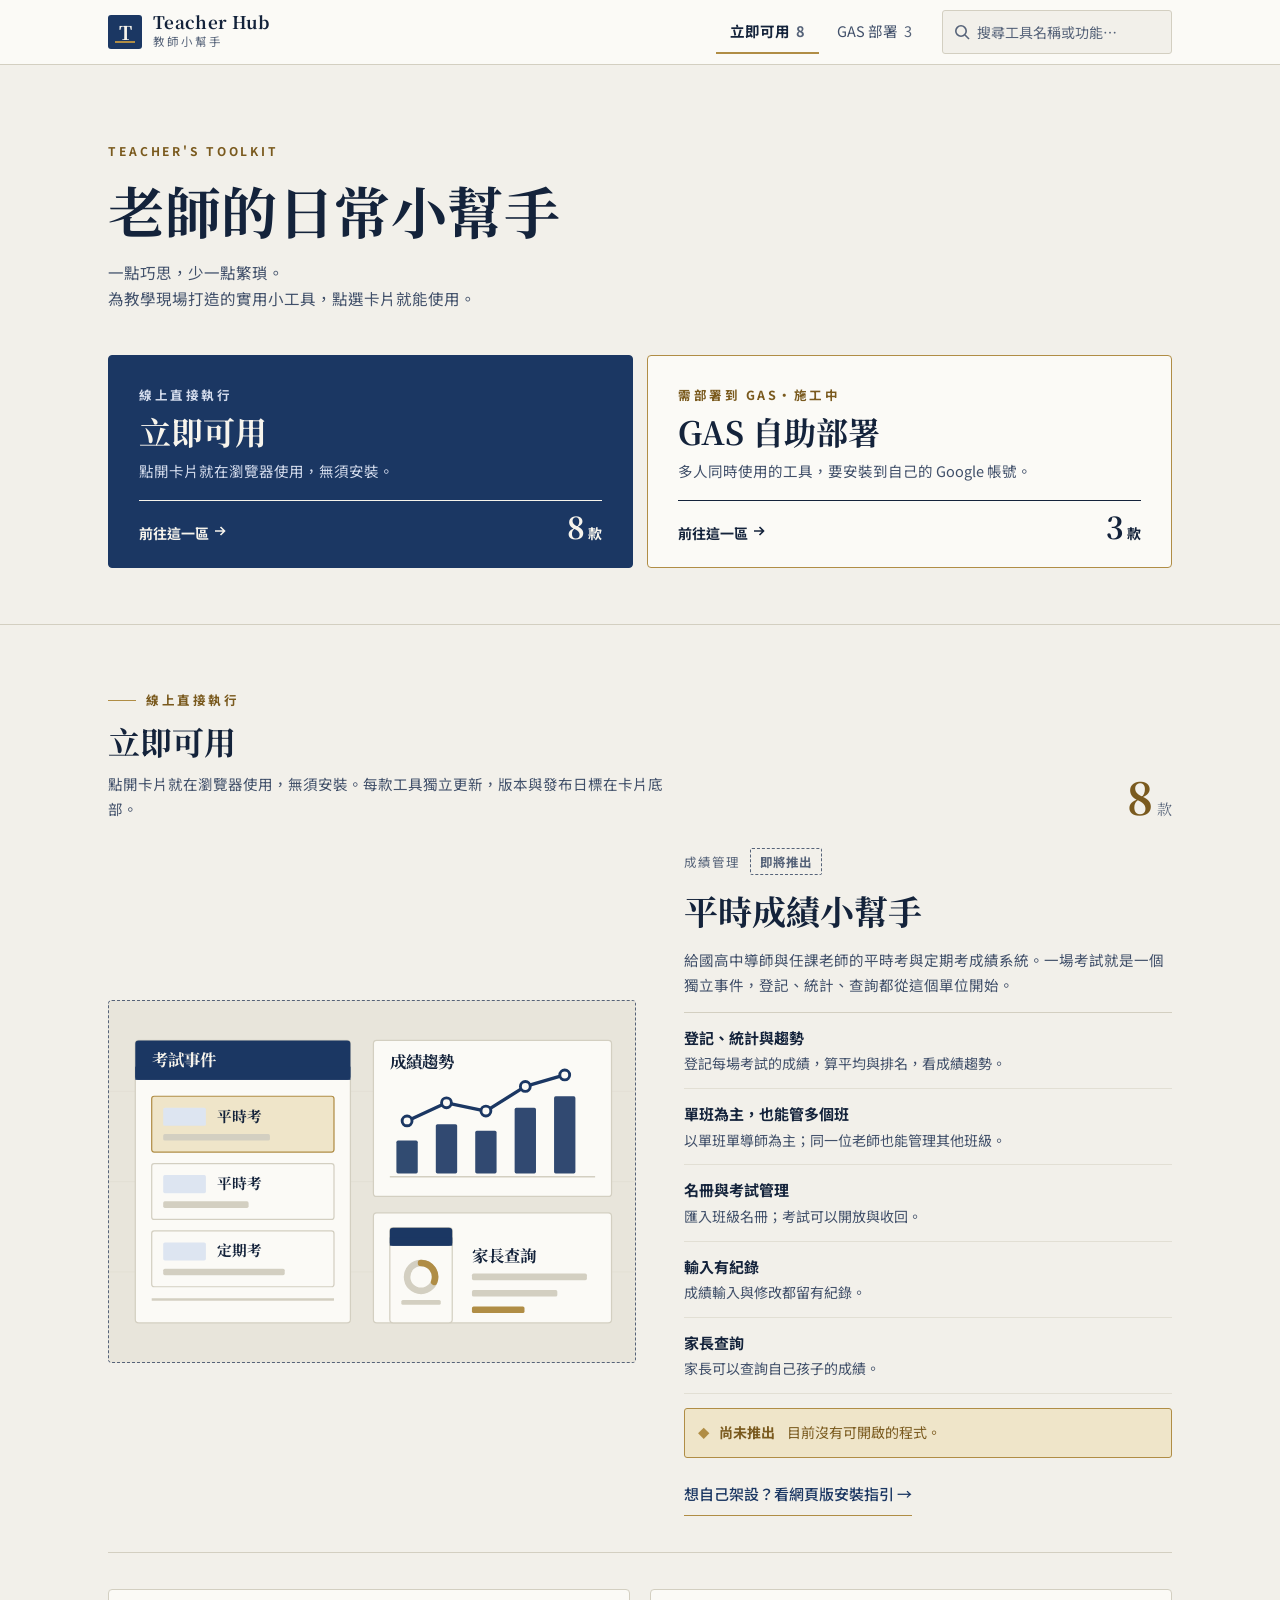
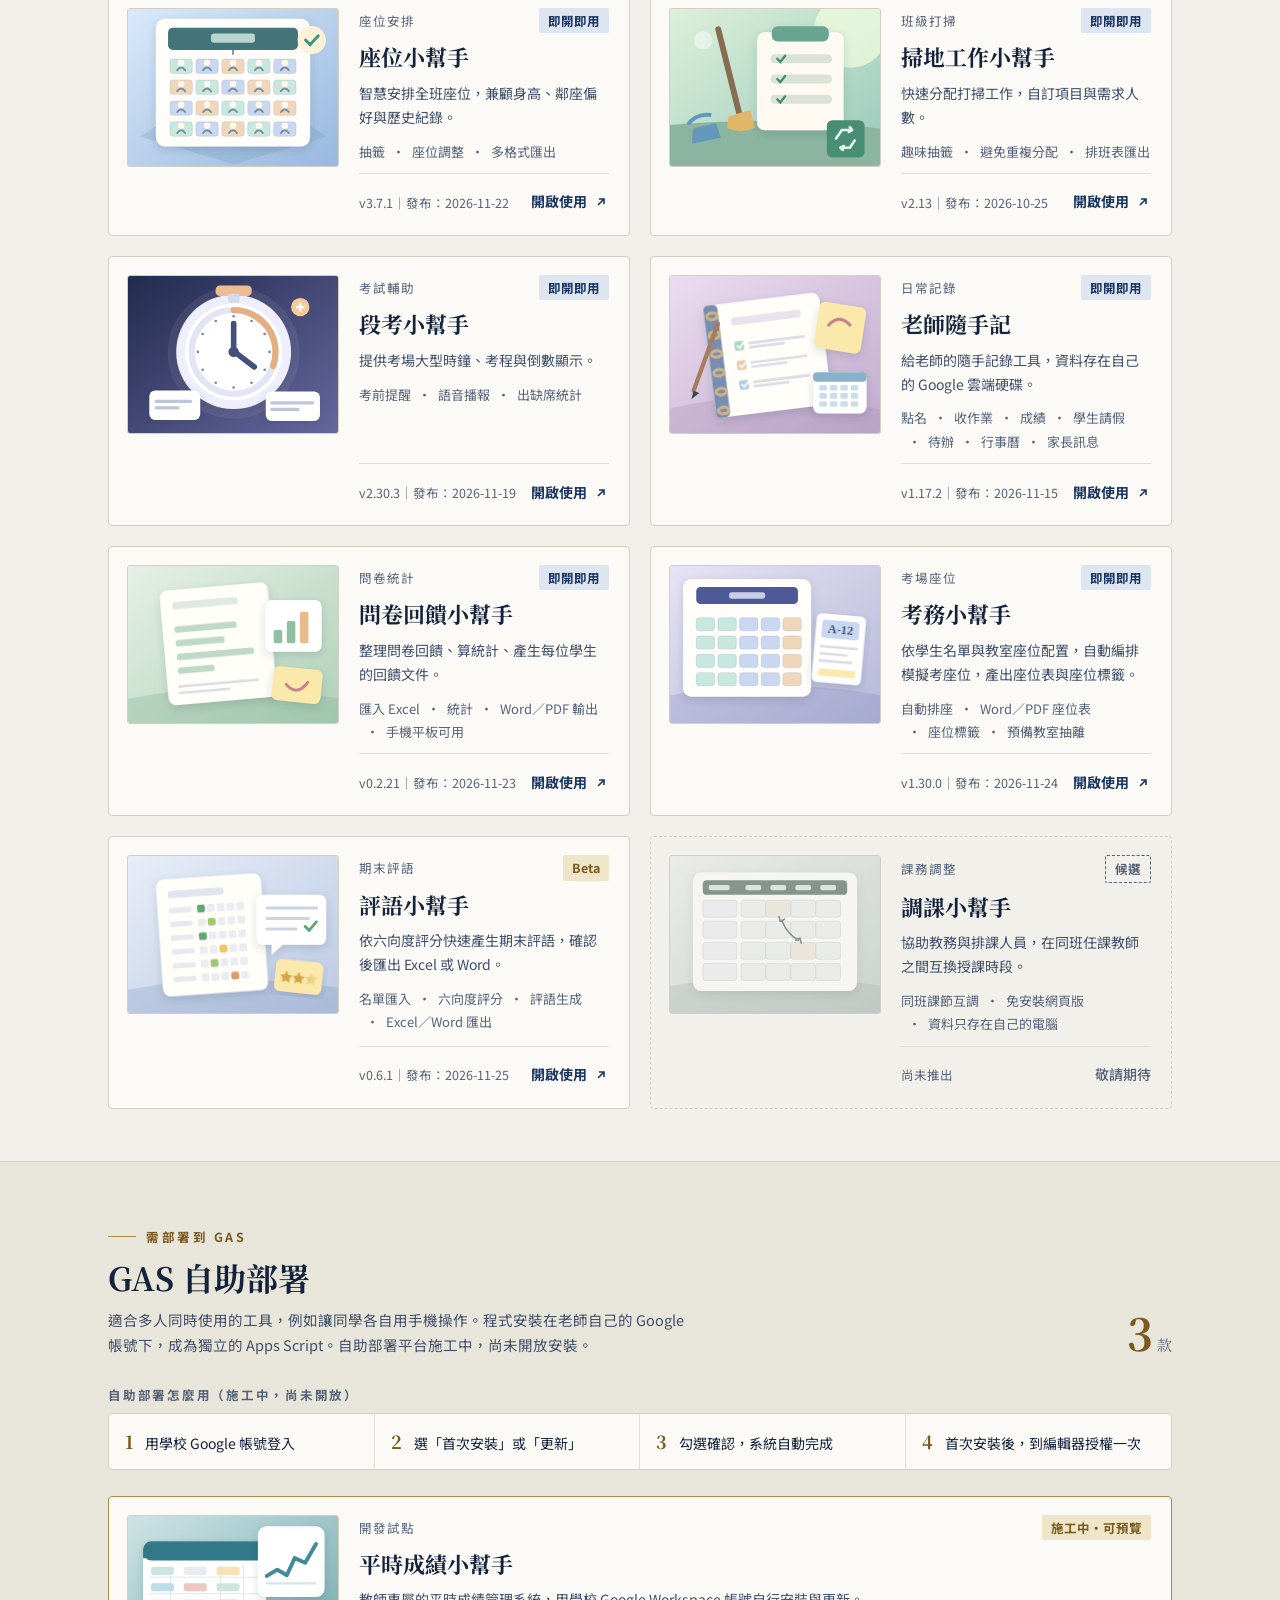
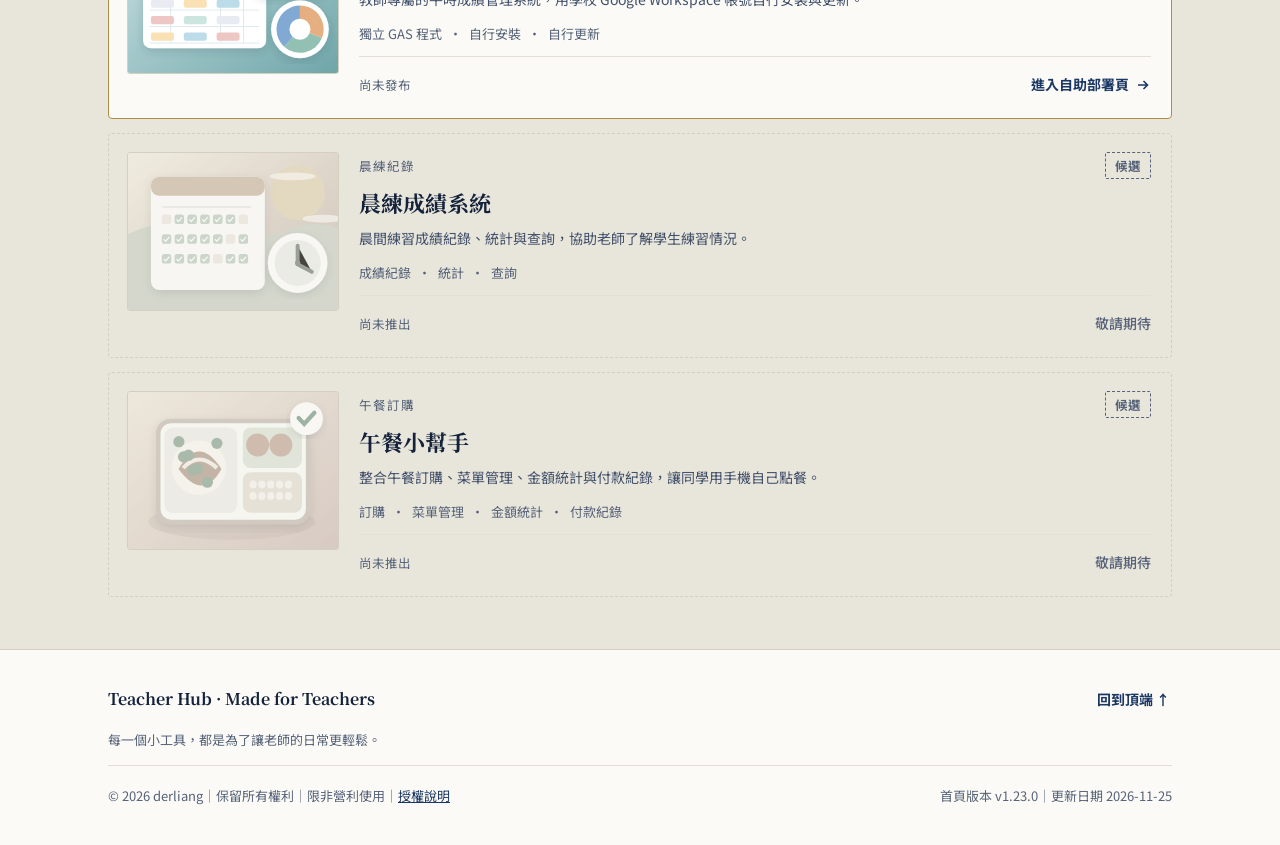
==== index.html @ be0536a7 "feat: 上架評語小幫手 Beta 卡並修正掃地小幫手版本同步（v1.23.0） - 立即可用區新增評語小幫手（Beta），連到 derliang.github.io/comment-helper/" ====
<!doctype html>
<html lang="zh-Hant">
<!--
Copyright (c) 2026 derliang. All rights reserved.
Non-commercial use only. See LICENSE.md.
Authorization inquiries: derliang@gmail.com
-->
<head>
<meta charset="utf-8">
<meta name="viewport" content="width=device-width, initial-scale=1">
<meta name="theme-color" content="#f2f0ea" media="(prefers-color-scheme: light)">
<meta name="theme-color" content="#0c1524" media="(prefers-color-scheme: dark)">
<meta name="description" content="Teacher Hub 教師小幫手：座位安排、掃地工作分配、段考時鐘、老師隨手記，點選卡片即可使用。">
<title>Teacher Hub｜教師小幫手</title>
<link rel="preconnect" href="https://fonts.googleapis.com">
<link rel="preconnect" href="https://fonts.gstatic.com" crossorigin>
<link rel="stylesheet" href="https://fonts.googleapis.com/css2?family=Noto+Sans+TC:wght@400;500;700&family=Noto+Serif+TC:wght@600;700&display=swap">
<style>
/* 視覺與版面以 docs/design/DESIGN.md、docs/design/mockups/首頁.html 為準（方案 1B：兩扇門＋橫列工具卡）。 */
:root{
  --bg:#f2f0ea; --surface:#fbfaf6; --sunk:#e8e5db;
  --ink:#14233b; --ink2:#41506a; --ink3:#566379;
  --line:#d3cfc1; --line-soft:#e2dfd4;
  --primary:#1b3763; --on-primary:#f7f4ec; --on-primary-2:#d3dbec;
  --brass:#7a5a1e; --brass-line:#b08d45; --brass-soft:#efe5c9;
  --chip-live-bg:#dde5f1; --chip-live-fg:#1b3763;
  --shadow:rgba(20,35,59,.28);
  --serif:"Noto Serif TC","Songti TC","PMingLiU",serif;
  --sans:"Noto Sans TC","PingFang TC","Microsoft JhengHei",system-ui,sans-serif;
}
@media (prefers-color-scheme: dark){:root:not([data-theme="light"]){
  --bg:#0c1524; --surface:#13203a; --sunk:#09101c;
  --ink:#f0ebdf; --ink2:#c2c9d6; --ink3:#9ba7bb;
  --line:#2b3a58; --line-soft:#1f2c47;
  --primary:#e3c47f; --on-primary:#10192b; --on-primary-2:#2b3550;
  --brass:#e3c47f; --brass-line:#b08d45; --brass-soft:#2b2819;
  --chip-live-bg:#1c2e50; --chip-live-fg:#c9d8f2;
  --shadow:rgba(0,0,0,.6); color-scheme:dark}}
:root[data-theme="dark"]{
  --bg:#0c1524; --surface:#13203a; --sunk:#09101c;
  --ink:#f0ebdf; --ink2:#c2c9d6; --ink3:#9ba7bb;
  --line:#2b3a58; --line-soft:#1f2c47;
  --primary:#e3c47f; --on-primary:#10192b; --on-primary-2:#2b3550;
  --brass:#e3c47f; --brass-line:#b08d45; --brass-soft:#2b2819;
  --chip-live-bg:#1c2e50; --chip-live-fg:#c9d8f2;
  --shadow:rgba(0,0,0,.6); color-scheme:dark}

*{box-sizing:border-box}
[hidden]{display:none!important}
html{scroll-behavior:smooth}
body{margin:0;background:var(--bg);color:var(--ink);font-family:var(--sans);font-size:15px;line-height:1.7}
a{color:var(--primary)}
a:focus-visible,button:focus-visible,input:focus-visible{outline:2px solid var(--brass-line);outline-offset:2px}

.wrap{width:100%;max-width:1160px;margin-inline:auto;padding-inline:20px}

/* 頂端固定導覽 */
.nav{position:sticky;top:0;z-index:20;background:var(--surface);border-bottom:1px solid var(--line)}
.nav .wrap{display:flex;align-items:center;gap:8px 16px;flex-wrap:wrap;min-height:64px;padding-block:10px}
.brand{order:1;display:flex;align-items:center;gap:11px;text-decoration:none;color:var(--ink);min-height:44px}
.mark{position:relative;width:34px;height:34px;border-radius:3px;background:var(--primary);color:var(--on-primary);display:grid;place-items:center;font-family:var(--serif);font-weight:700;font-size:19px}
.mark::after{content:"";position:absolute;left:7px;right:7px;bottom:6px;height:2px;background:var(--brass-line)}
.brand b{display:block;font-family:var(--serif);font-size:17px;line-height:1.15;letter-spacing:.02em}
.brand small{display:block;font-size:11.5px;color:var(--ink3);letter-spacing:.18em}
.links{order:2;display:none;margin-left:auto;gap:4px}
.links a{display:flex;align-items:center;min-height:44px;padding:0 14px;font-size:14.5px;color:var(--ink2);text-decoration:none;border-bottom:2px solid transparent}
.links a:hover{color:var(--ink)}
.links a[aria-current]{color:var(--ink);font-weight:700;border-bottom-color:var(--brass-line)}
.links em,.tabs em{font-style:normal;margin-left:6px;color:var(--ink3);font-variant-numeric:tabular-nums}
.search{order:3;display:none;position:relative;width:100%}
.nav.open .search{display:block}
.search svg{position:absolute;left:11px;top:50%;translate:0 -50%;color:var(--ink3);pointer-events:none}
.search input{width:100%;height:44px;padding:0 12px 0 34px;border:1px solid var(--line);border-radius:3px;background:var(--bg);color:var(--ink);font:inherit;font-size:15px}
.search input::placeholder{color:var(--ink3);opacity:1}
.vh{position:absolute;width:1px;height:1px;overflow:hidden;clip:rect(0 0 0 0);white-space:nowrap}
.sbtn{order:2;margin-left:auto;width:44px;height:44px;display:grid;place-items:center;border:1px solid var(--line);border-radius:3px;background:transparent;color:var(--ink);cursor:pointer}
.nav.open .sbtn{background:var(--primary);border-color:var(--primary);color:var(--on-primary)}
.tabs{order:4;display:flex;width:100%}
.tabs a{flex:1;min-height:44px;display:flex;align-items:center;justify-content:center;gap:6px;border:1px solid var(--line);font-size:14.5px;text-decoration:none;color:var(--ink2)}
.tabs a+a{border-left:0}
.tabs a:first-child{border-radius:3px 0 0 3px}.tabs a:last-child{border-radius:0 3px 3px 0}
.tabs a[aria-current]{background:var(--primary);border-color:var(--primary);color:var(--on-primary);font-weight:700}
.tabs a[aria-current] em{color:inherit}
@media (min-width:600px){
  .wrap{padding-inline:36px}
  .links{display:flex}
  .search{display:block;width:auto}
  .search input{width:230px;font-size:14px}
  .sbtn,.tabs{display:none}
}
@media (min-width:1024px){.wrap{padding-inline:48px}}

/* 標題區與兩扇門 */
.hero{padding-block:40px 36px;border-bottom:1px solid var(--line)}
.eyebrow{font-size:12px;letter-spacing:.24em;font-weight:700;color:var(--brass)}
.hero h1{font-family:var(--serif);font-weight:700;font-size:34px;line-height:1.25;letter-spacing:.01em;margin:12px 0 14px;max-width:12em;text-wrap:balance}
.hero p{margin:0;color:var(--ink2);font-size:15.5px;max-width:30em}
.doors{display:grid;gap:14px;grid-template-columns:minmax(0,1fr);margin-top:28px}
.door{display:grid;gap:6px;padding:22px 22px 18px;border-radius:4px;text-decoration:none;min-width:0}
.door.a{background:var(--primary);color:var(--on-primary);border:1px solid var(--primary)}
.door.b{background:var(--surface);color:var(--ink);border:1px solid var(--brass-line)}
.door .k{font-size:12.5px;letter-spacing:.2em;font-weight:700}
.door.a .k{color:var(--on-primary-2)}.door.b .k{color:var(--brass)}
.door h2{font-family:var(--serif);font-size:26px;line-height:1.3;margin:0}
.door p{margin:0;font-size:14.5px}
.door.a p{color:var(--on-primary-2)}.door.b p{color:var(--ink2)}
.door .n{display:flex;align-items:baseline;justify-content:space-between;min-height:44px;margin-top:10px;padding-top:10px;border-top:1px solid currentColor;font-size:14px;font-weight:700}
.door .n b{font-family:var(--serif);font-size:30px;line-height:1;font-variant-numeric:tabular-nums}
a.door{transition:transform .2s,border-color .2s,box-shadow .2s}
a.door:hover,a.door:focus-visible{transform:translateY(-3px);box-shadow:0 16px 28px -20px var(--shadow)}
a.door.a:hover,a.door.a:focus-visible{border-color:var(--brass-line)}
a.door.b:hover,a.door.b:focus-visible{border-color:var(--brass)}
.door .n svg{transition:translate .2s}
a.door:hover .n svg,a.door:focus-visible .n svg{translate:3px 0}
@media (min-width:600px){.hero{padding-block:52px 44px}.hero h1{font-size:44px}.doors{grid-template-columns:repeat(2,minmax(0,1fr))}}
@media (min-width:1024px){.hero{padding-block:72px 56px}.hero h1{font-size:56px}.doors{margin-top:44px}.door{padding:28px 30px 22px}.door h2{font-size:32px}}

/* 區段 */
.zone{padding-block:44px 36px;scroll-margin-top:132px}
.zone.alt{background:var(--sunk);border-top:1px solid var(--line)}
.zhead{display:grid;gap:10px;margin-bottom:26px}
.kicker{display:flex;align-items:center;gap:10px;font-size:12.5px;letter-spacing:.2em;font-weight:700;color:var(--brass)}
.kicker::before{content:"";width:28px;height:1px;background:var(--brass-line)}
.zhead h2{font-family:var(--serif);font-size:26px;line-height:1.3;margin:0;text-wrap:balance}
.zhead p{margin:0;color:var(--ink2);max-width:40em;font-size:14.5px}
.count{display:none;font-family:var(--serif);color:var(--ink3);font-size:15px;white-space:nowrap}
.count b{font-size:44px;line-height:1;color:var(--brass);margin-right:4px;font-variant-numeric:tabular-nums}
@media (min-width:600px){.zone{scroll-margin-top:68px}}
@media (min-width:1024px){
  .zone{padding-block:64px 52px}
  .zhead{grid-template-columns:minmax(0,1fr) auto;align-items:end;gap:6px 40px}
  .zhead .txt{display:grid;gap:10px}
  .count{display:block}
  .zhead h2{font-size:32px}
}

/* 步驟條（GAS 區） */
.steps{display:grid;grid-template-columns:minmax(0,1fr);margin:0 0 26px;padding:0;list-style:none;counter-reset:s;background:var(--surface);border:1px solid var(--line);border-radius:4px}
.steps li{counter-increment:s;display:flex;gap:12px;align-items:baseline;padding:12px 16px;font-size:14px;border-bottom:1px solid var(--line-soft);min-width:0}
.steps li:last-child{border-bottom:0}
.steps li::before{content:counter(s);font-family:var(--serif);font-weight:700;font-size:18px;color:var(--brass)}
.steps-h{margin:0 0 8px;font-size:12.5px;letter-spacing:.14em;color:var(--ink3);font-weight:700}
@media (min-width:600px){
  .steps{grid-template-columns:repeat(4,minmax(0,1fr))}
  .steps li{border-bottom:0;border-right:1px solid var(--line-soft)}.steps li:last-child{border-right:0}
}

/* 工具卡（橫列） */
.rows{display:grid;gap:14px;grid-template-columns:minmax(0,1fr)}
@media (min-width:1024px){.rows.two{grid-template-columns:repeat(2,minmax(0,1fr));gap:20px}.rows.two>:last-child:nth-child(odd){grid-column:1/-1}}
.card{display:flex;flex-direction:column;background:var(--surface);border:1px solid var(--line);border-radius:4px;color:inherit;text-decoration:none;overflow:hidden;min-width:0;transition:transform .2s,border-color .2s,box-shadow .2s}
a.card:hover,a.card:focus-visible{transform:translateY(-3px);border-color:var(--brass-line);box-shadow:0 16px 28px -20px var(--shadow)}
.thumb{aspect-ratio:16/10;background:var(--sunk);border-bottom:1px solid var(--line);overflow:hidden}
.thumb img{display:block;width:100%;height:100%;object-fit:cover;filter:saturate(.8)}
.cb{display:flex;flex-direction:column;gap:10px;padding:18px 18px 14px;flex:1;min-width:0}
.meta{display:flex;justify-content:space-between;align-items:center;gap:6px 10px;flex-wrap:wrap}
.tag{font-size:12.5px;letter-spacing:.08em;color:var(--ink3)}
.st{font-size:12.5px;font-weight:700;padding:2px 9px;border-radius:2px;white-space:nowrap}
.st-live{background:var(--chip-live-bg);color:var(--chip-live-fg)}
.st-beta,.st-wip{background:var(--brass-soft);color:var(--brass)}
.st-cand,.st-soon{border:1px dashed var(--ink3);color:var(--ink3)}
.card h3{font-family:var(--serif);font-size:21px;line-height:1.3;margin:0}
.lead{margin:0;color:var(--ink2);font-size:14.5px;line-height:1.75}
.feat{display:flex;flex-wrap:wrap;margin:0;padding:0;list-style:none;font-size:13px;color:var(--ink3);line-height:1.8}
.feat li+li::before{content:"·";margin:0 7px}
.foot{margin-top:auto;padding-top:10px;border-top:1px solid var(--line-soft);min-height:48px;display:flex;justify-content:space-between;align-items:center;gap:6px 12px;flex-wrap:wrap}
.ver,.app-meta{font-size:12.5px;color:var(--ink3);font-variant-numeric:tabular-nums}
.app-meta strong{font-weight:400}
.app-meta .date::before{content:"｜"}
.go{display:inline-flex;align-items:center;gap:6px;font-weight:700;font-size:14px;color:var(--primary);margin-left:auto}
.go svg{transition:translate .2s}
a.card:hover .go svg{translate:3px 0}
.card.wip{border-color:var(--brass-line)}
.card.cand{border-style:dashed;background:transparent}
.card.cand .thumb img{filter:grayscale(.7);opacity:.7}
.card.cand .go{color:var(--ink3);font-weight:500}
.row{display:grid;grid-template-columns:104px minmax(0,1fr);align-items:start}
.row .thumb{aspect-ratio:1;margin:14px 0 0 14px;border:1px solid var(--line);border-radius:3px}
.row .cb{padding:14px 16px 12px}
.row h3{font-size:19px}
.row .lead{font-size:14px;line-height:1.7}
.row .feat{display:none}
@media (min-width:600px){
  .row{grid-template-columns:230px minmax(0,1fr)}
  .row .thumb{aspect-ratio:4/3;margin:18px 0 18px 18px}
  .row .cb{padding:18px 20px 14px;height:100%}
  .row .feat{display:flex}
  .row h3{font-size:22px}
}

.empty{margin:0;padding:48px 0;color:var(--ink2)}

/* 即將推出（預告區塊）：不可點、沒有連結；插畫全用 token，深淺色自動切換。 */
.soon{margin-bottom:26px;padding-bottom:26px;border-bottom:1px solid var(--line);scroll-margin-top:132px}
.soon-grid{display:grid;gap:24px;grid-template-columns:minmax(0,1fr)}
.soon-art{margin:0;border:1px dashed var(--ink3);border-radius:4px;background:var(--sunk);overflow:hidden}
.soon-art svg{display:block;width:100%;height:auto}
.soon-body{display:grid;gap:14px;align-content:start;min-width:0}
.soon-body .meta{justify-content:flex-start;gap:10px}
.soon-body h2{font-family:var(--serif);font-size:30px;line-height:1.3;margin:0;text-wrap:balance}
.soon-body .lead{max-width:34em}
.soon-list{display:grid;gap:0;margin:0;padding:0;list-style:none;border-top:1px solid var(--line)}
.soon-list li{display:grid;gap:2px;padding:12px 0;border-bottom:1px solid var(--line-soft);min-width:0}
.soon-list b{font-size:15px;color:var(--ink)}
.soon-list span{font-size:14px;color:var(--ink2);line-height:1.7}
.soon-note{display:flex;gap:12px;align-items:baseline;margin:0;padding:12px 14px;background:var(--brass-soft);border:1px solid var(--brass-line);border-radius:3px;color:var(--brass);font-size:14px;line-height:1.7}
.soon-note::before{content:"";flex:none;width:8px;height:8px;background:var(--brass-line);transform:rotate(45deg) translateY(-1px)}
.soon-note b{font-weight:700}
.soon-guide{margin:0}
.soon-guide a{display:inline-flex;align-items:center;min-height:44px;color:var(--primary);font-weight:500;text-decoration:none;border-bottom:1px solid var(--brass-line)}
.soon-guide a:hover{border-bottom-color:var(--primary)}
.a-bg{fill:var(--sunk)}.a-grid{stroke:var(--line-soft);stroke-width:1}
.a-card{fill:var(--surface);stroke:var(--line);stroke-width:1.5}
.a-head{fill:var(--primary)}.a-on{fill:var(--on-primary);font-family:var(--serif);font-weight:700}
.a-ink{fill:var(--ink);font-family:var(--serif);font-weight:700}.a-ink3{fill:var(--ink3);font-family:var(--sans)}
.a-bar{fill:var(--line)}.a-chip{fill:var(--chip-live-bg)}.a-soft{fill:var(--brass-soft);stroke:var(--brass-line);stroke-width:1.5}
.a-line{fill:none;stroke:var(--primary);stroke-width:4;stroke-linecap:round;stroke-linejoin:round}
.a-dot{fill:var(--surface);stroke:var(--primary);stroke-width:3.5}
.a-brass{fill:none;stroke:var(--brass-line);stroke-width:8;stroke-linecap:round}
.a-ring{fill:none;stroke:var(--line);stroke-width:8}
.a-col{fill:var(--chip-live-fg);opacity:.9}.a-col2{fill:var(--brass-line)}
@media (min-width:900px){
  .soon{margin-bottom:36px;padding-bottom:36px}
  .soon-grid{grid-template-columns:minmax(0,1.08fr) minmax(0,1fr);gap:48px;align-items:center}
  .soon-body h2{font-size:34px}
}

/* 頁尾（只有一個） */
.foot-site{border-top:1px solid var(--line);background:var(--surface);padding-block:28px 26px;font-size:13px;color:var(--ink3);line-height:1.8}
.foot-site .wrap{display:grid;gap:6px}
.foot-site .fhead{display:flex;align-items:center;justify-content:space-between;gap:8px 16px}
.foot-site strong{font-family:var(--serif);font-size:16px;line-height:1.3;color:var(--ink)}
.foot-site .top-link{display:inline-flex;align-items:center;min-height:44px;padding-inline:2px;color:var(--primary);font-weight:700;text-decoration:none;font-size:14px;white-space:nowrap}
.foot-site .top-link:hover{text-decoration:underline}
.foot-site .fnote{margin:0}
.foot-site .flegal{display:flex;flex-wrap:wrap;align-items:center;justify-content:space-between;gap:0 16px;margin-top:8px;padding-top:6px;border-top:1px solid var(--line-soft)}
.foot-site .cr a{display:inline-block;padding:12px 0}
.foot-site .version-meta{font-variant-numeric:tabular-nums}

@media(prefers-reduced-motion:reduce){html{scroll-behavior:auto}.card,.go svg{transition:none}a.card:hover,a.card:focus-visible{transform:none}.go svg{translate:none!important}}
@media(prefers-reduced-motion:reduce){a.door,.door .n svg{transition:none}a.door:hover,a.door:focus-visible{transform:none}a.door:hover .n svg,a.door:focus-visible .n svg{translate:none}}
</style>
</head>
<body id="top">
<nav class="nav" id="nav" aria-label="主要導覽"><div class="wrap">
<a class="brand" href="#top"><span class="mark" aria-hidden="true">T</span><span><b>Teacher Hub</b><small>教師小幫手</small></span></a>
<div class="links"><a href="#usable" aria-current="true">立即可用<em>8</em></a><a href="#gas">GAS 部署<em>3</em></a></div>
<label class="search"><span class="vh">搜尋小工具</span><svg width="18" height="18" viewBox="0 0 18 18" aria-hidden="true"><circle cx="8" cy="8" r="5.2" fill="none" stroke="currentColor" stroke-width="1.6"/><path d="M12 12l4 4" stroke="currentColor" stroke-width="1.6"/></svg><input id="search" type="search" placeholder="搜尋工具名稱或功能…" autocomplete="off"></label>
<button class="sbtn" id="sbtn" type="button" aria-label="搜尋小工具" aria-expanded="false" aria-controls="search"><svg width="18" height="18" viewBox="0 0 18 18" aria-hidden="true"><circle cx="8" cy="8" r="5.2" fill="none" stroke="currentColor" stroke-width="1.6"/><path d="M12 12l4 4" stroke="currentColor" stroke-width="1.6"/></svg></button>
<div class="tabs"><a href="#usable" aria-current="true">立即可用 <em>8</em></a><a href="#gas">GAS 部署 <em>3</em></a></div>
</div></nav>

<header class="hero"><div class="wrap">
<span class="eyebrow">TEACHER'S TOOLKIT</span>
<h1>老師的日常小幫手</h1>
<p>一點巧思，少一點繁瑣。<br>為教學現場打造的實用小工具，點選卡片就能使用。</p>
<div class="doors">
<a class="door a" href="#usable"><span class="k">線上直接執行</span><h2>立即可用</h2><p>點開卡片就在瀏覽器使用，無須安裝。</p><span class="n"><span>前往這一區 <svg width="16" height="16" viewBox="0 0 16 16" aria-hidden="true"><path d="M3 8h9M8.5 4l4 4-4 4" fill="none" stroke="currentColor" stroke-width="1.6"/></svg></span><span><b>8</b> 款</span></span></a>
<a class="door b" href="#gas"><span class="k">需部署到 GAS・施工中</span><h2>GAS 自助部署</h2><p>多人同時使用的工具，要安裝到自己的 Google 帳號。</p><span class="n"><span>前往這一區 <svg width="16" height="16" viewBox="0 0 16 16" aria-hidden="true"><path d="M3 8h9M8.5 4l4 4-4 4" fill="none" stroke="currentColor" stroke-width="1.6"/></svg></span><span><b>3</b> 款</span></span></a>
</div>
</div></header>

<main>
<section class="zone" id="usable" aria-labelledby="usable-h"><div class="wrap">
<div class="zhead"><div class="txt"><span class="kicker">線上直接執行</span><h2 id="usable-h">立即可用</h2><p>點開卡片就在瀏覽器使用，無須安裝。每款工具獨立更新，版本與發布日標在卡片底部。</p></div><span class="count"><b>8</b>款</span></div>
<div class="soon" id="soon" role="group" aria-labelledby="soon-h"><div class="soon-grid">
<figure class="soon-art"><svg viewBox="0 0 640 440" role="img" aria-label="平時成績小幫手示意圖：左邊是一場場獨立的考試，右上是成績趨勢，右下是家長用手機查詢">
<rect class="a-bg" width="640" height="440"/>
<g class="a-grid"><path d="M0 110H640M0 220H640M0 330H640"/></g>
<g>
<rect class="a-card" x="32" y="48" width="262" height="344" rx="4"/>
<rect class="a-head" x="32" y="48" width="262" height="48" rx="4"/><rect class="a-head" x="32" y="80" width="262" height="16"/>
<text class="a-on" x="52" y="79" font-size="20">考試事件</text>
<rect class="a-soft" x="52" y="116" width="222" height="68" rx="3"/><rect class="a-chip" x="66" y="130" width="52" height="22" rx="2"/><rect class="a-bar" x="66" y="162" width="130" height="8" rx="2"/><text class="a-ink" x="132" y="147" font-size="18">平時考</text>
<rect class="a-card" x="52" y="198" width="222" height="68" rx="3"/><rect class="a-chip" x="66" y="212" width="52" height="22" rx="2"/><rect class="a-bar" x="66" y="244" width="104" height="8" rx="2"/><text class="a-ink" x="132" y="229" font-size="18">平時考</text>
<rect class="a-card" x="52" y="280" width="222" height="68" rx="3"/><rect class="a-chip" x="66" y="294" width="52" height="22" rx="2"/><rect class="a-bar" x="66" y="326" width="148" height="8" rx="2"/><text class="a-ink" x="132" y="311" font-size="18">定期考</text>
<rect class="a-bar" x="52" y="362" width="222" height="3"/>
</g>
<g>
<rect class="a-card" x="322" y="48" width="290" height="190" rx="4"/>
<text class="a-ink" x="342" y="82" font-size="20">成績趨勢</text>
<rect class="a-col" x="350" y="170" width="26" height="40" rx="2"/><rect class="a-col" x="398" y="150" width="26" height="60" rx="2"/><rect class="a-col" x="446" y="158" width="26" height="52" rx="2"/><rect class="a-col" x="494" y="130" width="26" height="80" rx="2"/><rect class="a-col" x="542" y="116" width="26" height="94" rx="2"/>
<path class="a-bar" d="M342 214H592" stroke="var(--line)" stroke-width="2"/>
<polyline class="a-line" points="363,146 411,124 459,134 507,104 555,90"/>
<circle class="a-dot" cx="363" cy="146" r="6"/><circle class="a-dot" cx="411" cy="124" r="6"/><circle class="a-dot" cx="459" cy="134" r="6"/><circle class="a-dot" cx="507" cy="104" r="6"/><circle class="a-dot" cx="555" cy="90" r="6"/>
</g>
<g>
<rect class="a-card" x="322" y="258" width="290" height="134" rx="4"/>
<rect class="a-card" x="342" y="276" width="76" height="116" rx="4"/><rect class="a-head" x="342" y="276" width="76" height="22" rx="4"/><rect class="a-head" x="342" y="288" width="76" height="10"/>
<circle class="a-ring" cx="380" cy="336" r="17"/><path class="a-brass" d="M380 319A17 17 0 0 1 396 342"/>
<rect class="a-bar" x="356" y="364" width="48" height="6" rx="2"/>
<text class="a-ink" x="442" y="318" font-size="20">家長查詢</text>
<rect class="a-bar" x="442" y="332" width="140" height="8" rx="2"/><rect class="a-bar" x="442" y="352" width="104" height="8" rx="2"/><rect class="a-col2" x="442" y="372" width="64" height="8" rx="2"/>
</g>
</svg></figure>
<div class="soon-body">
<div class="meta"><span class="tag">成績管理</span><span class="st st-soon">即將推出</span></div>
<h2 id="soon-h">平時成績小幫手</h2>
<p class="lead">給國高中導師與任課老師的平時考與定期考成績系統。一場考試就是一個獨立事件，登記、統計、查詢都從這個單位開始。</p>
<ul class="soon-list">
<li><b>登記、統計與趨勢</b><span>登記每場考試的成績，算平均與排名，看成績趨勢。</span></li>
<li><b>單班為主，也能管多個班</b><span>以單班單導師為主；同一位老師也能管理其他班級。</span></li>
<li><b>名冊與考試管理</b><span>匯入班級名冊；考試可以開放與收回。</span></li>
<li><b>輸入有紀錄</b><span>成績輸入與修改都留有紀錄。</span></li>
<li><b>家長查詢</b><span>家長可以查詢自己孩子的成績。</span></li>
</ul>
<p class="soon-note"><b>尚未推出</b>目前沒有可開啟的程式。</p>
<p class="soon-guide"><a href="./scorekeeper-guide/">想自己架設？看網頁版安裝指引 →</a></p>
</div>
</div></div>
<div class="rows two">
<a class="card row live" href="https://derliang.github.io/seat-helper/" aria-label="開啟座位小幫手"><div class="thumb"><img src="./images/cards/seat.svg" alt="座位小幫手插畫" loading="lazy" width="640" height="480"></div><div class="cb"><div class="meta"><span class="tag">座位安排</span><span class="st st-live">即開即用</span></div><h3>座位小幫手</h3><p class="lead">智慧安排全班座位，兼顧身高、鄰座偏好與歷史紀錄。</p><ul class="feat"><li>抽籤</li><li>座位調整</li><li>多格式匯出</li></ul><div class="foot"><div class="app-meta" data-tool="seat-helper"><strong>v3.7.1</strong><span class="date">發布：2026-11-22</span></div><span class="go">開啟使用 <svg width="16" height="16" viewBox="0 0 16 16" aria-hidden="true"><path d="M5 11l6-6M6 5h5v5" fill="none" stroke="currentColor" stroke-width="1.6"/></svg></span></div></div></a>
<a class="card row live" href="https://derliang.github.io/cleaning-helper/" aria-label="開啟掃地工作小幫手"><div class="thumb"><img src="./images/cards/cleaning.svg" alt="掃地工作小幫手插畫" loading="lazy" width="640" height="480"></div><div class="cb"><div class="meta"><span class="tag">班級打掃</span><span class="st st-live">即開即用</span></div><h3>掃地工作小幫手</h3><p class="lead">快速分配打掃工作，自訂項目與需求人數。</p><ul class="feat"><li>趣味抽籤</li><li>避免重複分配</li><li>排班表匯出</li></ul><div class="foot"><div class="app-meta" data-tool="cleaning-helper"><strong>v2.13</strong><span class="date">發布：2026-10-25</span></div><span class="go">開啟使用 <svg width="16" height="16" viewBox="0 0 16 16" aria-hidden="true"><path d="M5 11l6-6M6 5h5v5" fill="none" stroke="currentColor" stroke-width="1.6"/></svg></span></div></div></a>
<a class="card row live" href="https://derliang.github.io/exam-helper-clock/" aria-label="開啟段考小幫手"><div class="thumb"><img src="./images/cards/exam.svg" alt="段考小幫手插畫" loading="lazy" width="640" height="480"></div><div class="cb"><div class="meta"><span class="tag">考試輔助</span><span class="st st-live">即開即用</span></div><h3>段考小幫手</h3><p class="lead">提供考場大型時鐘、考程與倒數顯示。</p><ul class="feat"><li>考前提醒</li><li>語音播報</li><li>出缺席統計</li></ul><div class="foot"><div class="app-meta" data-tool="exam-helper-clock"><strong>v2.30.3</strong><span class="date">發布：2026-11-19</span></div><span class="go">開啟使用 <svg width="16" height="16" viewBox="0 0 16 16" aria-hidden="true"><path d="M5 11l6-6M6 5h5v5" fill="none" stroke="currentColor" stroke-width="1.6"/></svg></span></div></div></a>
<a class="card row live" href="https://derliang.github.io/teacher-notes-web/" aria-label="開啟老師隨手記"><div class="thumb"><img src="./images/cards/notes.svg" alt="老師隨手記插畫" loading="lazy" width="640" height="480"></div><div class="cb"><div class="meta"><span class="tag">日常記錄</span><span class="st st-live">即開即用</span></div><h3>老師隨手記</h3><p class="lead">給老師的隨手記錄工具，資料存在自己的 Google 雲端硬碟。</p><ul class="feat"><li>點名</li><li>收作業</li><li>成績</li><li>學生請假</li><li>待辦</li><li>行事曆</li><li>家長訊息</li></ul><div class="foot"><div class="app-meta" data-tool="teacher-notes-web"><strong>v1.17.2</strong><span class="date">發布：2026-11-15</span></div><span class="go">開啟使用 <svg width="16" height="16" viewBox="0 0 16 16" aria-hidden="true"><path d="M5 11l6-6M6 5h5v5" fill="none" stroke="currentColor" stroke-width="1.6"/></svg></span></div></div></a>
<a class="card row live" href="https://derliang.github.io/survey-feedback-helper/" aria-label="開啟問卷回饋小幫手"><div class="thumb"><img src="./images/cards/survey.svg" alt="問卷回饋小幫手插畫" loading="lazy" width="640" height="480"></div><div class="cb"><div class="meta"><span class="tag">問卷統計</span><span class="st st-live">即開即用</span></div><h3>問卷回饋小幫手</h3><p class="lead">整理問卷回饋、算統計、產生每位學生的回饋文件。</p><ul class="feat"><li>匯入 Excel</li><li>統計</li><li>Word／PDF 輸出</li><li>手機平板可用</li></ul><div class="foot"><div class="app-meta" data-tool="survey-feedback-helper"><strong>v0.2.21</strong><span class="date">發布：2026-11-23</span></div><span class="go">開啟使用 <svg width="16" height="16" viewBox="0 0 16 16" aria-hidden="true"><path d="M5 11l6-6M6 5h5v5" fill="none" stroke="currentColor" stroke-width="1.6"/></svg></span></div></div></a>
<a class="card row live" href="https://derliang.github.io/exam-affairs-helper/" aria-label="開啟考務小幫手"><div class="thumb"><img src="./images/cards/mock-exam.svg" alt="考務小幫手插畫" loading="lazy" width="640" height="480"></div><div class="cb"><div class="meta"><span class="tag">考場座位</span><span class="st st-live">即開即用</span></div><h3>考務小幫手</h3><p class="lead">依學生名單與教室座位配置，自動編排模擬考座位，產出座位表與座位標籤。</p><ul class="feat"><li>自動排座</li><li>Word／PDF 座位表</li><li>座位標籤</li><li>預備教室抽離</li></ul><div class="foot"><div class="app-meta" data-tool="exam-affairs-helper"><strong>v1.30.0</strong><span class="date">發布：2026-11-24</span></div><span class="go">開啟使用 <svg width="16" height="16" viewBox="0 0 16 16" aria-hidden="true"><path d="M5 11l6-6M6 5h5v5" fill="none" stroke="currentColor" stroke-width="1.6"/></svg></span></div></div></a>
<a class="card row beta" href="https://derliang.github.io/comment-helper/" aria-label="開啟評語小幫手（Beta 測試版）"><div class="thumb"><img src="./images/cards/comment-helper.svg" alt="評語小幫手插畫" loading="lazy" width="640" height="480"></div><div class="cb"><div class="meta"><span class="tag">期末評語</span><span class="st st-beta">Beta</span></div><h3>評語小幫手</h3><p class="lead">依六向度評分快速產生期末評語，確認後匯出 Excel 或 Word。</p><ul class="feat"><li>名單匯入</li><li>六向度評分</li><li>評語生成</li><li>Excel／Word 匯出</li></ul><div class="foot"><div class="app-meta" data-tool="comment-helper"><strong>v0.6.1</strong><span class="date">發布：2026-11-25</span></div><span class="go">開啟使用 <svg width="16" height="16" viewBox="0 0 16 16" aria-hidden="true"><path d="M5 11l6-6M6 5h5v5" fill="none" stroke="currentColor" stroke-width="1.6"/></svg></span></div></div></a><article class="card row cand" aria-label="調課小幫手，正式版尚未推出，敬請期待"><div class="thumb"><img src="./images/cards/class-swap.svg" alt="調課小幫手插畫" loading="lazy" width="640" height="480"></div><div class="cb"><div class="meta"><span class="tag">課務調整</span><span class="st st-cand">候選</span></div><h3>調課小幫手</h3><p class="lead">協助教務與排課人員，在同班任課教師之間互換授課時段。</p><ul class="feat"><li>同班課節互調</li><li>免安裝網頁版</li><li>資料只存在自己的電腦</li></ul><div class="foot"><span class="ver">尚未推出</span><span class="go">敬請期待</span></div></div></article>
</div>
</div></section>

<section class="zone alt" id="gas" aria-labelledby="gas-h"><div class="wrap">
<div class="zhead"><div class="txt"><span class="kicker">需部署到 GAS</span><h2 id="gas-h">GAS 自助部署</h2><p>適合多人同時使用的工具，例如讓同學各自用手機操作。程式安裝在老師自己的 Google 帳號下，成為獨立的 Apps Script。自助部署平台施工中，尚未開放安裝。</p></div><span class="count"><b>3</b>款</span></div>
<p class="steps-h">自助部署怎麼用（施工中，尚未開放）</p>
<ol class="steps"><li>用學校 Google 帳號登入</li><li>選「首次安裝」或「更新」</li><li>勾選確認，系統自動完成</li><li>首次安裝後，到編輯器授權一次</li></ol>
<div class="rows">
<a class="card row wip" href="./deploy/?product=pingshi-grade-helper" aria-label="進入平時成績小幫手自助部署頁（施工中，尚未開放部署）"><div class="thumb"><img src="./images/cards/grade.svg" alt="平時成績小幫手插畫" loading="lazy" width="640" height="480"></div><div class="cb"><div class="meta"><span class="tag">開發試點</span><span class="st st-wip">施工中・可預覽</span></div><h3>平時成績小幫手</h3><p class="lead">教師專屬的平時成績管理系統，用學校 Google Workspace 帳號自行安裝與更新。</p><ul class="feat"><li>獨立 GAS 程式</li><li>自行安裝</li><li>自行更新</li></ul><div class="foot"><span class="ver">尚未發布</span><span class="go">進入自助部署頁 <svg width="16" height="16" viewBox="0 0 16 16" aria-hidden="true"><path d="M3 8h9M8.5 4l4 4-4 4" fill="none" stroke="currentColor" stroke-width="1.6"/></svg></span></div></div></a>
<article class="card row cand" aria-label="晨練成績系統，正式版尚未推出，敬請期待"><div class="thumb"><img src="./images/cards/morning.svg" alt="晨練成績系統插畫" loading="lazy" width="640" height="480"></div><div class="cb"><div class="meta"><span class="tag">晨練紀錄</span><span class="st st-cand">候選</span></div><h3>晨練成績系統</h3><p class="lead">晨間練習成績紀錄、統計與查詢，協助老師了解學生練習情況。</p><ul class="feat"><li>成績紀錄</li><li>統計</li><li>查詢</li></ul><div class="foot"><span class="ver">尚未推出</span><span class="go">敬請期待</span></div></div></article>
<article class="card row cand" aria-label="午餐小幫手，正式版尚未推出，敬請期待"><div class="thumb"><img src="./images/cards/lunch.svg" alt="午餐小幫手插畫" loading="lazy" width="640" height="480"></div><div class="cb"><div class="meta"><span class="tag">午餐訂購</span><span class="st st-cand">候選</span></div><h3>午餐小幫手</h3><p class="lead">整合午餐訂購、菜單管理、金額統計與付款紀錄，讓同學用手機自己點餐。</p><ul class="feat"><li>訂購</li><li>菜單管理</li><li>金額統計</li><li>付款紀錄</li></ul><div class="foot"><span class="ver">尚未推出</span><span class="go">敬請期待</span></div></div></article>
</div>
</div></section>


<div class="wrap"><p class="empty" id="empty" role="status" hidden>沒有符合的工具，請換個關鍵字試試。</p></div>
</main>

<footer class="foot-site"><div class="wrap"><div class="fhead"><strong>Teacher Hub · Made for Teachers</strong><a class="top-link" href="#top">回到頂端 ↑</a></div><p class="fnote">每一個小工具，都是為了讓老師的日常更輕鬆。</p><div class="flegal"><span class="cr">© 2026 derliang｜保留所有權利｜限非營利使用｜<a href="https://github.com/derliang/teacher-hub/blob/main/LICENSE.md" target="_blank" rel="noopener">授權說明</a></span><span class="version-meta" id="site-version" aria-live="polite">首頁版本 v1.23.0｜更新日期 2026-11-25</span></div></div></footer>

<script>
fetch('./site.json',{cache:'no-store'}).then(r=>{if(!r.ok)throw Error('metadata');return r.json()}).then(m=>{if(/^\d+\.\d+\.\d+$/.test(m.version)&&/^\d{4}-\d{2}-\d{2}$/.test(m.updated)){document.getElementById('site-version').textContent='首頁版本 v'+m.version+'｜更新日期 '+m.updated}}).catch(()=>{});

// 個別工具版本以 tools.json 為單一來源；讀取失敗時保留 HTML 的備援內容。
fetch('./tools.json',{cache:'no-store'}).then(r=>{if(!r.ok)throw Error('metadata');return r.json()}).then(data=>{for(const item of data.tools||[]){if(!/^[a-z0-9-]+$/.test(item.id)||!/^\d+(?:\.\d+)*$/.test(item.version)||!/^\d{4}-\d{2}-\d{2}$/.test(item.releaseDate))continue;const el=document.querySelector('[data-tool="'+item.id+'"]');if(!el)continue;el.querySelector('strong').textContent='v'+item.version;el.querySelector('.date').textContent='發布：'+item.releaseDate}}).catch(()=>{});

// 搜尋涵蓋「立即可用」與「GAS 部署」兩區；整區都沒有符合時，連區段一起收起。
const nav=document.getElementById('nav'),search=document.getElementById('search'),sbtn=document.getElementById('sbtn'),empty=document.getElementById('empty');
const zones=[...document.querySelectorAll('.zone')],cards=[...document.querySelectorAll('.card')];
function filter(){const q=search.value.trim().toLocaleLowerCase();let shown=0;for(const card of cards){const ok=card.textContent.toLocaleLowerCase().includes(q);card.hidden=!ok;if(ok)shown++;}for(const s of document.querySelectorAll('.soon'))s.hidden=!s.textContent.toLocaleLowerCase().includes(q);for(const z of zones)z.hidden=!z.querySelector('.card:not([hidden]),.soon:not([hidden])');empty.hidden=shown>0||!!document.querySelector('.soon:not([hidden])');spy();}
search.addEventListener('input',filter);
search.addEventListener('keydown',e=>{if(e.key==='Escape'){search.value='';filter();if(matchMedia('(max-width:599px)').matches){nav.classList.remove('open');sbtn.setAttribute('aria-expanded','false');sbtn.focus();}}});
sbtn.addEventListener('click',()=>{const open=nav.classList.toggle('open');sbtn.setAttribute('aria-expanded',open);if(open)search.focus();});

// 導覽列標出目前所在區段。
const marks=[...document.querySelectorAll('.links a, .tabs a')];
function spy(){const visible=zones.filter(z=>!z.hidden);let cur=visible[0];const y=nav.offsetHeight+80;for(const z of visible)if(z.getBoundingClientRect().top<=y)cur=z;if(visible.length&&innerHeight+scrollY>=document.documentElement.scrollHeight-2)cur=visible[visible.length-1];for(const a of marks){if(cur&&a.getAttribute('href')==='#'+cur.id)a.setAttribute('aria-current','true');else a.removeAttribute('aria-current');}}
let tick=0;addEventListener('scroll',()=>{if(!tick)tick=requestAnimationFrame(()=>{tick=0;spy()})},{passive:true});addEventListener('resize',spy);spy();
</script>
</body>
</html>
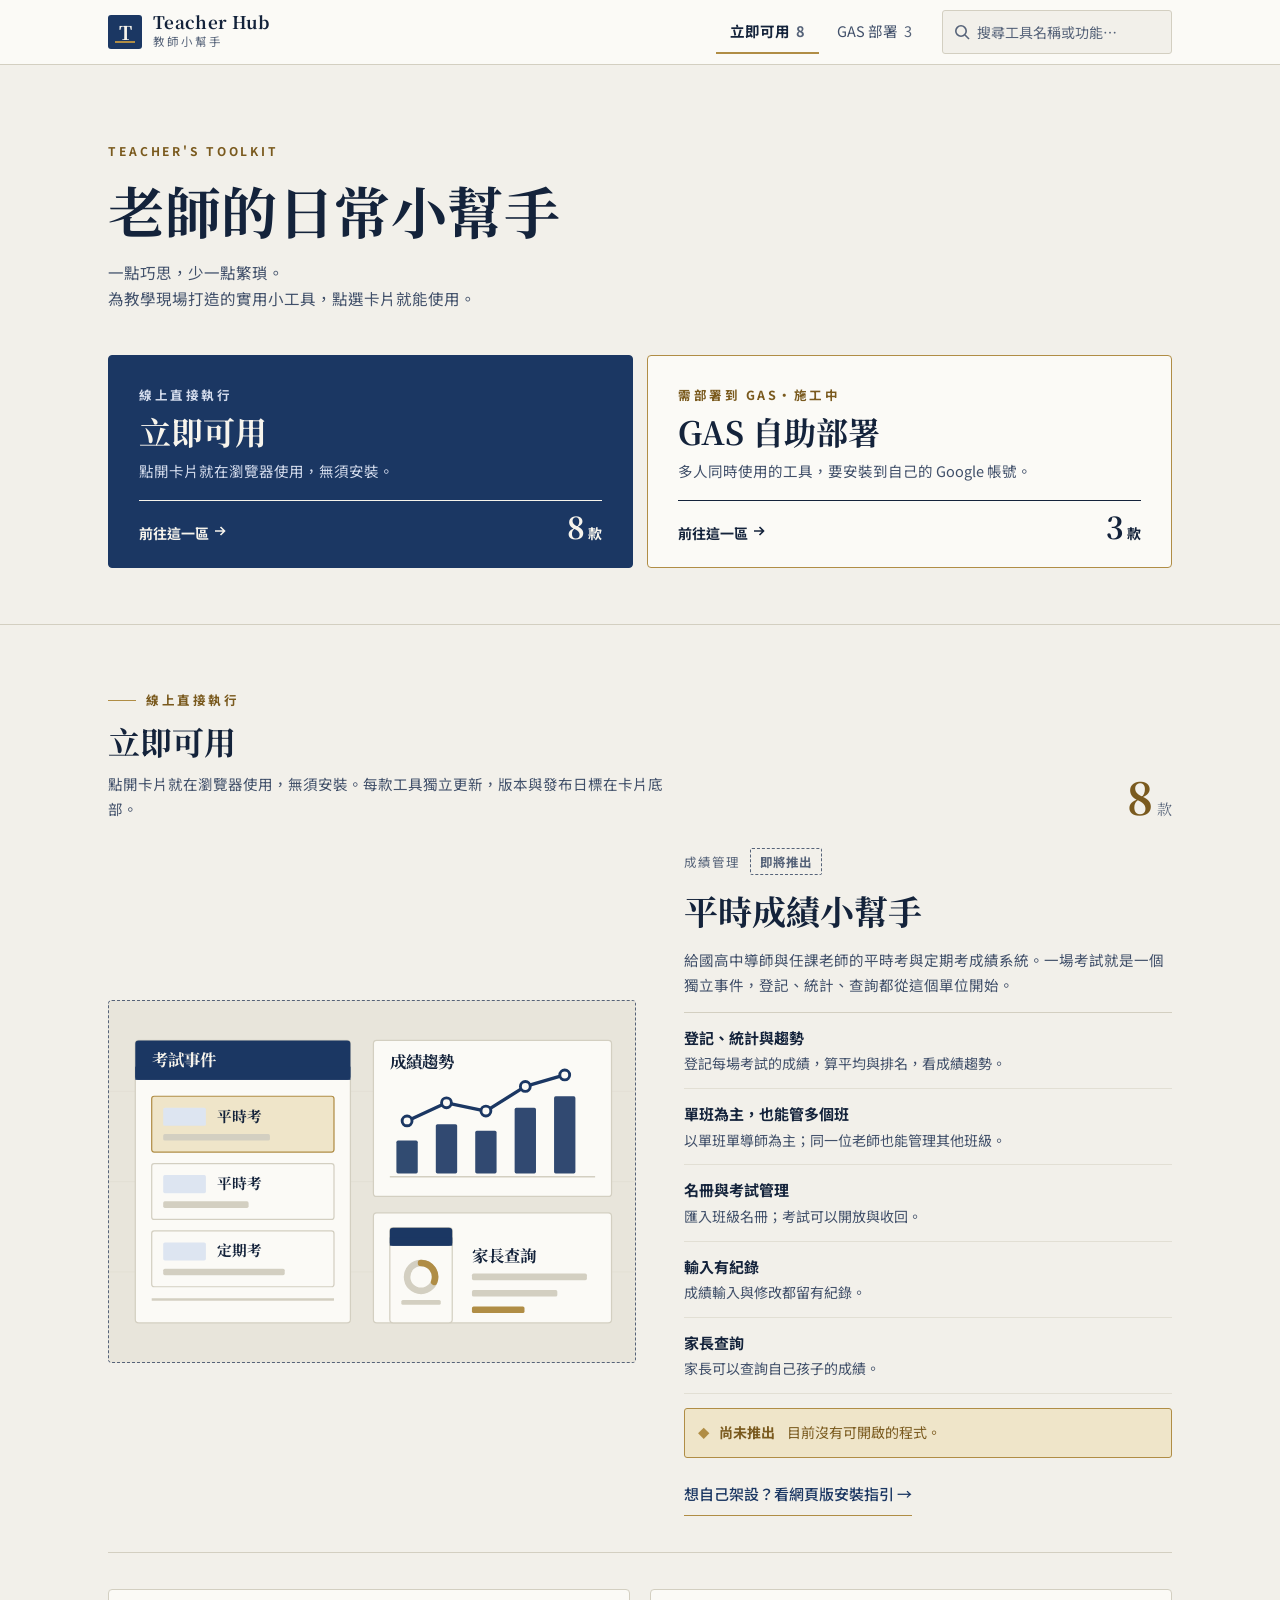
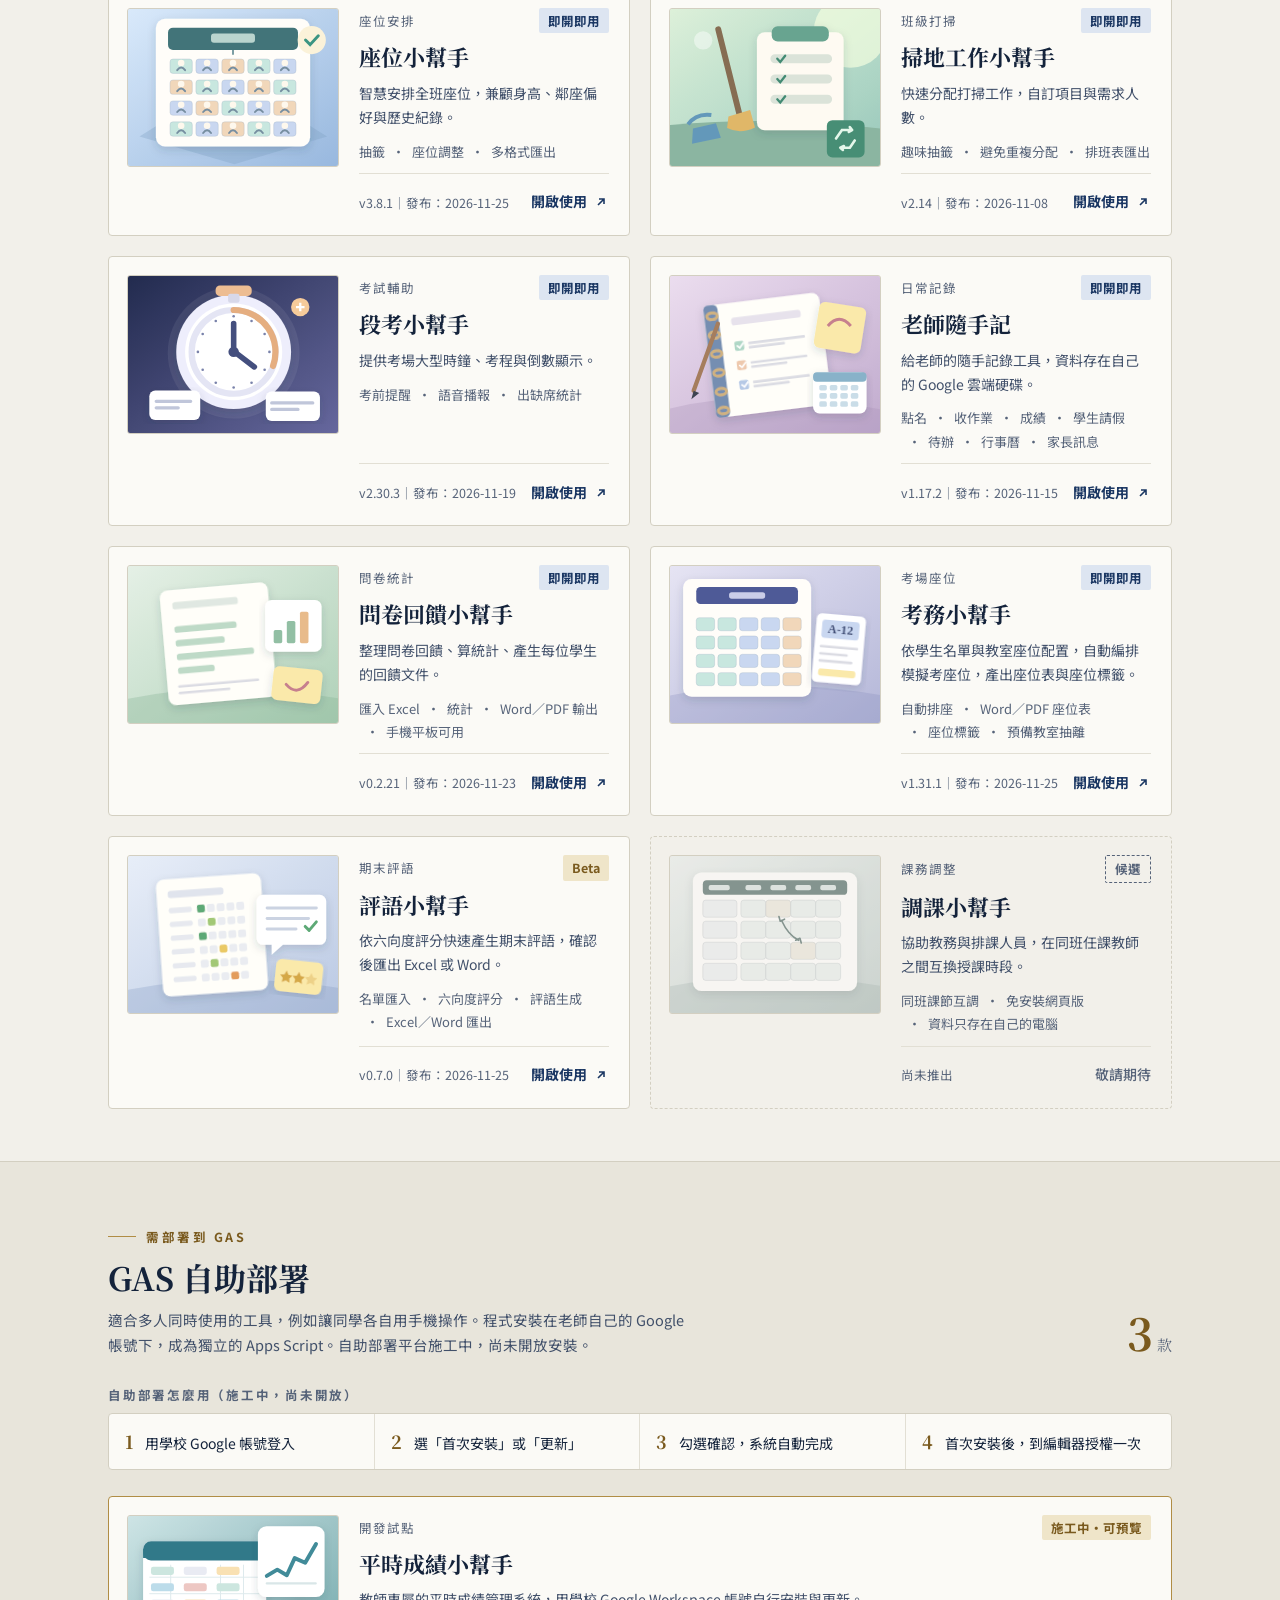
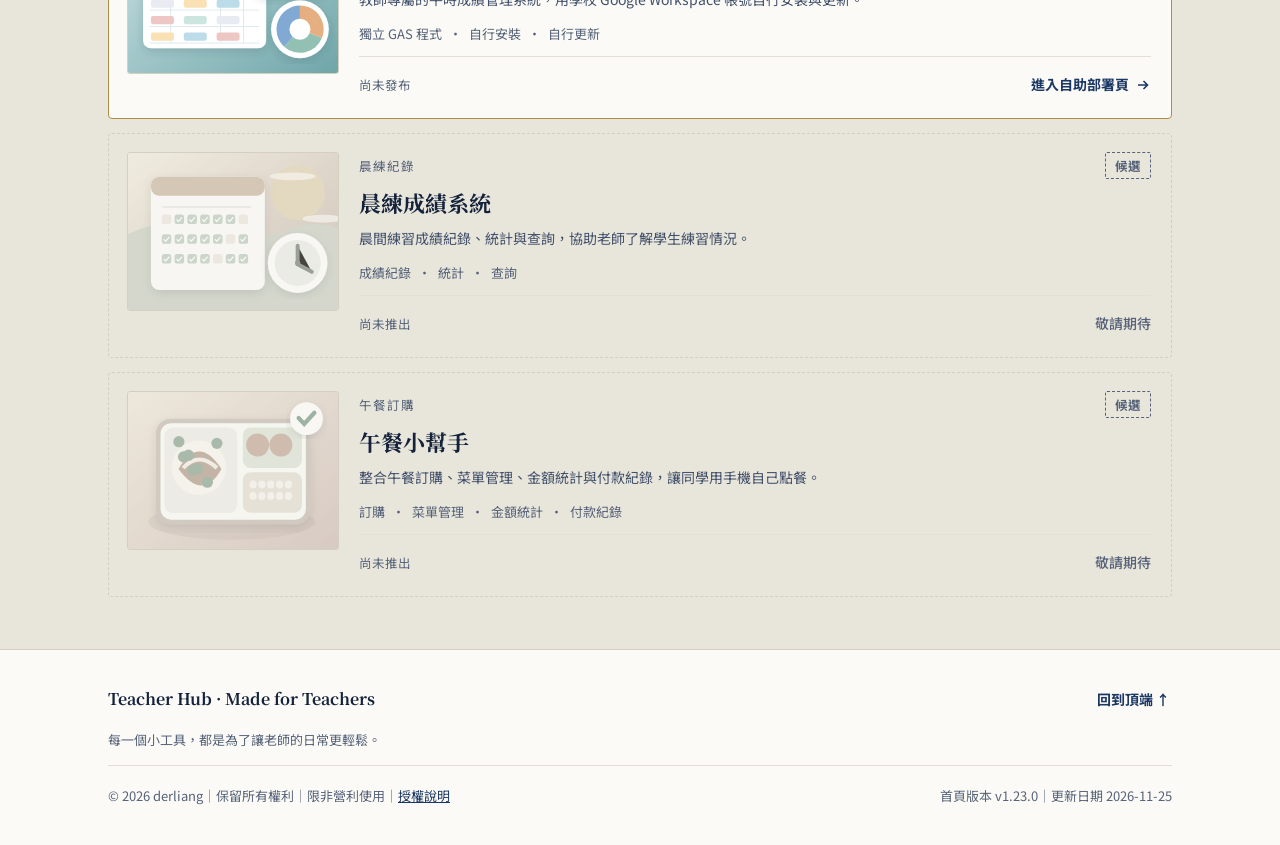
==== commit 24cc8657: "chore: sync approved tool release versions" ====
--- a/index.html
+++ b/index.html
@@ -309,13 +309,13 @@
 </div>
 </div></div>
 <div class="rows two">
-<a class="card row live" href="https://derliang.github.io/seat-helper/" aria-label="開啟座位小幫手"><div class="thumb"><img src="./images/cards/seat.svg" alt="座位小幫手插畫" loading="lazy" width="640" height="480"></div><div class="cb"><div class="meta"><span class="tag">座位安排</span><span class="st st-live">即開即用</span></div><h3>座位小幫手</h3><p class="lead">智慧安排全班座位，兼顧身高、鄰座偏好與歷史紀錄。</p><ul class="feat"><li>抽籤</li><li>座位調整</li><li>多格式匯出</li></ul><div class="foot"><div class="app-meta" data-tool="seat-helper"><strong>v3.7.1</strong><span class="date">發布：2026-11-22</span></div><span class="go">開啟使用 <svg width="16" height="16" viewBox="0 0 16 16" aria-hidden="true"><path d="M5 11l6-6M6 5h5v5" fill="none" stroke="currentColor" stroke-width="1.6"/></svg></span></div></div></a>
-<a class="card row live" href="https://derliang.github.io/cleaning-helper/" aria-label="開啟掃地工作小幫手"><div class="thumb"><img src="./images/cards/cleaning.svg" alt="掃地工作小幫手插畫" loading="lazy" width="640" height="480"></div><div class="cb"><div class="meta"><span class="tag">班級打掃</span><span class="st st-live">即開即用</span></div><h3>掃地工作小幫手</h3><p class="lead">快速分配打掃工作，自訂項目與需求人數。</p><ul class="feat"><li>趣味抽籤</li><li>避免重複分配</li><li>排班表匯出</li></ul><div class="foot"><div class="app-meta" data-tool="cleaning-helper"><strong>v2.13</strong><span class="date">發布：2026-10-25</span></div><span class="go">開啟使用 <svg width="16" height="16" viewBox="0 0 16 16" aria-hidden="true"><path d="M5 11l6-6M6 5h5v5" fill="none" stroke="currentColor" stroke-width="1.6"/></svg></span></div></div></a>
+<a class="card row live" href="https://derliang.github.io/seat-helper/" aria-label="開啟座位小幫手"><div class="thumb"><img src="./images/cards/seat.svg" alt="座位小幫手插畫" loading="lazy" width="640" height="480"></div><div class="cb"><div class="meta"><span class="tag">座位安排</span><span class="st st-live">即開即用</span></div><h3>座位小幫手</h3><p class="lead">智慧安排全班座位，兼顧身高、鄰座偏好與歷史紀錄。</p><ul class="feat"><li>抽籤</li><li>座位調整</li><li>多格式匯出</li></ul><div class="foot"><div class="app-meta" data-tool="seat-helper"><strong>v3.8.1</strong><span class="date">發布：2026-11-25</span></div><span class="go">開啟使用 <svg width="16" height="16" viewBox="0 0 16 16" aria-hidden="true"><path d="M5 11l6-6M6 5h5v5" fill="none" stroke="currentColor" stroke-width="1.6"/></svg></span></div></div></a>
+<a class="card row live" href="https://derliang.github.io/cleaning-helper/" aria-label="開啟掃地工作小幫手"><div class="thumb"><img src="./images/cards/cleaning.svg" alt="掃地工作小幫手插畫" loading="lazy" width="640" height="480"></div><div class="cb"><div class="meta"><span class="tag">班級打掃</span><span class="st st-live">即開即用</span></div><h3>掃地工作小幫手</h3><p class="lead">快速分配打掃工作，自訂項目與需求人數。</p><ul class="feat"><li>趣味抽籤</li><li>避免重複分配</li><li>排班表匯出</li></ul><div class="foot"><div class="app-meta" data-tool="cleaning-helper"><strong>v2.14</strong><span class="date">發布：2026-11-08</span></div><span class="go">開啟使用 <svg width="16" height="16" viewBox="0 0 16 16" aria-hidden="true"><path d="M5 11l6-6M6 5h5v5" fill="none" stroke="currentColor" stroke-width="1.6"/></svg></span></div></div></a>
 <a class="card row live" href="https://derliang.github.io/exam-helper-clock/" aria-label="開啟段考小幫手"><div class="thumb"><img src="./images/cards/exam.svg" alt="段考小幫手插畫" loading="lazy" width="640" height="480"></div><div class="cb"><div class="meta"><span class="tag">考試輔助</span><span class="st st-live">即開即用</span></div><h3>段考小幫手</h3><p class="lead">提供考場大型時鐘、考程與倒數顯示。</p><ul class="feat"><li>考前提醒</li><li>語音播報</li><li>出缺席統計</li></ul><div class="foot"><div class="app-meta" data-tool="exam-helper-clock"><strong>v2.30.3</strong><span class="date">發布：2026-11-19</span></div><span class="go">開啟使用 <svg width="16" height="16" viewBox="0 0 16 16" aria-hidden="true"><path d="M5 11l6-6M6 5h5v5" fill="none" stroke="currentColor" stroke-width="1.6"/></svg></span></div></div></a>
 <a class="card row live" href="https://derliang.github.io/teacher-notes-web/" aria-label="開啟老師隨手記"><div class="thumb"><img src="./images/cards/notes.svg" alt="老師隨手記插畫" loading="lazy" width="640" height="480"></div><div class="cb"><div class="meta"><span class="tag">日常記錄</span><span class="st st-live">即開即用</span></div><h3>老師隨手記</h3><p class="lead">給老師的隨手記錄工具，資料存在自己的 Google 雲端硬碟。</p><ul class="feat"><li>點名</li><li>收作業</li><li>成績</li><li>學生請假</li><li>待辦</li><li>行事曆</li><li>家長訊息</li></ul><div class="foot"><div class="app-meta" data-tool="teacher-notes-web"><strong>v1.17.2</strong><span class="date">發布：2026-11-15</span></div><span class="go">開啟使用 <svg width="16" height="16" viewBox="0 0 16 16" aria-hidden="true"><path d="M5 11l6-6M6 5h5v5" fill="none" stroke="currentColor" stroke-width="1.6"/></svg></span></div></div></a>
 <a class="card row live" href="https://derliang.github.io/survey-feedback-helper/" aria-label="開啟問卷回饋小幫手"><div class="thumb"><img src="./images/cards/survey.svg" alt="問卷回饋小幫手插畫" loading="lazy" width="640" height="480"></div><div class="cb"><div class="meta"><span class="tag">問卷統計</span><span class="st st-live">即開即用</span></div><h3>問卷回饋小幫手</h3><p class="lead">整理問卷回饋、算統計、產生每位學生的回饋文件。</p><ul class="feat"><li>匯入 Excel</li><li>統計</li><li>Word／PDF 輸出</li><li>手機平板可用</li></ul><div class="foot"><div class="app-meta" data-tool="survey-feedback-helper"><strong>v0.2.21</strong><span class="date">發布：2026-11-23</span></div><span class="go">開啟使用 <svg width="16" height="16" viewBox="0 0 16 16" aria-hidden="true"><path d="M5 11l6-6M6 5h5v5" fill="none" stroke="currentColor" stroke-width="1.6"/></svg></span></div></div></a>
-<a class="card row live" href="https://derliang.github.io/exam-affairs-helper/" aria-label="開啟考務小幫手"><div class="thumb"><img src="./images/cards/mock-exam.svg" alt="考務小幫手插畫" loading="lazy" width="640" height="480"></div><div class="cb"><div class="meta"><span class="tag">考場座位</span><span class="st st-live">即開即用</span></div><h3>考務小幫手</h3><p class="lead">依學生名單與教室座位配置，自動編排模擬考座位，產出座位表與座位標籤。</p><ul class="feat"><li>自動排座</li><li>Word／PDF 座位表</li><li>座位標籤</li><li>預備教室抽離</li></ul><div class="foot"><div class="app-meta" data-tool="exam-affairs-helper"><strong>v1.30.0</strong><span class="date">發布：2026-11-24</span></div><span class="go">開啟使用 <svg width="16" height="16" viewBox="0 0 16 16" aria-hidden="true"><path d="M5 11l6-6M6 5h5v5" fill="none" stroke="currentColor" stroke-width="1.6"/></svg></span></div></div></a>
-<a class="card row beta" href="https://derliang.github.io/comment-helper/" aria-label="開啟評語小幫手（Beta 測試版）"><div class="thumb"><img src="./images/cards/comment-helper.svg" alt="評語小幫手插畫" loading="lazy" width="640" height="480"></div><div class="cb"><div class="meta"><span class="tag">期末評語</span><span class="st st-beta">Beta</span></div><h3>評語小幫手</h3><p class="lead">依六向度評分快速產生期末評語，確認後匯出 Excel 或 Word。</p><ul class="feat"><li>名單匯入</li><li>六向度評分</li><li>評語生成</li><li>Excel／Word 匯出</li></ul><div class="foot"><div class="app-meta" data-tool="comment-helper"><strong>v0.6.1</strong><span class="date">發布：2026-11-25</span></div><span class="go">開啟使用 <svg width="16" height="16" viewBox="0 0 16 16" aria-hidden="true"><path d="M5 11l6-6M6 5h5v5" fill="none" stroke="currentColor" stroke-width="1.6"/></svg></span></div></div></a><article class="card row cand" aria-label="調課小幫手，正式版尚未推出，敬請期待"><div class="thumb"><img src="./images/cards/class-swap.svg" alt="調課小幫手插畫" loading="lazy" width="640" height="480"></div><div class="cb"><div class="meta"><span class="tag">課務調整</span><span class="st st-cand">候選</span></div><h3>調課小幫手</h3><p class="lead">協助教務與排課人員，在同班任課教師之間互換授課時段。</p><ul class="feat"><li>同班課節互調</li><li>免安裝網頁版</li><li>資料只存在自己的電腦</li></ul><div class="foot"><span class="ver">尚未推出</span><span class="go">敬請期待</span></div></div></article>
+<a class="card row live" href="https://derliang.github.io/exam-affairs-helper/" aria-label="開啟考務小幫手"><div class="thumb"><img src="./images/cards/mock-exam.svg" alt="考務小幫手插畫" loading="lazy" width="640" height="480"></div><div class="cb"><div class="meta"><span class="tag">考場座位</span><span class="st st-live">即開即用</span></div><h3>考務小幫手</h3><p class="lead">依學生名單與教室座位配置，自動編排模擬考座位，產出座位表與座位標籤。</p><ul class="feat"><li>自動排座</li><li>Word／PDF 座位表</li><li>座位標籤</li><li>預備教室抽離</li></ul><div class="foot"><div class="app-meta" data-tool="exam-affairs-helper"><strong>v1.31.1</strong><span class="date">發布：2026-11-25</span></div><span class="go">開啟使用 <svg width="16" height="16" viewBox="0 0 16 16" aria-hidden="true"><path d="M5 11l6-6M6 5h5v5" fill="none" stroke="currentColor" stroke-width="1.6"/></svg></span></div></div></a>
+<a class="card row beta" href="https://derliang.github.io/comment-helper/" aria-label="開啟評語小幫手（Beta 測試版）"><div class="thumb"><img src="./images/cards/comment-helper.svg" alt="評語小幫手插畫" loading="lazy" width="640" height="480"></div><div class="cb"><div class="meta"><span class="tag">期末評語</span><span class="st st-beta">Beta</span></div><h3>評語小幫手</h3><p class="lead">依六向度評分快速產生期末評語，確認後匯出 Excel 或 Word。</p><ul class="feat"><li>名單匯入</li><li>六向度評分</li><li>評語生成</li><li>Excel／Word 匯出</li></ul><div class="foot"><div class="app-meta" data-tool="comment-helper"><strong>v0.7.0</strong><span class="date">發布：2026-11-25</span></div><span class="go">開啟使用 <svg width="16" height="16" viewBox="0 0 16 16" aria-hidden="true"><path d="M5 11l6-6M6 5h5v5" fill="none" stroke="currentColor" stroke-width="1.6"/></svg></span></div></div></a><article class="card row cand" aria-label="調課小幫手，正式版尚未推出，敬請期待"><div class="thumb"><img src="./images/cards/class-swap.svg" alt="調課小幫手插畫" loading="lazy" width="640" height="480"></div><div class="cb"><div class="meta"><span class="tag">課務調整</span><span class="st st-cand">候選</span></div><h3>調課小幫手</h3><p class="lead">協助教務與排課人員，在同班任課教師之間互換授課時段。</p><ul class="feat"><li>同班課節互調</li><li>免安裝網頁版</li><li>資料只存在自己的電腦</li></ul><div class="foot"><span class="ver">尚未推出</span><span class="go">敬請期待</span></div></div></article>
 </div>
 </div></section>
 
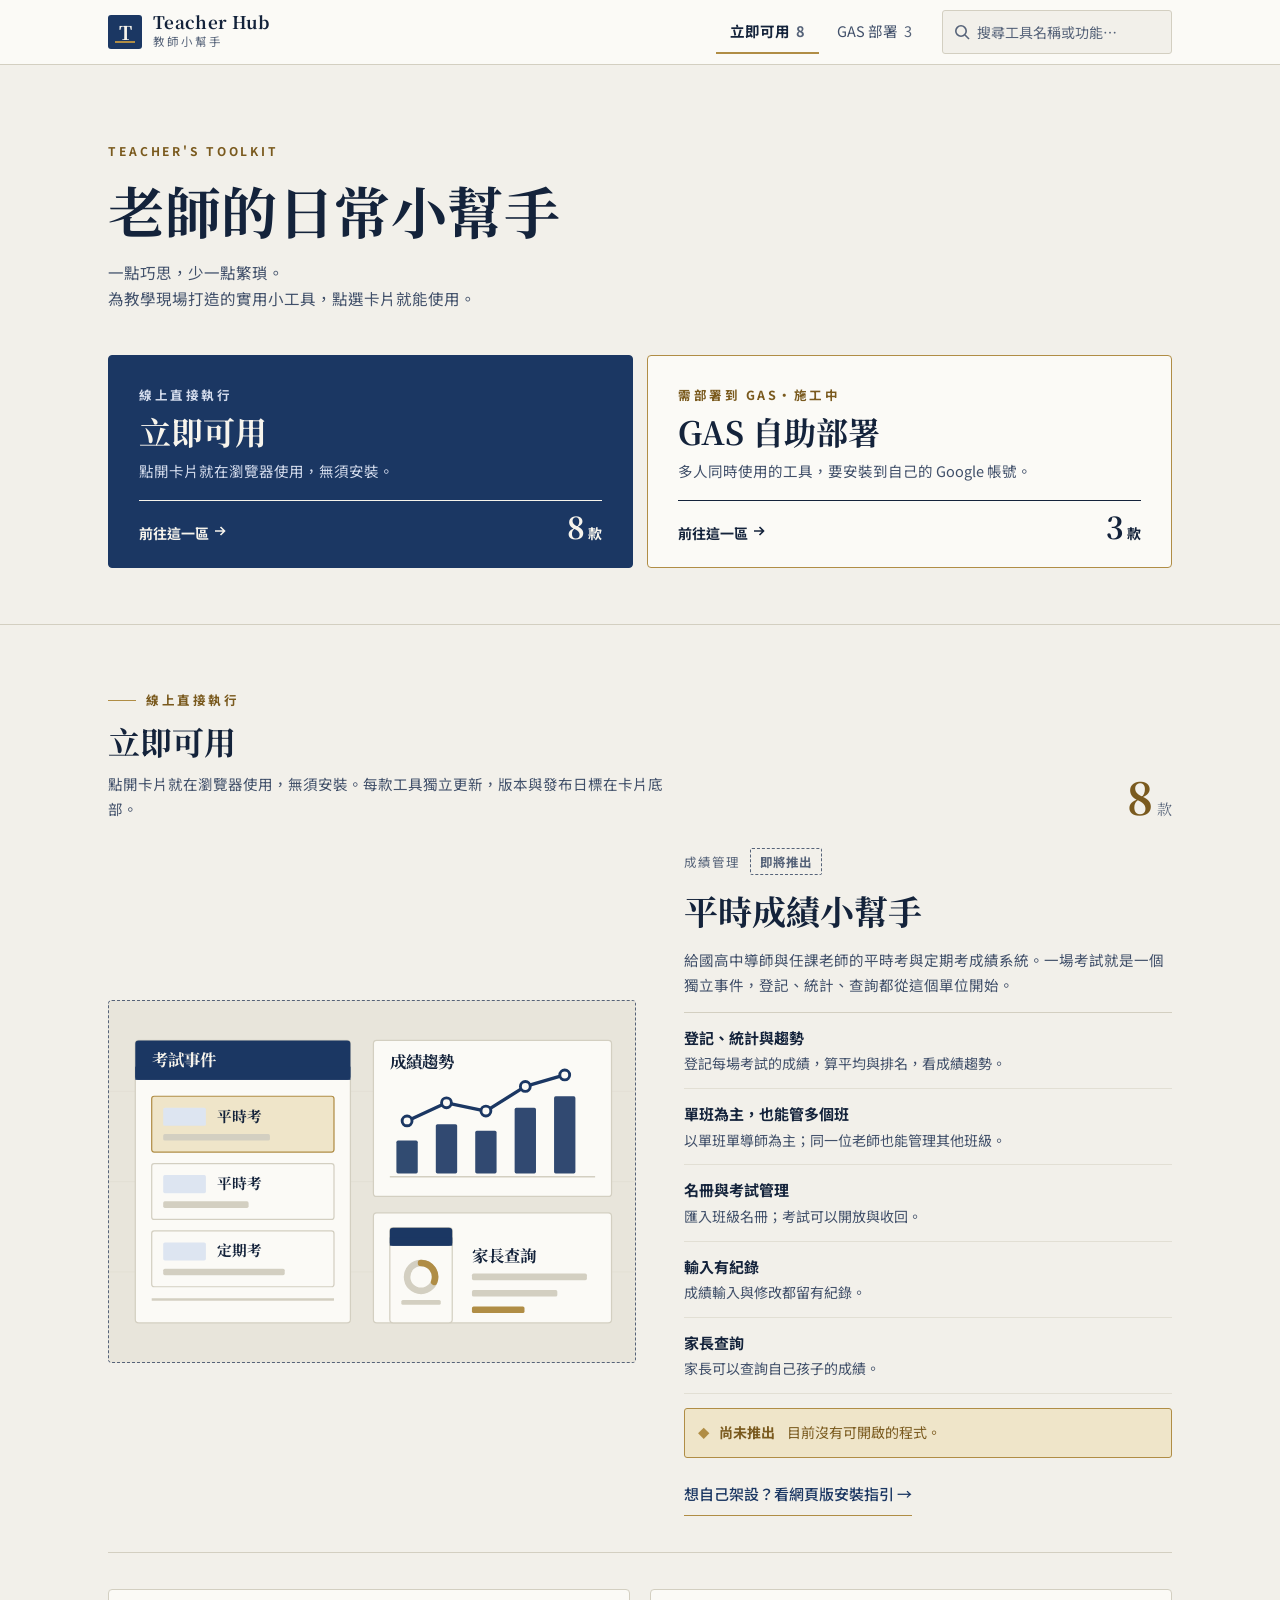
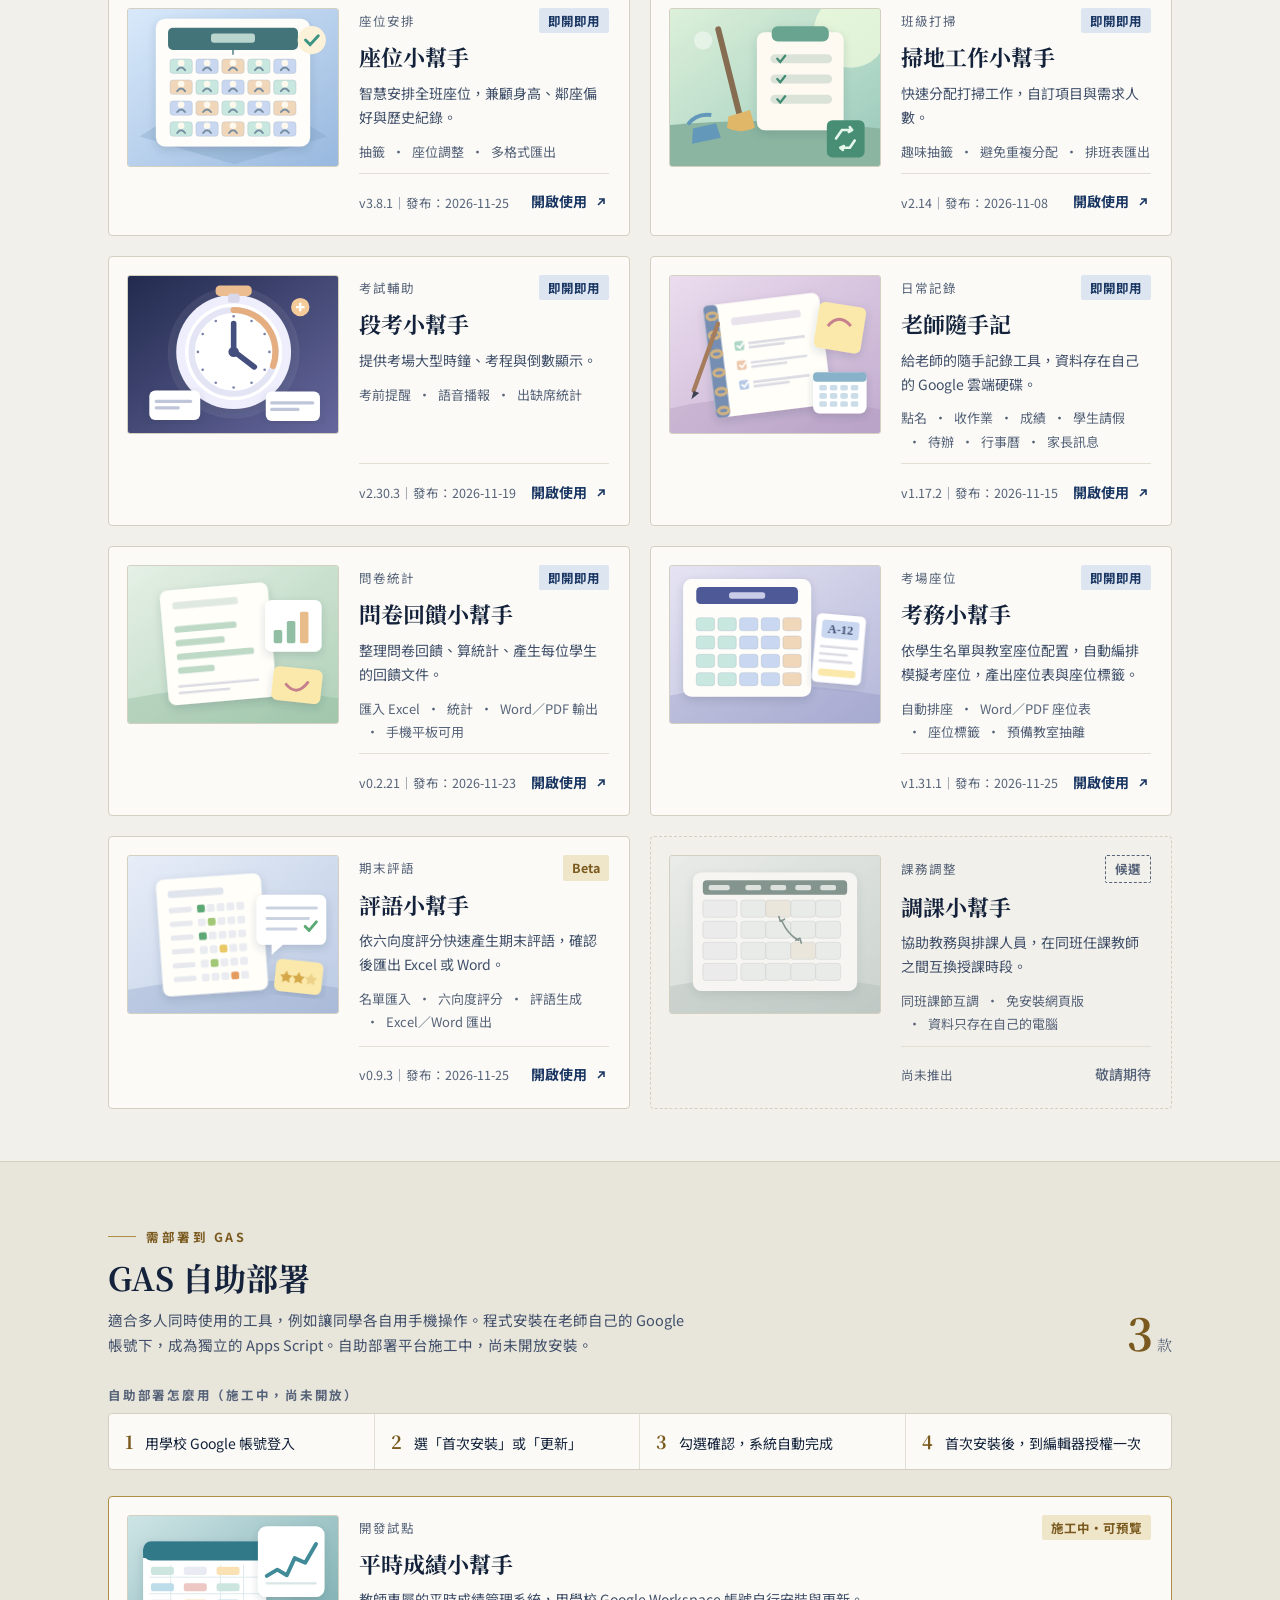
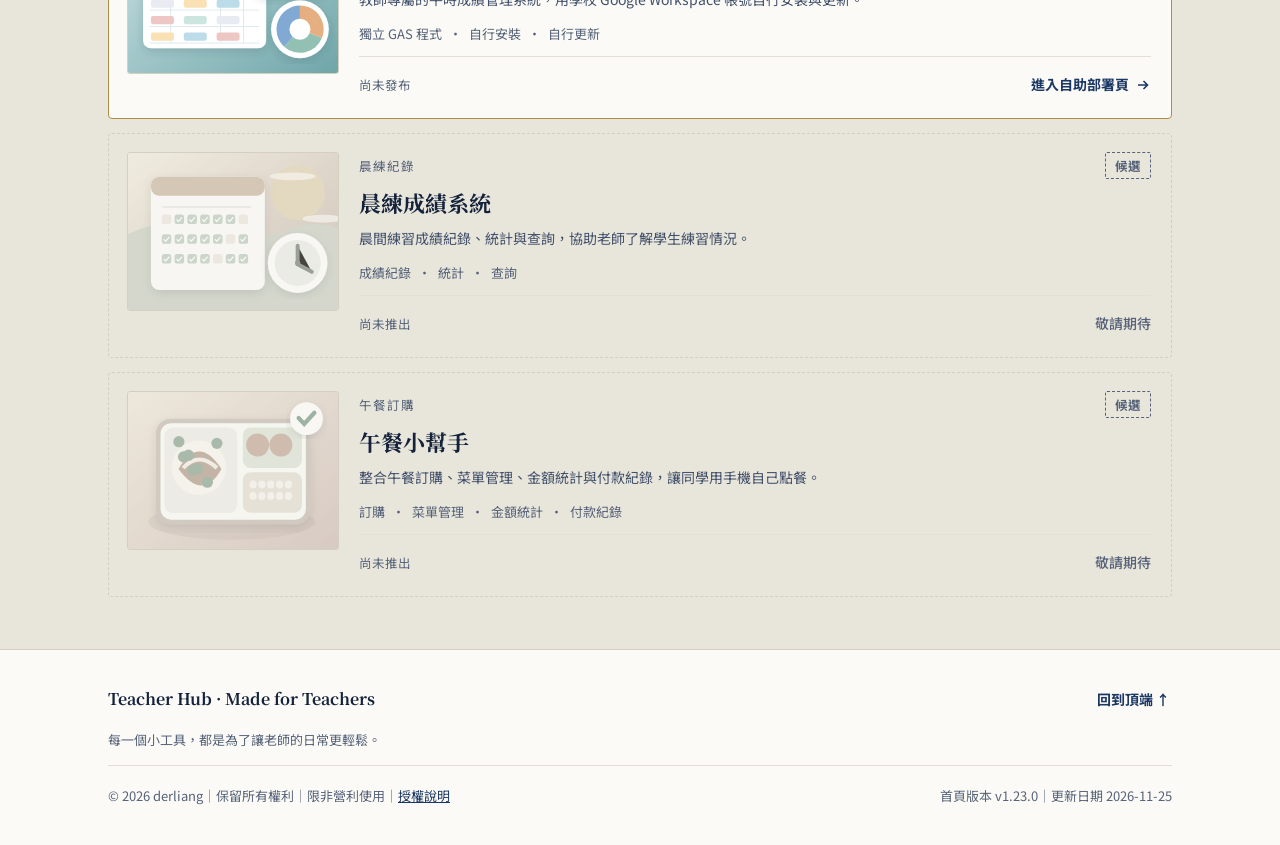
==== commit c114cd14: "chore: sync approved tool release versions" ====
--- a/index.html
+++ b/index.html
@@ -315,7 +315,7 @@
 <a class="card row live" href="https://derliang.github.io/teacher-notes-web/" aria-label="開啟老師隨手記"><div class="thumb"><img src="./images/cards/notes.svg" alt="老師隨手記插畫" loading="lazy" width="640" height="480"></div><div class="cb"><div class="meta"><span class="tag">日常記錄</span><span class="st st-live">即開即用</span></div><h3>老師隨手記</h3><p class="lead">給老師的隨手記錄工具，資料存在自己的 Google 雲端硬碟。</p><ul class="feat"><li>點名</li><li>收作業</li><li>成績</li><li>學生請假</li><li>待辦</li><li>行事曆</li><li>家長訊息</li></ul><div class="foot"><div class="app-meta" data-tool="teacher-notes-web"><strong>v1.17.2</strong><span class="date">發布：2026-11-15</span></div><span class="go">開啟使用 <svg width="16" height="16" viewBox="0 0 16 16" aria-hidden="true"><path d="M5 11l6-6M6 5h5v5" fill="none" stroke="currentColor" stroke-width="1.6"/></svg></span></div></div></a>
 <a class="card row live" href="https://derliang.github.io/survey-feedback-helper/" aria-label="開啟問卷回饋小幫手"><div class="thumb"><img src="./images/cards/survey.svg" alt="問卷回饋小幫手插畫" loading="lazy" width="640" height="480"></div><div class="cb"><div class="meta"><span class="tag">問卷統計</span><span class="st st-live">即開即用</span></div><h3>問卷回饋小幫手</h3><p class="lead">整理問卷回饋、算統計、產生每位學生的回饋文件。</p><ul class="feat"><li>匯入 Excel</li><li>統計</li><li>Word／PDF 輸出</li><li>手機平板可用</li></ul><div class="foot"><div class="app-meta" data-tool="survey-feedback-helper"><strong>v0.2.21</strong><span class="date">發布：2026-11-23</span></div><span class="go">開啟使用 <svg width="16" height="16" viewBox="0 0 16 16" aria-hidden="true"><path d="M5 11l6-6M6 5h5v5" fill="none" stroke="currentColor" stroke-width="1.6"/></svg></span></div></div></a>
 <a class="card row live" href="https://derliang.github.io/exam-affairs-helper/" aria-label="開啟考務小幫手"><div class="thumb"><img src="./images/cards/mock-exam.svg" alt="考務小幫手插畫" loading="lazy" width="640" height="480"></div><div class="cb"><div class="meta"><span class="tag">考場座位</span><span class="st st-live">即開即用</span></div><h3>考務小幫手</h3><p class="lead">依學生名單與教室座位配置，自動編排模擬考座位，產出座位表與座位標籤。</p><ul class="feat"><li>自動排座</li><li>Word／PDF 座位表</li><li>座位標籤</li><li>預備教室抽離</li></ul><div class="foot"><div class="app-meta" data-tool="exam-affairs-helper"><strong>v1.31.1</strong><span class="date">發布：2026-11-25</span></div><span class="go">開啟使用 <svg width="16" height="16" viewBox="0 0 16 16" aria-hidden="true"><path d="M5 11l6-6M6 5h5v5" fill="none" stroke="currentColor" stroke-width="1.6"/></svg></span></div></div></a>
-<a class="card row beta" href="https://derliang.github.io/comment-helper/" aria-label="開啟評語小幫手（Beta 測試版）"><div class="thumb"><img src="./images/cards/comment-helper.svg" alt="評語小幫手插畫" loading="lazy" width="640" height="480"></div><div class="cb"><div class="meta"><span class="tag">期末評語</span><span class="st st-beta">Beta</span></div><h3>評語小幫手</h3><p class="lead">依六向度評分快速產生期末評語，確認後匯出 Excel 或 Word。</p><ul class="feat"><li>名單匯入</li><li>六向度評分</li><li>評語生成</li><li>Excel／Word 匯出</li></ul><div class="foot"><div class="app-meta" data-tool="comment-helper"><strong>v0.7.0</strong><span class="date">發布：2026-11-25</span></div><span class="go">開啟使用 <svg width="16" height="16" viewBox="0 0 16 16" aria-hidden="true"><path d="M5 11l6-6M6 5h5v5" fill="none" stroke="currentColor" stroke-width="1.6"/></svg></span></div></div></a><article class="card row cand" aria-label="調課小幫手，正式版尚未推出，敬請期待"><div class="thumb"><img src="./images/cards/class-swap.svg" alt="調課小幫手插畫" loading="lazy" width="640" height="480"></div><div class="cb"><div class="meta"><span class="tag">課務調整</span><span class="st st-cand">候選</span></div><h3>調課小幫手</h3><p class="lead">協助教務與排課人員，在同班任課教師之間互換授課時段。</p><ul class="feat"><li>同班課節互調</li><li>免安裝網頁版</li><li>資料只存在自己的電腦</li></ul><div class="foot"><span class="ver">尚未推出</span><span class="go">敬請期待</span></div></div></article>
+<a class="card row beta" href="https://derliang.github.io/comment-helper/" aria-label="開啟評語小幫手（Beta 測試版）"><div class="thumb"><img src="./images/cards/comment-helper.svg" alt="評語小幫手插畫" loading="lazy" width="640" height="480"></div><div class="cb"><div class="meta"><span class="tag">期末評語</span><span class="st st-beta">Beta</span></div><h3>評語小幫手</h3><p class="lead">依六向度評分快速產生期末評語，確認後匯出 Excel 或 Word。</p><ul class="feat"><li>名單匯入</li><li>六向度評分</li><li>評語生成</li><li>Excel／Word 匯出</li></ul><div class="foot"><div class="app-meta" data-tool="comment-helper"><strong>v0.9.3</strong><span class="date">發布：2026-11-25</span></div><span class="go">開啟使用 <svg width="16" height="16" viewBox="0 0 16 16" aria-hidden="true"><path d="M5 11l6-6M6 5h5v5" fill="none" stroke="currentColor" stroke-width="1.6"/></svg></span></div></div></a><article class="card row cand" aria-label="調課小幫手，正式版尚未推出，敬請期待"><div class="thumb"><img src="./images/cards/class-swap.svg" alt="調課小幫手插畫" loading="lazy" width="640" height="480"></div><div class="cb"><div class="meta"><span class="tag">課務調整</span><span class="st st-cand">候選</span></div><h3>調課小幫手</h3><p class="lead">協助教務與排課人員，在同班任課教師之間互換授課時段。</p><ul class="feat"><li>同班課節互調</li><li>免安裝網頁版</li><li>資料只存在自己的電腦</li></ul><div class="foot"><span class="ver">尚未推出</span><span class="go">敬請期待</span></div></div></article>
 </div>
 </div></section>
 
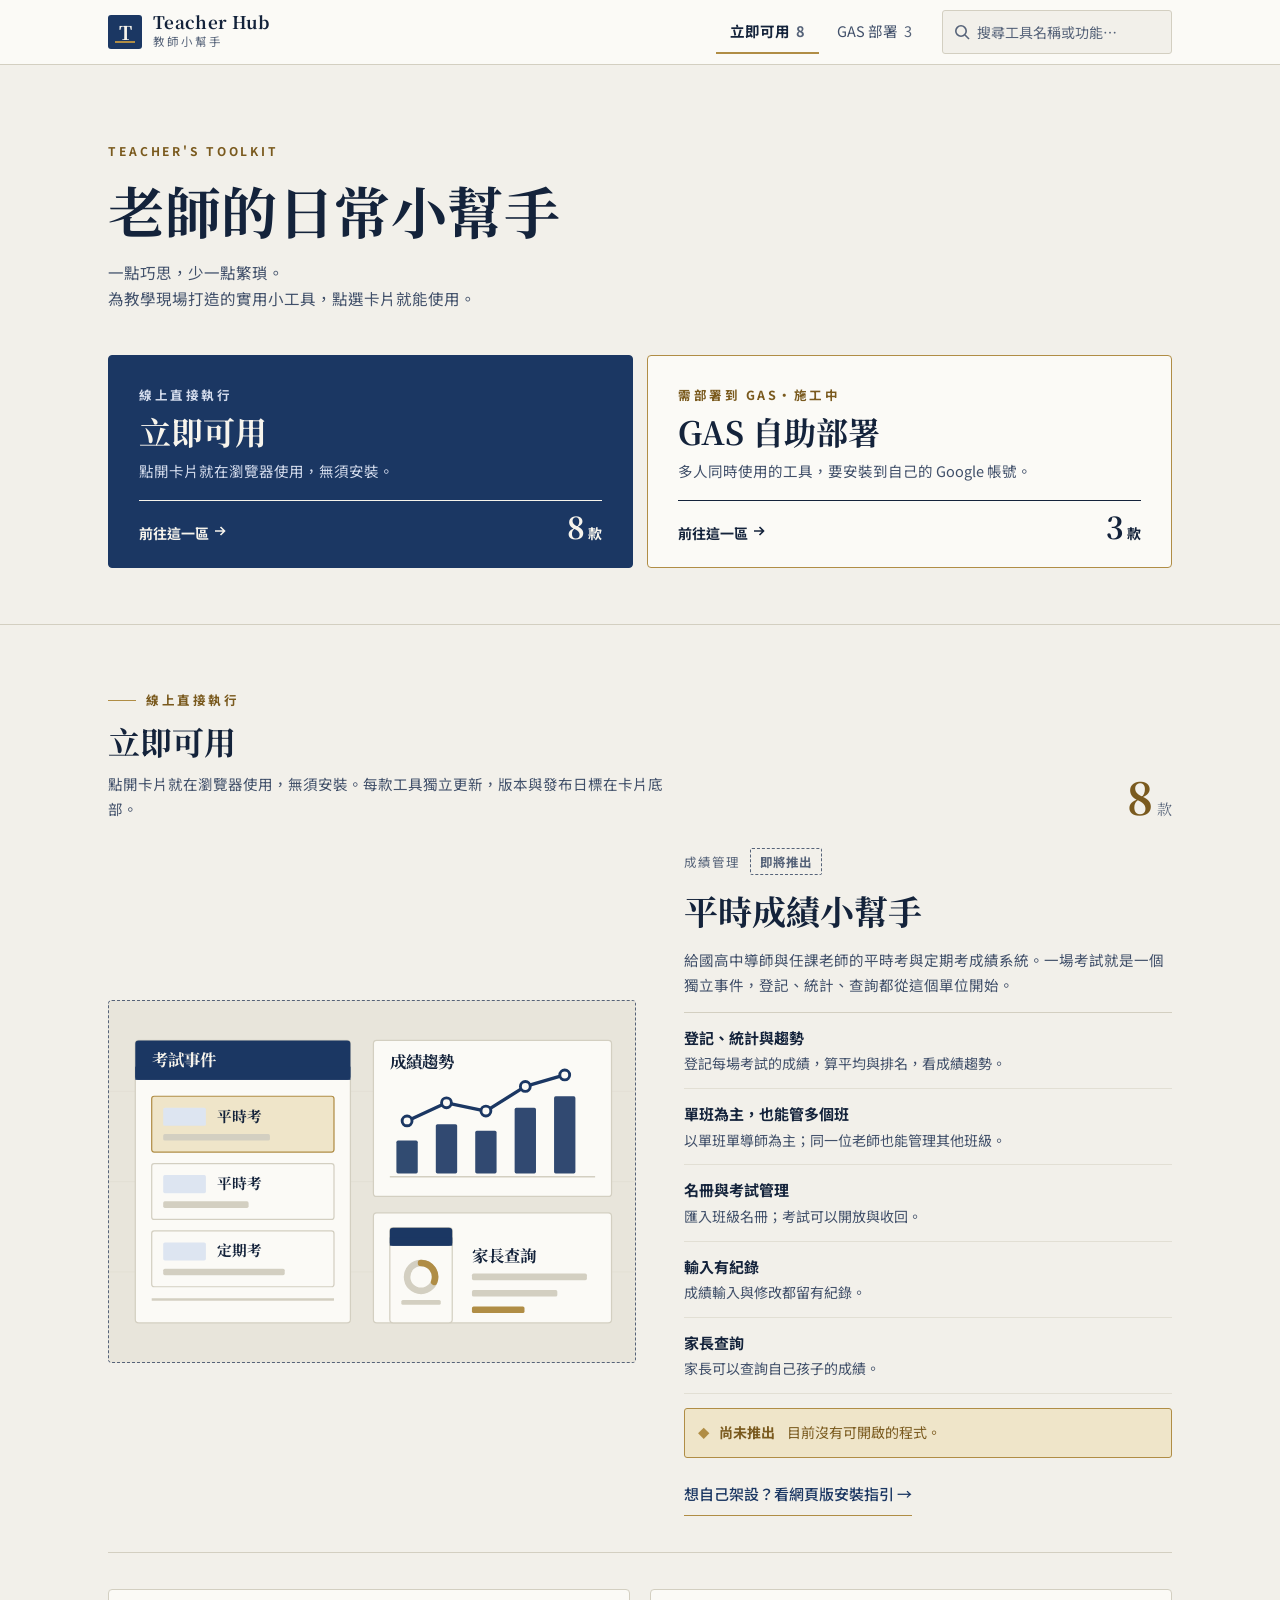
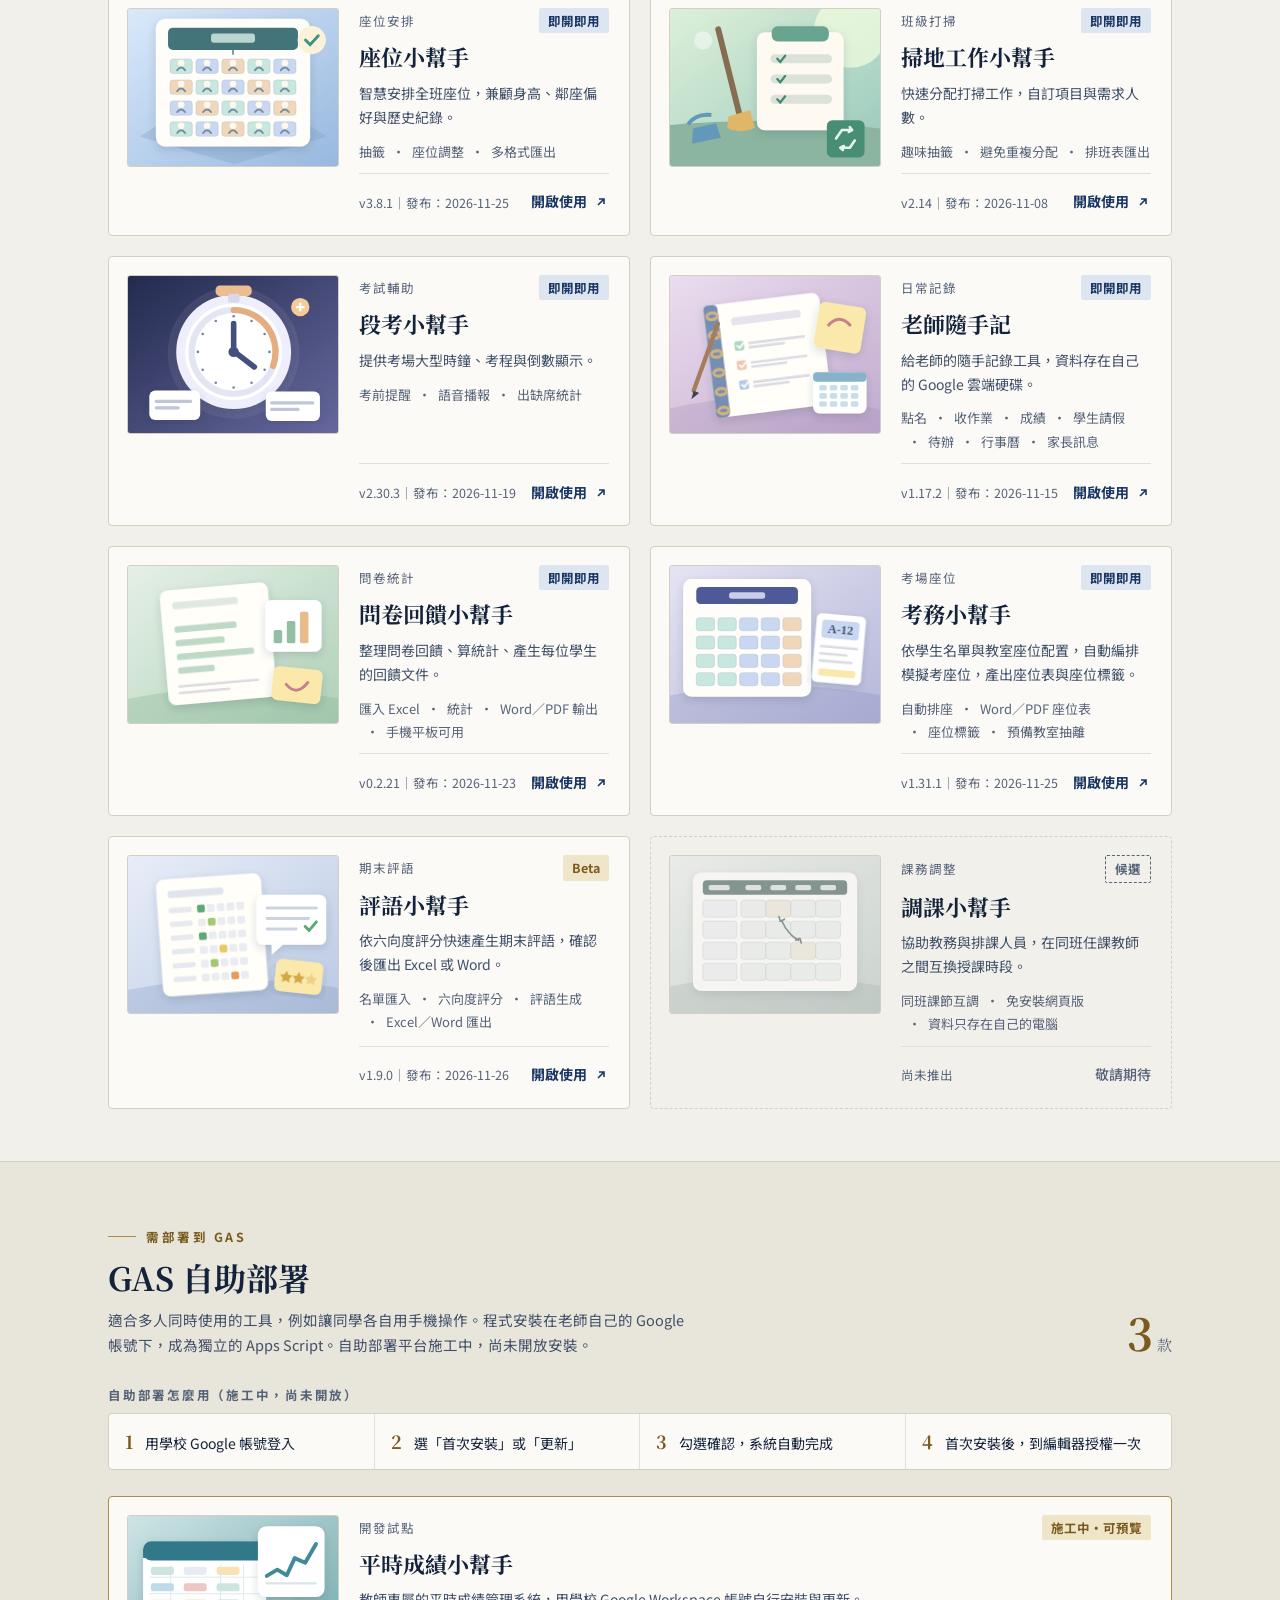
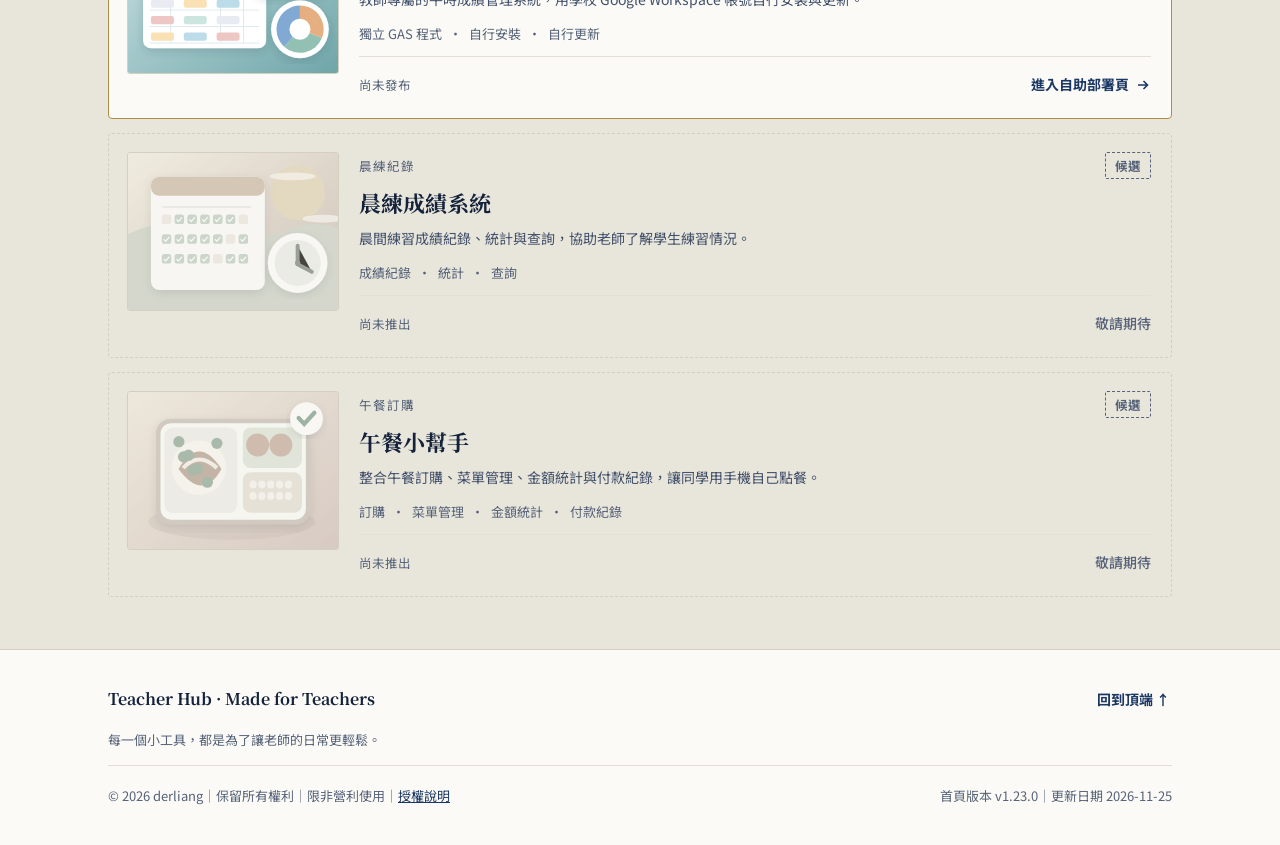
==== commit 0d3a5842: "chore: sync approved tool release versions" ====
--- a/index.html
+++ b/index.html
@@ -315,7 +315,7 @@
 <a class="card row live" href="https://derliang.github.io/teacher-notes-web/" aria-label="開啟老師隨手記"><div class="thumb"><img src="./images/cards/notes.svg" alt="老師隨手記插畫" loading="lazy" width="640" height="480"></div><div class="cb"><div class="meta"><span class="tag">日常記錄</span><span class="st st-live">即開即用</span></div><h3>老師隨手記</h3><p class="lead">給老師的隨手記錄工具，資料存在自己的 Google 雲端硬碟。</p><ul class="feat"><li>點名</li><li>收作業</li><li>成績</li><li>學生請假</li><li>待辦</li><li>行事曆</li><li>家長訊息</li></ul><div class="foot"><div class="app-meta" data-tool="teacher-notes-web"><strong>v1.17.2</strong><span class="date">發布：2026-11-15</span></div><span class="go">開啟使用 <svg width="16" height="16" viewBox="0 0 16 16" aria-hidden="true"><path d="M5 11l6-6M6 5h5v5" fill="none" stroke="currentColor" stroke-width="1.6"/></svg></span></div></div></a>
 <a class="card row live" href="https://derliang.github.io/survey-feedback-helper/" aria-label="開啟問卷回饋小幫手"><div class="thumb"><img src="./images/cards/survey.svg" alt="問卷回饋小幫手插畫" loading="lazy" width="640" height="480"></div><div class="cb"><div class="meta"><span class="tag">問卷統計</span><span class="st st-live">即開即用</span></div><h3>問卷回饋小幫手</h3><p class="lead">整理問卷回饋、算統計、產生每位學生的回饋文件。</p><ul class="feat"><li>匯入 Excel</li><li>統計</li><li>Word／PDF 輸出</li><li>手機平板可用</li></ul><div class="foot"><div class="app-meta" data-tool="survey-feedback-helper"><strong>v0.2.21</strong><span class="date">發布：2026-11-23</span></div><span class="go">開啟使用 <svg width="16" height="16" viewBox="0 0 16 16" aria-hidden="true"><path d="M5 11l6-6M6 5h5v5" fill="none" stroke="currentColor" stroke-width="1.6"/></svg></span></div></div></a>
 <a class="card row live" href="https://derliang.github.io/exam-affairs-helper/" aria-label="開啟考務小幫手"><div class="thumb"><img src="./images/cards/mock-exam.svg" alt="考務小幫手插畫" loading="lazy" width="640" height="480"></div><div class="cb"><div class="meta"><span class="tag">考場座位</span><span class="st st-live">即開即用</span></div><h3>考務小幫手</h3><p class="lead">依學生名單與教室座位配置，自動編排模擬考座位，產出座位表與座位標籤。</p><ul class="feat"><li>自動排座</li><li>Word／PDF 座位表</li><li>座位標籤</li><li>預備教室抽離</li></ul><div class="foot"><div class="app-meta" data-tool="exam-affairs-helper"><strong>v1.31.1</strong><span class="date">發布：2026-11-25</span></div><span class="go">開啟使用 <svg width="16" height="16" viewBox="0 0 16 16" aria-hidden="true"><path d="M5 11l6-6M6 5h5v5" fill="none" stroke="currentColor" stroke-width="1.6"/></svg></span></div></div></a>
-<a class="card row beta" href="https://derliang.github.io/comment-helper/" aria-label="開啟評語小幫手（Beta 測試版）"><div class="thumb"><img src="./images/cards/comment-helper.svg" alt="評語小幫手插畫" loading="lazy" width="640" height="480"></div><div class="cb"><div class="meta"><span class="tag">期末評語</span><span class="st st-beta">Beta</span></div><h3>評語小幫手</h3><p class="lead">依六向度評分快速產生期末評語，確認後匯出 Excel 或 Word。</p><ul class="feat"><li>名單匯入</li><li>六向度評分</li><li>評語生成</li><li>Excel／Word 匯出</li></ul><div class="foot"><div class="app-meta" data-tool="comment-helper"><strong>v0.9.3</strong><span class="date">發布：2026-11-25</span></div><span class="go">開啟使用 <svg width="16" height="16" viewBox="0 0 16 16" aria-hidden="true"><path d="M5 11l6-6M6 5h5v5" fill="none" stroke="currentColor" stroke-width="1.6"/></svg></span></div></div></a><article class="card row cand" aria-label="調課小幫手，正式版尚未推出，敬請期待"><div class="thumb"><img src="./images/cards/class-swap.svg" alt="調課小幫手插畫" loading="lazy" width="640" height="480"></div><div class="cb"><div class="meta"><span class="tag">課務調整</span><span class="st st-cand">候選</span></div><h3>調課小幫手</h3><p class="lead">協助教務與排課人員，在同班任課教師之間互換授課時段。</p><ul class="feat"><li>同班課節互調</li><li>免安裝網頁版</li><li>資料只存在自己的電腦</li></ul><div class="foot"><span class="ver">尚未推出</span><span class="go">敬請期待</span></div></div></article>
+<a class="card row beta" href="https://derliang.github.io/comment-helper/" aria-label="開啟評語小幫手（Beta 測試版）"><div class="thumb"><img src="./images/cards/comment-helper.svg" alt="評語小幫手插畫" loading="lazy" width="640" height="480"></div><div class="cb"><div class="meta"><span class="tag">期末評語</span><span class="st st-beta">Beta</span></div><h3>評語小幫手</h3><p class="lead">依六向度評分快速產生期末評語，確認後匯出 Excel 或 Word。</p><ul class="feat"><li>名單匯入</li><li>六向度評分</li><li>評語生成</li><li>Excel／Word 匯出</li></ul><div class="foot"><div class="app-meta" data-tool="comment-helper"><strong>v1.9.0</strong><span class="date">發布：2026-11-26</span></div><span class="go">開啟使用 <svg width="16" height="16" viewBox="0 0 16 16" aria-hidden="true"><path d="M5 11l6-6M6 5h5v5" fill="none" stroke="currentColor" stroke-width="1.6"/></svg></span></div></div></a><article class="card row cand" aria-label="調課小幫手，正式版尚未推出，敬請期待"><div class="thumb"><img src="./images/cards/class-swap.svg" alt="調課小幫手插畫" loading="lazy" width="640" height="480"></div><div class="cb"><div class="meta"><span class="tag">課務調整</span><span class="st st-cand">候選</span></div><h3>調課小幫手</h3><p class="lead">協助教務與排課人員，在同班任課教師之間互換授課時段。</p><ul class="feat"><li>同班課節互調</li><li>免安裝網頁版</li><li>資料只存在自己的電腦</li></ul><div class="foot"><span class="ver">尚未推出</span><span class="go">敬請期待</span></div></div></article>
 </div>
 </div></section>
 
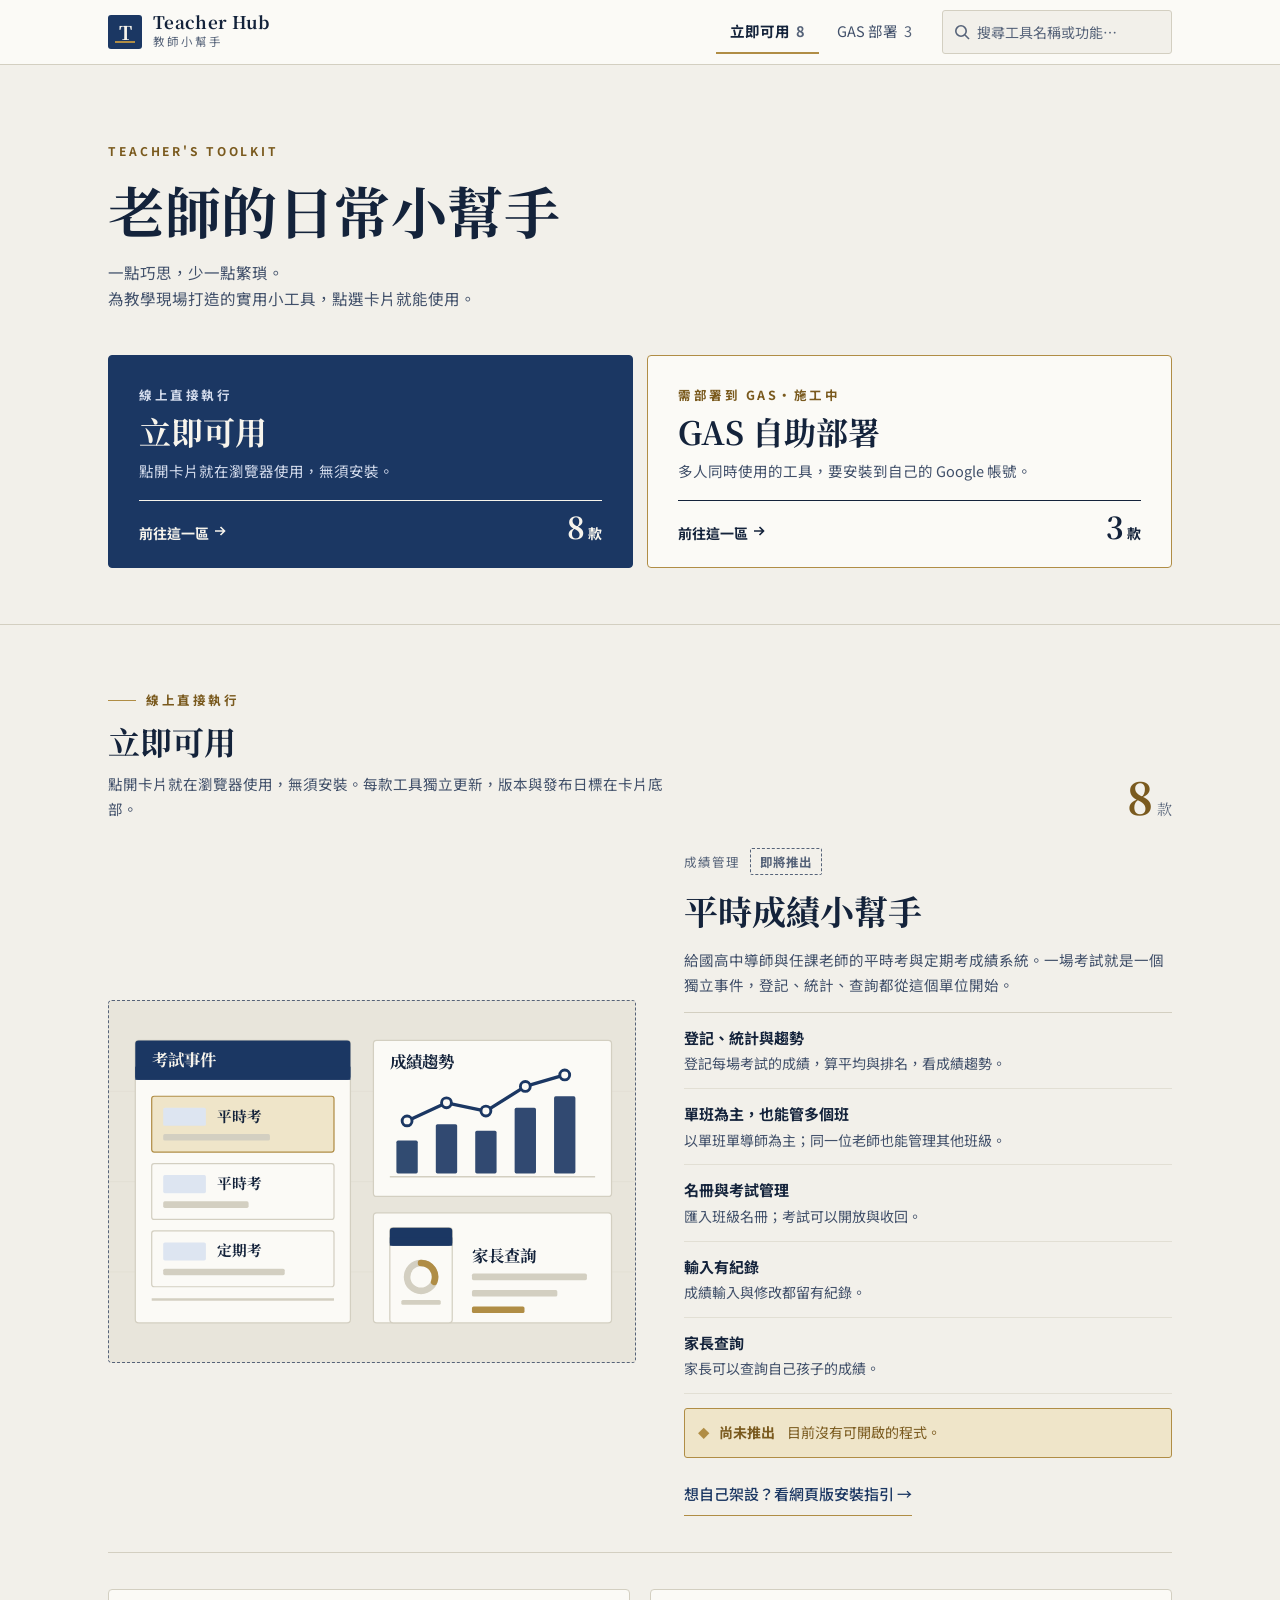
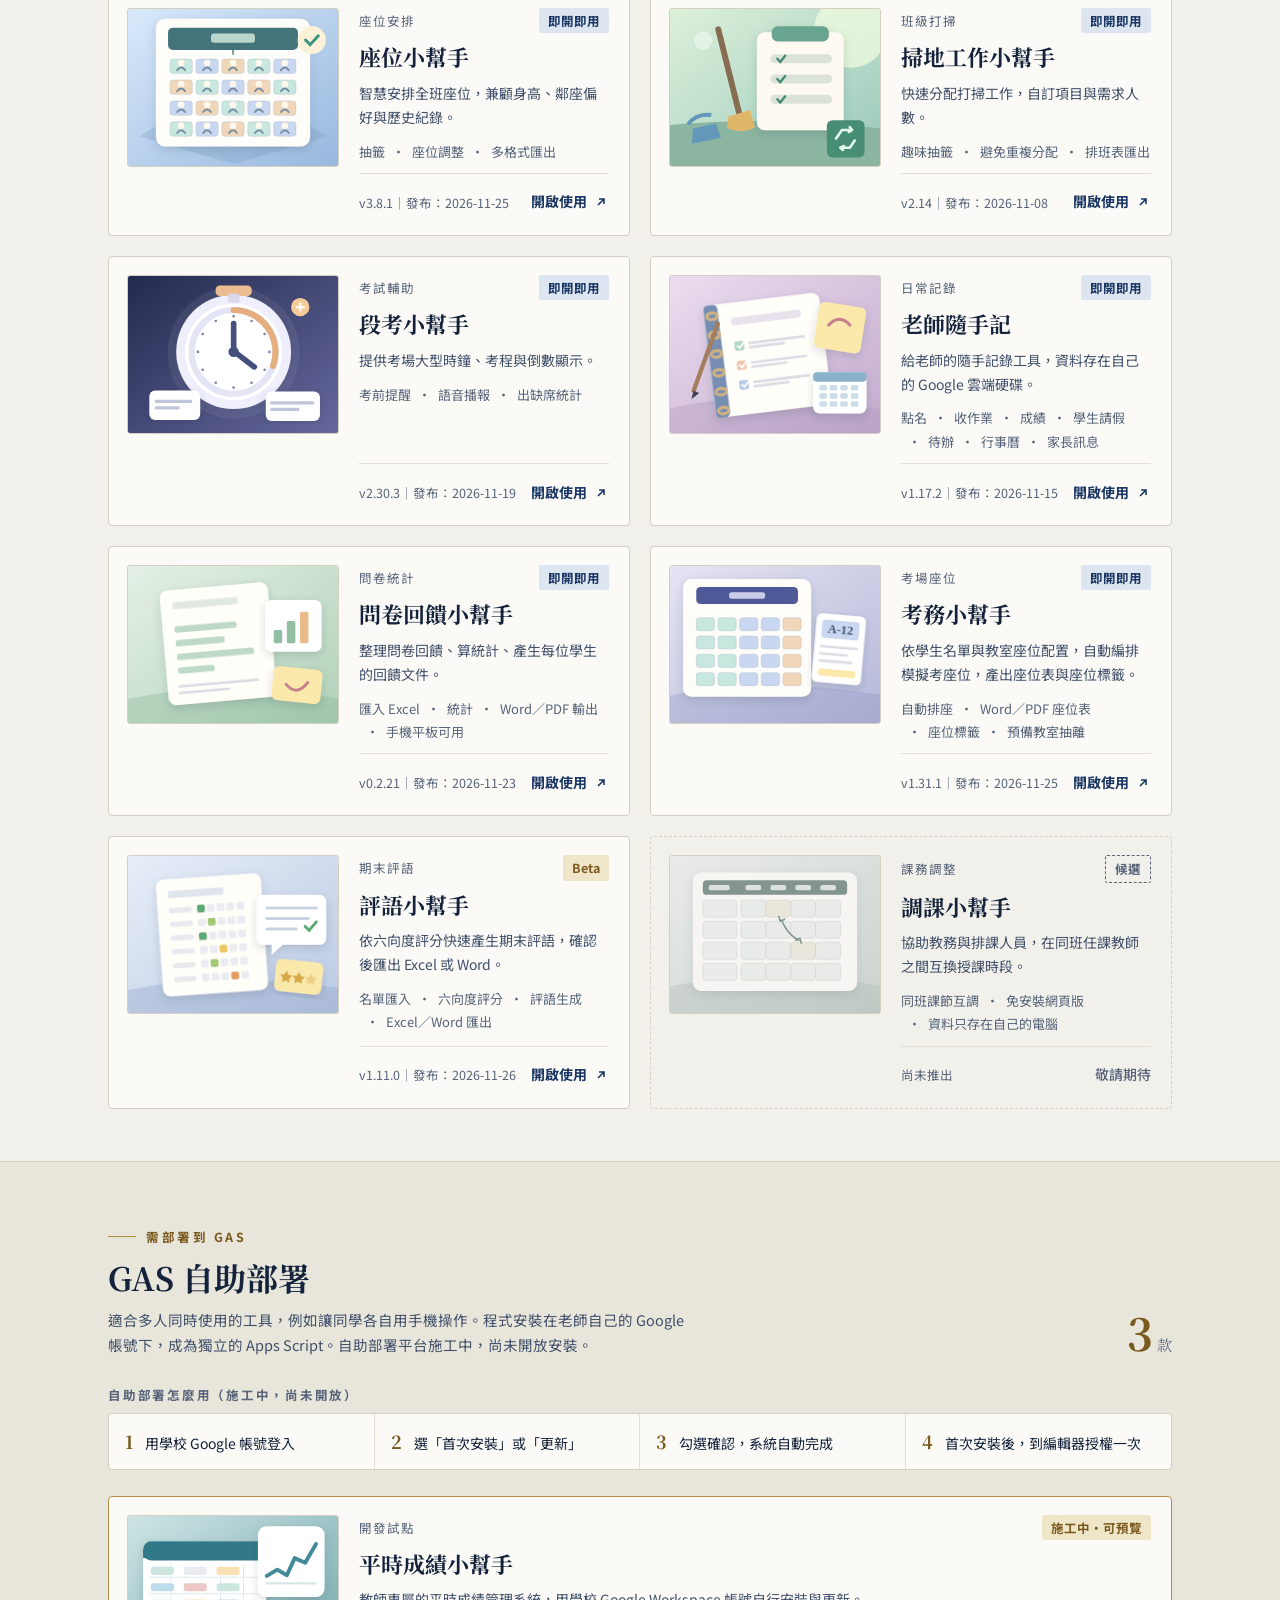
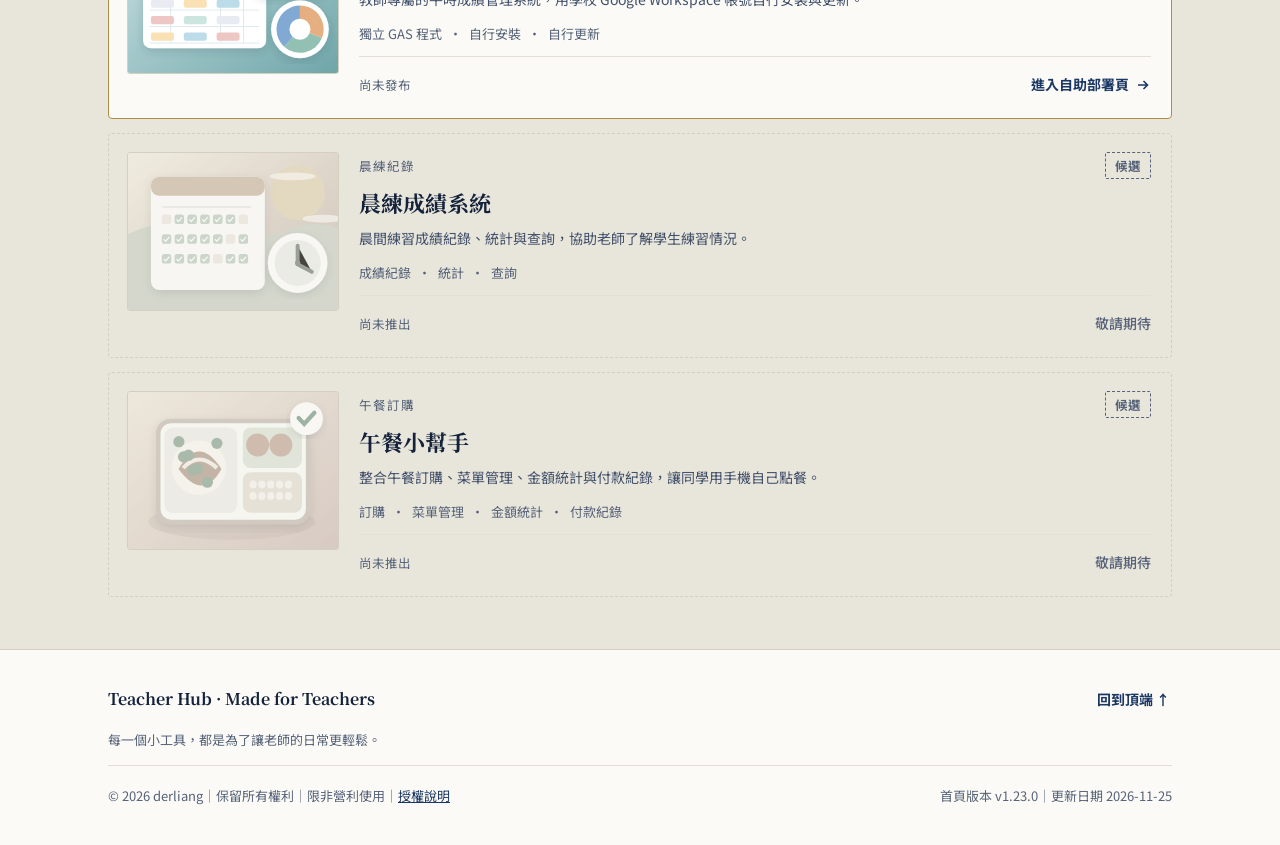
==== commit 16b2ec21: "chore: sync approved tool release versions" ====
--- a/index.html
+++ b/index.html
@@ -315,7 +315,7 @@
 <a class="card row live" href="https://derliang.github.io/teacher-notes-web/" aria-label="開啟老師隨手記"><div class="thumb"><img src="./images/cards/notes.svg" alt="老師隨手記插畫" loading="lazy" width="640" height="480"></div><div class="cb"><div class="meta"><span class="tag">日常記錄</span><span class="st st-live">即開即用</span></div><h3>老師隨手記</h3><p class="lead">給老師的隨手記錄工具，資料存在自己的 Google 雲端硬碟。</p><ul class="feat"><li>點名</li><li>收作業</li><li>成績</li><li>學生請假</li><li>待辦</li><li>行事曆</li><li>家長訊息</li></ul><div class="foot"><div class="app-meta" data-tool="teacher-notes-web"><strong>v1.17.2</strong><span class="date">發布：2026-11-15</span></div><span class="go">開啟使用 <svg width="16" height="16" viewBox="0 0 16 16" aria-hidden="true"><path d="M5 11l6-6M6 5h5v5" fill="none" stroke="currentColor" stroke-width="1.6"/></svg></span></div></div></a>
 <a class="card row live" href="https://derliang.github.io/survey-feedback-helper/" aria-label="開啟問卷回饋小幫手"><div class="thumb"><img src="./images/cards/survey.svg" alt="問卷回饋小幫手插畫" loading="lazy" width="640" height="480"></div><div class="cb"><div class="meta"><span class="tag">問卷統計</span><span class="st st-live">即開即用</span></div><h3>問卷回饋小幫手</h3><p class="lead">整理問卷回饋、算統計、產生每位學生的回饋文件。</p><ul class="feat"><li>匯入 Excel</li><li>統計</li><li>Word／PDF 輸出</li><li>手機平板可用</li></ul><div class="foot"><div class="app-meta" data-tool="survey-feedback-helper"><strong>v0.2.21</strong><span class="date">發布：2026-11-23</span></div><span class="go">開啟使用 <svg width="16" height="16" viewBox="0 0 16 16" aria-hidden="true"><path d="M5 11l6-6M6 5h5v5" fill="none" stroke="currentColor" stroke-width="1.6"/></svg></span></div></div></a>
 <a class="card row live" href="https://derliang.github.io/exam-affairs-helper/" aria-label="開啟考務小幫手"><div class="thumb"><img src="./images/cards/mock-exam.svg" alt="考務小幫手插畫" loading="lazy" width="640" height="480"></div><div class="cb"><div class="meta"><span class="tag">考場座位</span><span class="st st-live">即開即用</span></div><h3>考務小幫手</h3><p class="lead">依學生名單與教室座位配置，自動編排模擬考座位，產出座位表與座位標籤。</p><ul class="feat"><li>自動排座</li><li>Word／PDF 座位表</li><li>座位標籤</li><li>預備教室抽離</li></ul><div class="foot"><div class="app-meta" data-tool="exam-affairs-helper"><strong>v1.31.1</strong><span class="date">發布：2026-11-25</span></div><span class="go">開啟使用 <svg width="16" height="16" viewBox="0 0 16 16" aria-hidden="true"><path d="M5 11l6-6M6 5h5v5" fill="none" stroke="currentColor" stroke-width="1.6"/></svg></span></div></div></a>
-<a class="card row beta" href="https://derliang.github.io/comment-helper/" aria-label="開啟評語小幫手（Beta 測試版）"><div class="thumb"><img src="./images/cards/comment-helper.svg" alt="評語小幫手插畫" loading="lazy" width="640" height="480"></div><div class="cb"><div class="meta"><span class="tag">期末評語</span><span class="st st-beta">Beta</span></div><h3>評語小幫手</h3><p class="lead">依六向度評分快速產生期末評語，確認後匯出 Excel 或 Word。</p><ul class="feat"><li>名單匯入</li><li>六向度評分</li><li>評語生成</li><li>Excel／Word 匯出</li></ul><div class="foot"><div class="app-meta" data-tool="comment-helper"><strong>v1.9.0</strong><span class="date">發布：2026-11-26</span></div><span class="go">開啟使用 <svg width="16" height="16" viewBox="0 0 16 16" aria-hidden="true"><path d="M5 11l6-6M6 5h5v5" fill="none" stroke="currentColor" stroke-width="1.6"/></svg></span></div></div></a><article class="card row cand" aria-label="調課小幫手，正式版尚未推出，敬請期待"><div class="thumb"><img src="./images/cards/class-swap.svg" alt="調課小幫手插畫" loading="lazy" width="640" height="480"></div><div class="cb"><div class="meta"><span class="tag">課務調整</span><span class="st st-cand">候選</span></div><h3>調課小幫手</h3><p class="lead">協助教務與排課人員，在同班任課教師之間互換授課時段。</p><ul class="feat"><li>同班課節互調</li><li>免安裝網頁版</li><li>資料只存在自己的電腦</li></ul><div class="foot"><span class="ver">尚未推出</span><span class="go">敬請期待</span></div></div></article>
+<a class="card row beta" href="https://derliang.github.io/comment-helper/" aria-label="開啟評語小幫手（Beta 測試版）"><div class="thumb"><img src="./images/cards/comment-helper.svg" alt="評語小幫手插畫" loading="lazy" width="640" height="480"></div><div class="cb"><div class="meta"><span class="tag">期末評語</span><span class="st st-beta">Beta</span></div><h3>評語小幫手</h3><p class="lead">依六向度評分快速產生期末評語，確認後匯出 Excel 或 Word。</p><ul class="feat"><li>名單匯入</li><li>六向度評分</li><li>評語生成</li><li>Excel／Word 匯出</li></ul><div class="foot"><div class="app-meta" data-tool="comment-helper"><strong>v1.11.0</strong><span class="date">發布：2026-11-26</span></div><span class="go">開啟使用 <svg width="16" height="16" viewBox="0 0 16 16" aria-hidden="true"><path d="M5 11l6-6M6 5h5v5" fill="none" stroke="currentColor" stroke-width="1.6"/></svg></span></div></div></a><article class="card row cand" aria-label="調課小幫手，正式版尚未推出，敬請期待"><div class="thumb"><img src="./images/cards/class-swap.svg" alt="調課小幫手插畫" loading="lazy" width="640" height="480"></div><div class="cb"><div class="meta"><span class="tag">課務調整</span><span class="st st-cand">候選</span></div><h3>調課小幫手</h3><p class="lead">協助教務與排課人員，在同班任課教師之間互換授課時段。</p><ul class="feat"><li>同班課節互調</li><li>免安裝網頁版</li><li>資料只存在自己的電腦</li></ul><div class="foot"><span class="ver">尚未推出</span><span class="go">敬請期待</span></div></div></article>
 </div>
 </div></section>
 
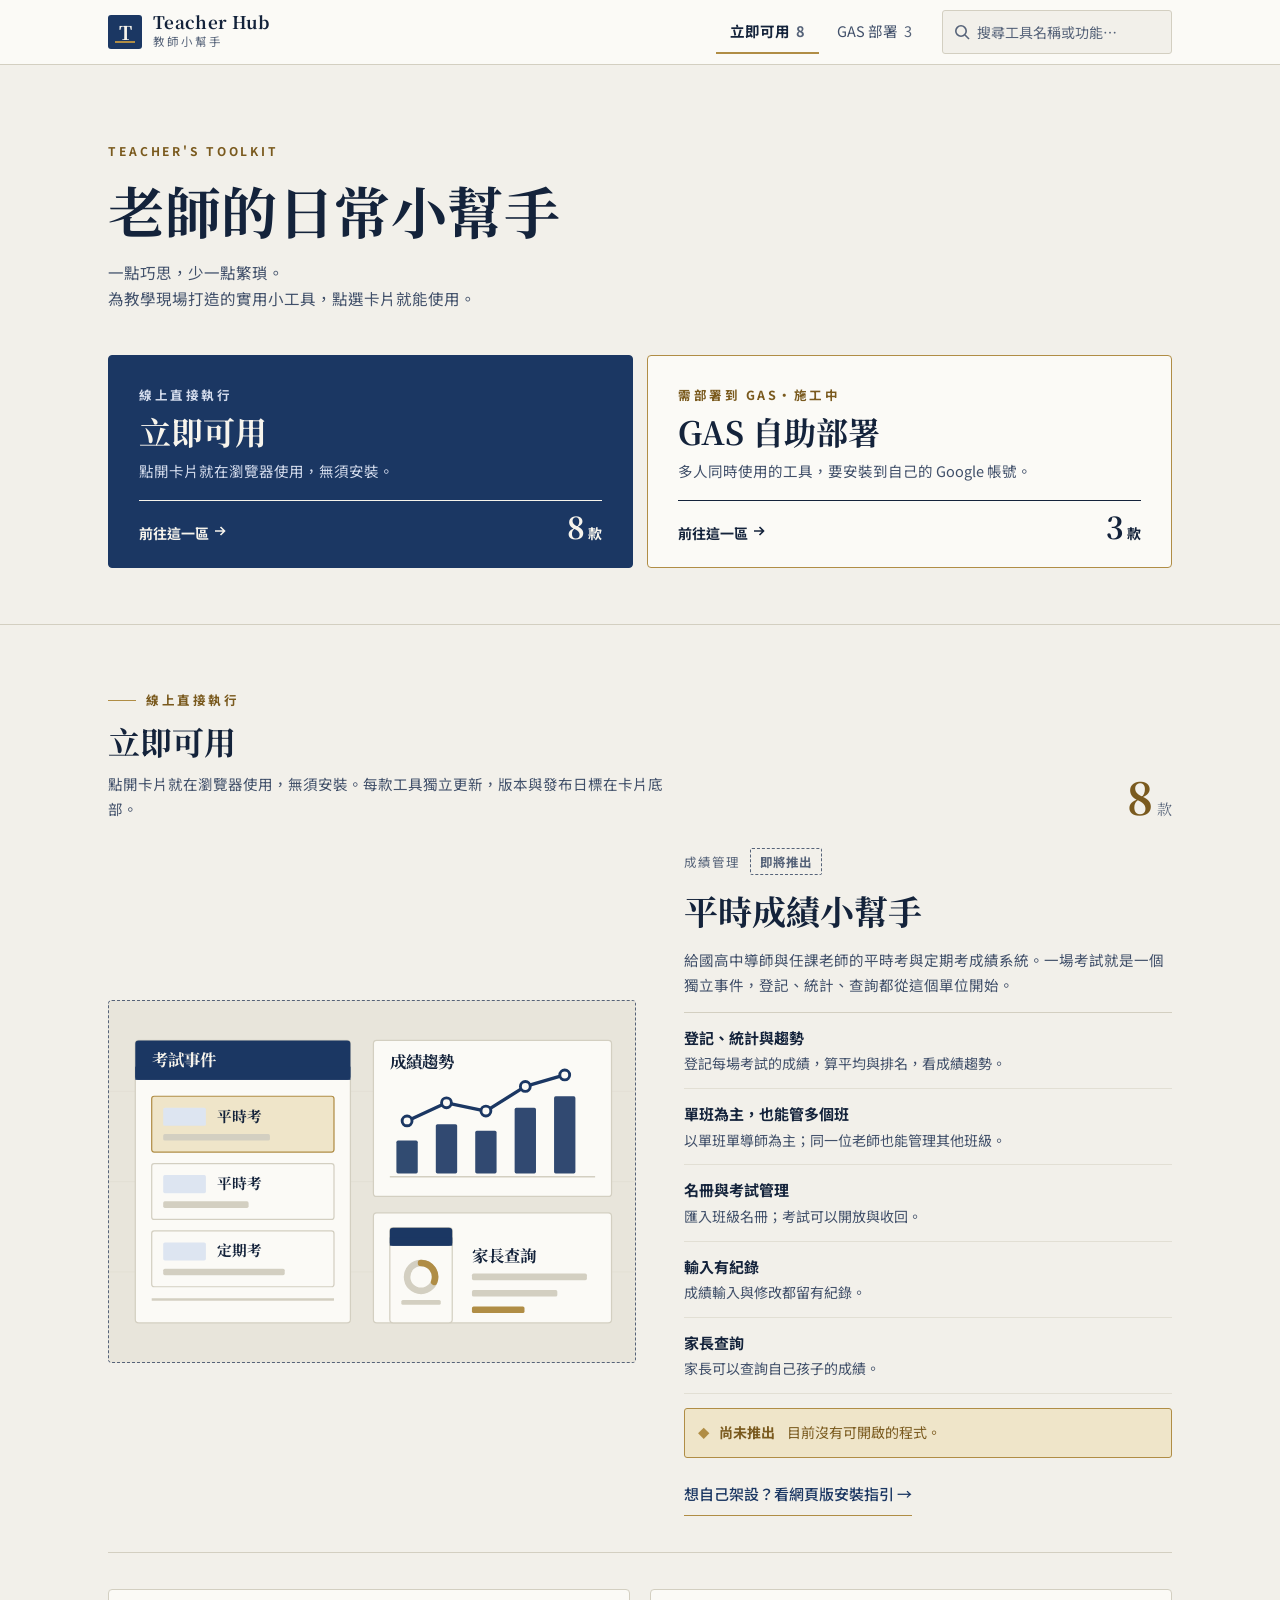
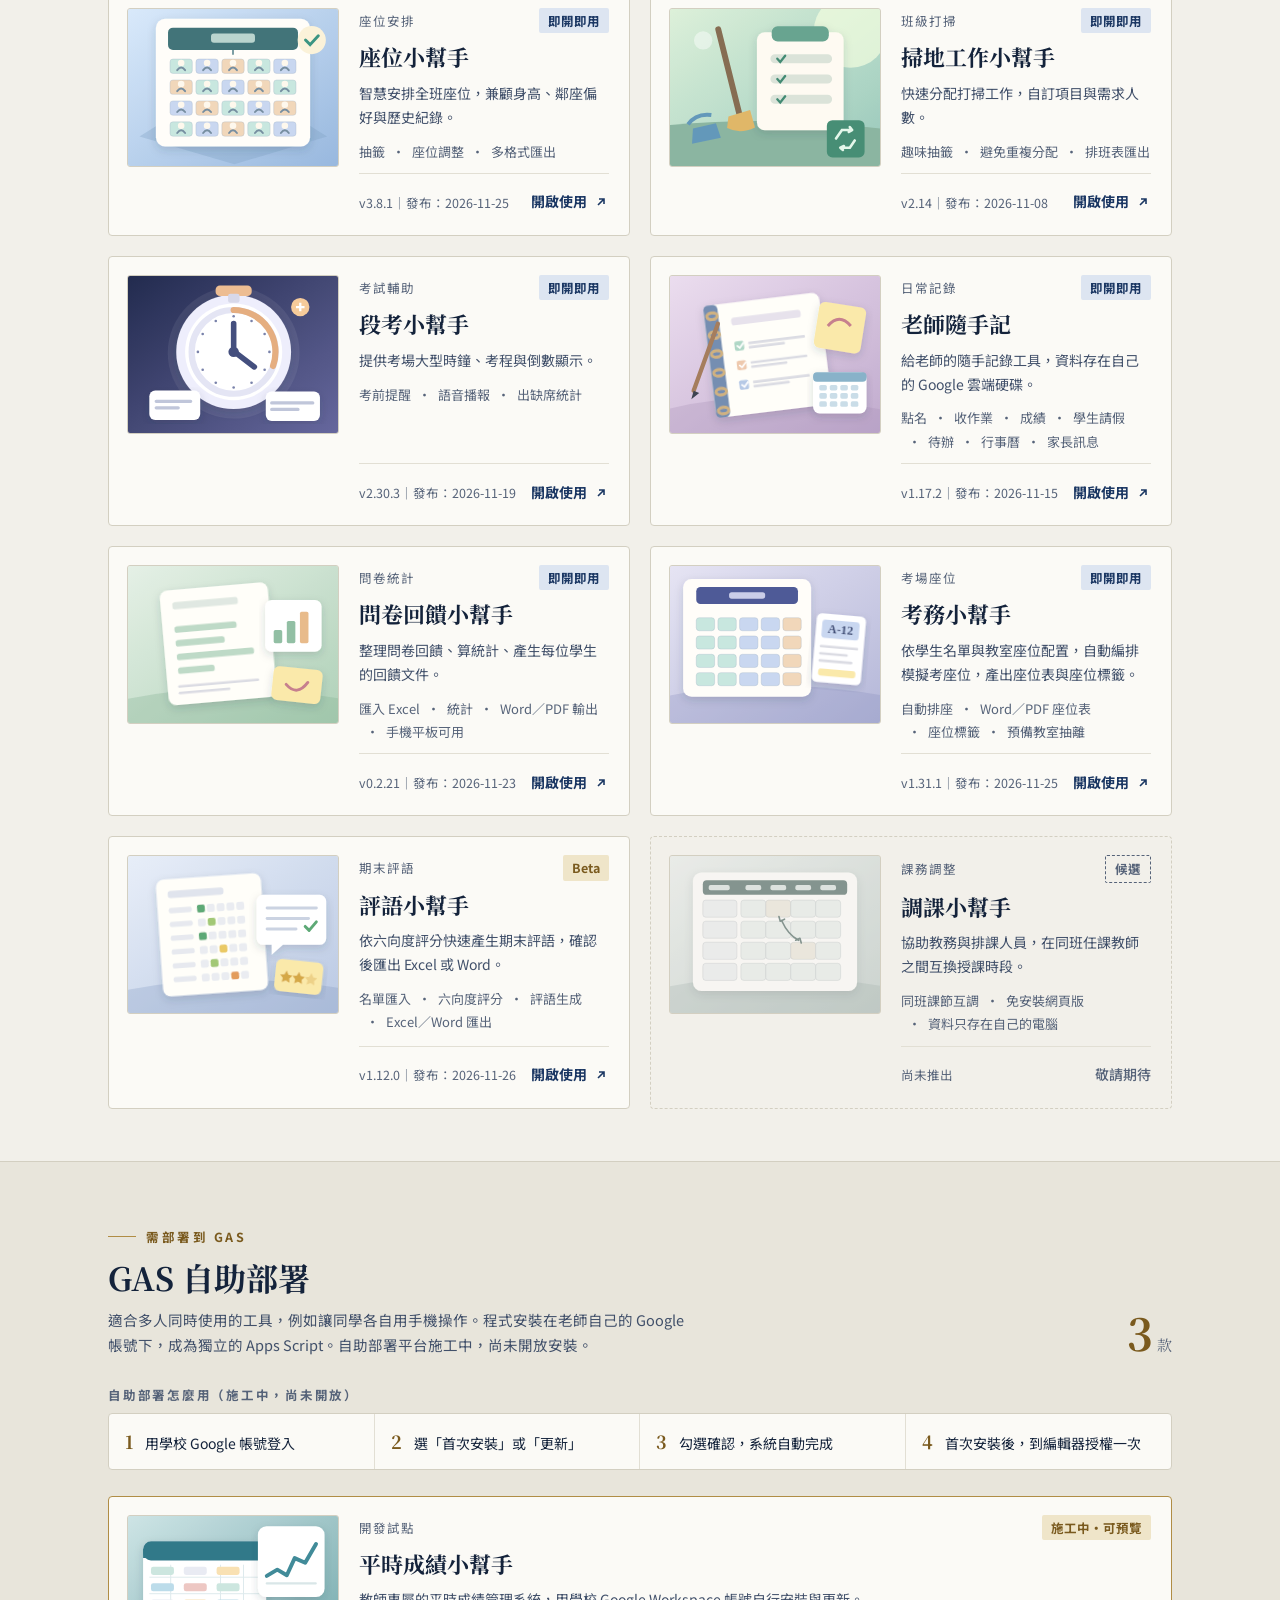
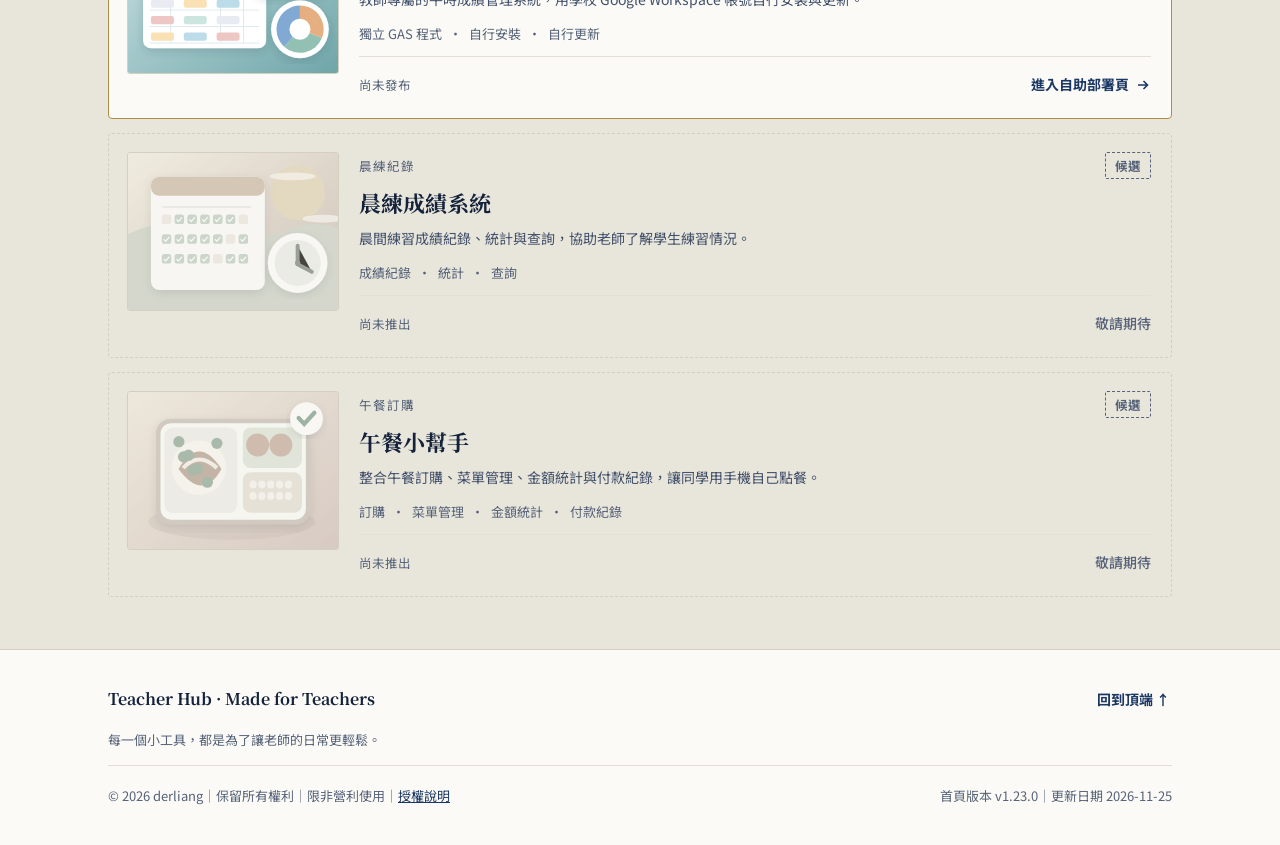
==== commit a281b1cf: "chore: sync approved tool release versions" ====
--- a/index.html
+++ b/index.html
@@ -315,7 +315,7 @@
 <a class="card row live" href="https://derliang.github.io/teacher-notes-web/" aria-label="開啟老師隨手記"><div class="thumb"><img src="./images/cards/notes.svg" alt="老師隨手記插畫" loading="lazy" width="640" height="480"></div><div class="cb"><div class="meta"><span class="tag">日常記錄</span><span class="st st-live">即開即用</span></div><h3>老師隨手記</h3><p class="lead">給老師的隨手記錄工具，資料存在自己的 Google 雲端硬碟。</p><ul class="feat"><li>點名</li><li>收作業</li><li>成績</li><li>學生請假</li><li>待辦</li><li>行事曆</li><li>家長訊息</li></ul><div class="foot"><div class="app-meta" data-tool="teacher-notes-web"><strong>v1.17.2</strong><span class="date">發布：2026-11-15</span></div><span class="go">開啟使用 <svg width="16" height="16" viewBox="0 0 16 16" aria-hidden="true"><path d="M5 11l6-6M6 5h5v5" fill="none" stroke="currentColor" stroke-width="1.6"/></svg></span></div></div></a>
 <a class="card row live" href="https://derliang.github.io/survey-feedback-helper/" aria-label="開啟問卷回饋小幫手"><div class="thumb"><img src="./images/cards/survey.svg" alt="問卷回饋小幫手插畫" loading="lazy" width="640" height="480"></div><div class="cb"><div class="meta"><span class="tag">問卷統計</span><span class="st st-live">即開即用</span></div><h3>問卷回饋小幫手</h3><p class="lead">整理問卷回饋、算統計、產生每位學生的回饋文件。</p><ul class="feat"><li>匯入 Excel</li><li>統計</li><li>Word／PDF 輸出</li><li>手機平板可用</li></ul><div class="foot"><div class="app-meta" data-tool="survey-feedback-helper"><strong>v0.2.21</strong><span class="date">發布：2026-11-23</span></div><span class="go">開啟使用 <svg width="16" height="16" viewBox="0 0 16 16" aria-hidden="true"><path d="M5 11l6-6M6 5h5v5" fill="none" stroke="currentColor" stroke-width="1.6"/></svg></span></div></div></a>
 <a class="card row live" href="https://derliang.github.io/exam-affairs-helper/" aria-label="開啟考務小幫手"><div class="thumb"><img src="./images/cards/mock-exam.svg" alt="考務小幫手插畫" loading="lazy" width="640" height="480"></div><div class="cb"><div class="meta"><span class="tag">考場座位</span><span class="st st-live">即開即用</span></div><h3>考務小幫手</h3><p class="lead">依學生名單與教室座位配置，自動編排模擬考座位，產出座位表與座位標籤。</p><ul class="feat"><li>自動排座</li><li>Word／PDF 座位表</li><li>座位標籤</li><li>預備教室抽離</li></ul><div class="foot"><div class="app-meta" data-tool="exam-affairs-helper"><strong>v1.31.1</strong><span class="date">發布：2026-11-25</span></div><span class="go">開啟使用 <svg width="16" height="16" viewBox="0 0 16 16" aria-hidden="true"><path d="M5 11l6-6M6 5h5v5" fill="none" stroke="currentColor" stroke-width="1.6"/></svg></span></div></div></a>
-<a class="card row beta" href="https://derliang.github.io/comment-helper/" aria-label="開啟評語小幫手（Beta 測試版）"><div class="thumb"><img src="./images/cards/comment-helper.svg" alt="評語小幫手插畫" loading="lazy" width="640" height="480"></div><div class="cb"><div class="meta"><span class="tag">期末評語</span><span class="st st-beta">Beta</span></div><h3>評語小幫手</h3><p class="lead">依六向度評分快速產生期末評語，確認後匯出 Excel 或 Word。</p><ul class="feat"><li>名單匯入</li><li>六向度評分</li><li>評語生成</li><li>Excel／Word 匯出</li></ul><div class="foot"><div class="app-meta" data-tool="comment-helper"><strong>v1.11.0</strong><span class="date">發布：2026-11-26</span></div><span class="go">開啟使用 <svg width="16" height="16" viewBox="0 0 16 16" aria-hidden="true"><path d="M5 11l6-6M6 5h5v5" fill="none" stroke="currentColor" stroke-width="1.6"/></svg></span></div></div></a><article class="card row cand" aria-label="調課小幫手，正式版尚未推出，敬請期待"><div class="thumb"><img src="./images/cards/class-swap.svg" alt="調課小幫手插畫" loading="lazy" width="640" height="480"></div><div class="cb"><div class="meta"><span class="tag">課務調整</span><span class="st st-cand">候選</span></div><h3>調課小幫手</h3><p class="lead">協助教務與排課人員，在同班任課教師之間互換授課時段。</p><ul class="feat"><li>同班課節互調</li><li>免安裝網頁版</li><li>資料只存在自己的電腦</li></ul><div class="foot"><span class="ver">尚未推出</span><span class="go">敬請期待</span></div></div></article>
+<a class="card row beta" href="https://derliang.github.io/comment-helper/" aria-label="開啟評語小幫手（Beta 測試版）"><div class="thumb"><img src="./images/cards/comment-helper.svg" alt="評語小幫手插畫" loading="lazy" width="640" height="480"></div><div class="cb"><div class="meta"><span class="tag">期末評語</span><span class="st st-beta">Beta</span></div><h3>評語小幫手</h3><p class="lead">依六向度評分快速產生期末評語，確認後匯出 Excel 或 Word。</p><ul class="feat"><li>名單匯入</li><li>六向度評分</li><li>評語生成</li><li>Excel／Word 匯出</li></ul><div class="foot"><div class="app-meta" data-tool="comment-helper"><strong>v1.12.0</strong><span class="date">發布：2026-11-26</span></div><span class="go">開啟使用 <svg width="16" height="16" viewBox="0 0 16 16" aria-hidden="true"><path d="M5 11l6-6M6 5h5v5" fill="none" stroke="currentColor" stroke-width="1.6"/></svg></span></div></div></a><article class="card row cand" aria-label="調課小幫手，正式版尚未推出，敬請期待"><div class="thumb"><img src="./images/cards/class-swap.svg" alt="調課小幫手插畫" loading="lazy" width="640" height="480"></div><div class="cb"><div class="meta"><span class="tag">課務調整</span><span class="st st-cand">候選</span></div><h3>調課小幫手</h3><p class="lead">協助教務與排課人員，在同班任課教師之間互換授課時段。</p><ul class="feat"><li>同班課節互調</li><li>免安裝網頁版</li><li>資料只存在自己的電腦</li></ul><div class="foot"><span class="ver">尚未推出</span><span class="go">敬請期待</span></div></div></article>
 </div>
 </div></section>
 
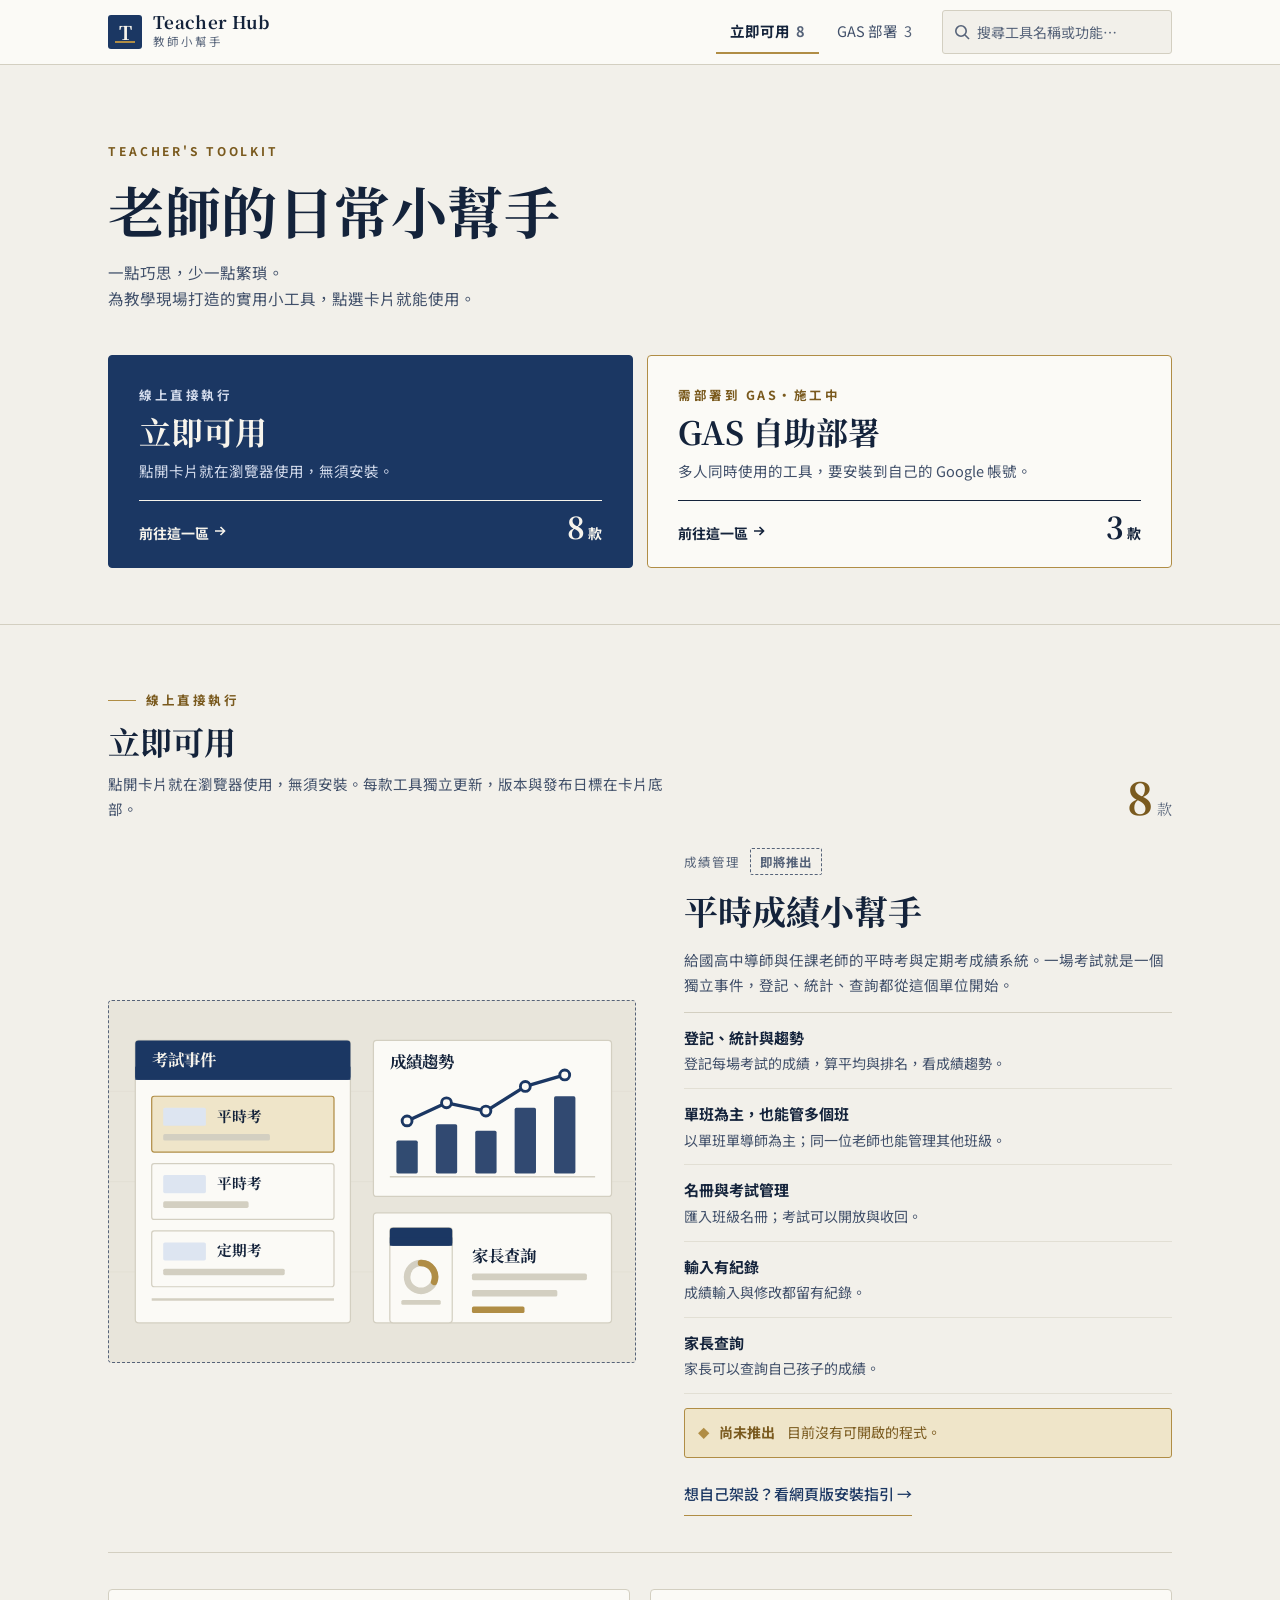
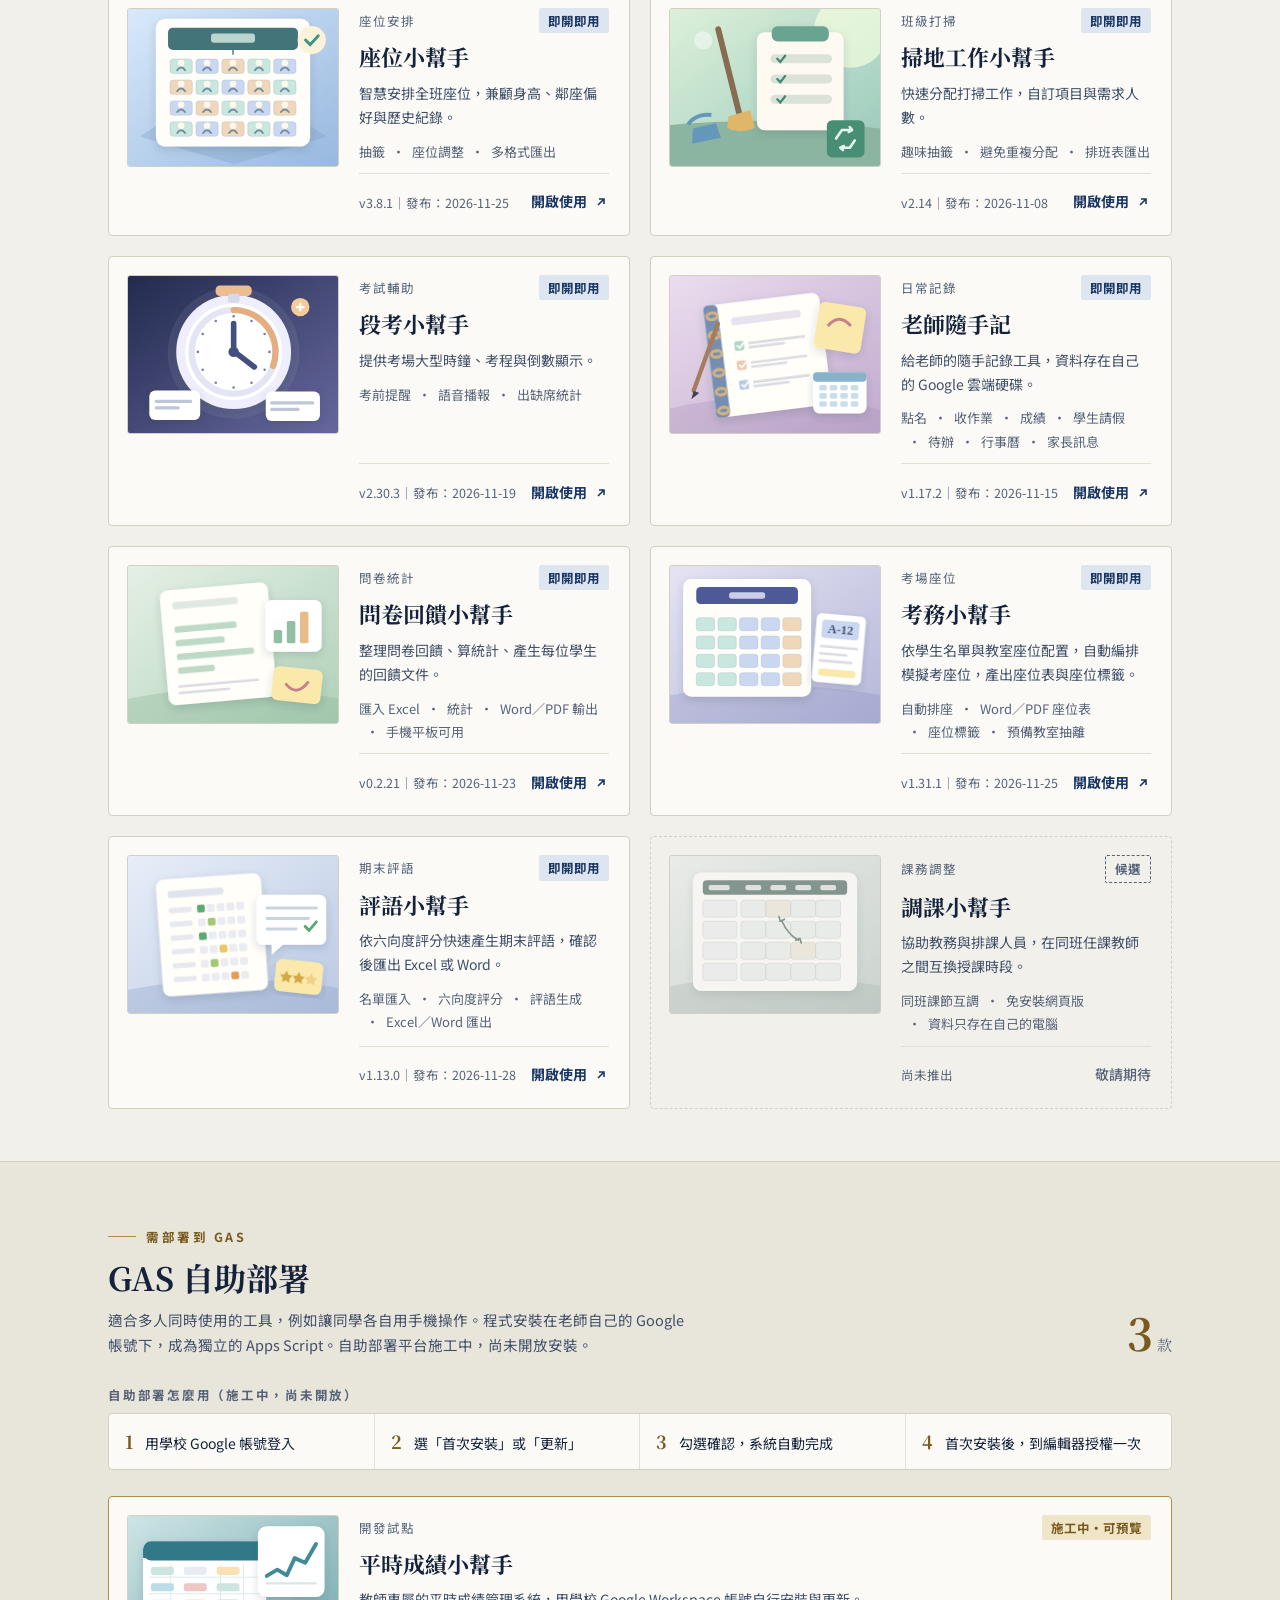
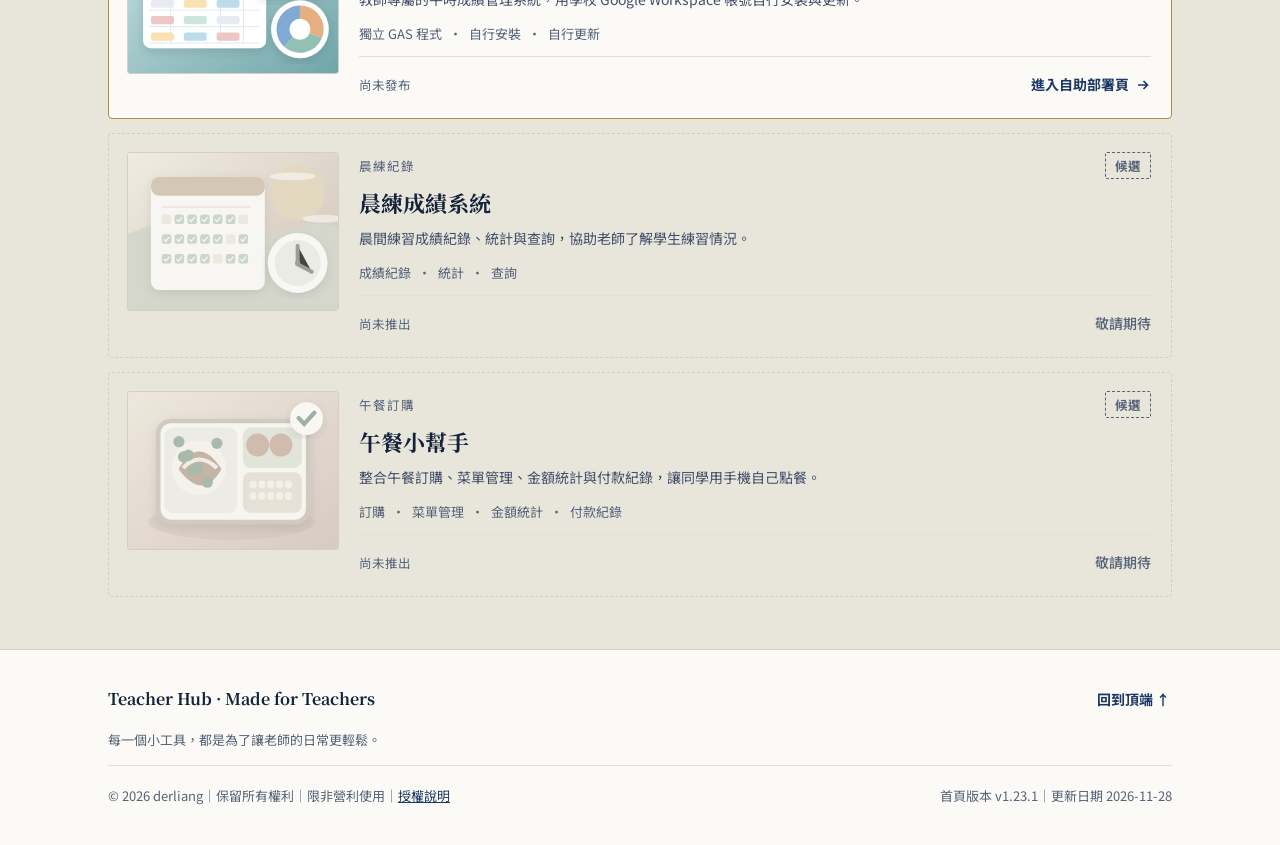
==== commit 7194ce24: "feat: 評語小幫手卡片由 Beta 升為即開即用，版本 v1.13.0（首頁 v1.23.1） Co-Authored-By: Claude Sonnet 5.5 <noreply@anthrop" ====
--- a/index.html
+++ b/index.html
@@ -315,7 +315,7 @@
 <a class="card row live" href="https://derliang.github.io/teacher-notes-web/" aria-label="開啟老師隨手記"><div class="thumb"><img src="./images/cards/notes.svg" alt="老師隨手記插畫" loading="lazy" width="640" height="480"></div><div class="cb"><div class="meta"><span class="tag">日常記錄</span><span class="st st-live">即開即用</span></div><h3>老師隨手記</h3><p class="lead">給老師的隨手記錄工具，資料存在自己的 Google 雲端硬碟。</p><ul class="feat"><li>點名</li><li>收作業</li><li>成績</li><li>學生請假</li><li>待辦</li><li>行事曆</li><li>家長訊息</li></ul><div class="foot"><div class="app-meta" data-tool="teacher-notes-web"><strong>v1.17.2</strong><span class="date">發布：2026-11-15</span></div><span class="go">開啟使用 <svg width="16" height="16" viewBox="0 0 16 16" aria-hidden="true"><path d="M5 11l6-6M6 5h5v5" fill="none" stroke="currentColor" stroke-width="1.6"/></svg></span></div></div></a>
 <a class="card row live" href="https://derliang.github.io/survey-feedback-helper/" aria-label="開啟問卷回饋小幫手"><div class="thumb"><img src="./images/cards/survey.svg" alt="問卷回饋小幫手插畫" loading="lazy" width="640" height="480"></div><div class="cb"><div class="meta"><span class="tag">問卷統計</span><span class="st st-live">即開即用</span></div><h3>問卷回饋小幫手</h3><p class="lead">整理問卷回饋、算統計、產生每位學生的回饋文件。</p><ul class="feat"><li>匯入 Excel</li><li>統計</li><li>Word／PDF 輸出</li><li>手機平板可用</li></ul><div class="foot"><div class="app-meta" data-tool="survey-feedback-helper"><strong>v0.2.21</strong><span class="date">發布：2026-11-23</span></div><span class="go">開啟使用 <svg width="16" height="16" viewBox="0 0 16 16" aria-hidden="true"><path d="M5 11l6-6M6 5h5v5" fill="none" stroke="currentColor" stroke-width="1.6"/></svg></span></div></div></a>
 <a class="card row live" href="https://derliang.github.io/exam-affairs-helper/" aria-label="開啟考務小幫手"><div class="thumb"><img src="./images/cards/mock-exam.svg" alt="考務小幫手插畫" loading="lazy" width="640" height="480"></div><div class="cb"><div class="meta"><span class="tag">考場座位</span><span class="st st-live">即開即用</span></div><h3>考務小幫手</h3><p class="lead">依學生名單與教室座位配置，自動編排模擬考座位，產出座位表與座位標籤。</p><ul class="feat"><li>自動排座</li><li>Word／PDF 座位表</li><li>座位標籤</li><li>預備教室抽離</li></ul><div class="foot"><div class="app-meta" data-tool="exam-affairs-helper"><strong>v1.31.1</strong><span class="date">發布：2026-11-25</span></div><span class="go">開啟使用 <svg width="16" height="16" viewBox="0 0 16 16" aria-hidden="true"><path d="M5 11l6-6M6 5h5v5" fill="none" stroke="currentColor" stroke-width="1.6"/></svg></span></div></div></a>
-<a class="card row beta" href="https://derliang.github.io/comment-helper/" aria-label="開啟評語小幫手（Beta 測試版）"><div class="thumb"><img src="./images/cards/comment-helper.svg" alt="評語小幫手插畫" loading="lazy" width="640" height="480"></div><div class="cb"><div class="meta"><span class="tag">期末評語</span><span class="st st-beta">Beta</span></div><h3>評語小幫手</h3><p class="lead">依六向度評分快速產生期末評語，確認後匯出 Excel 或 Word。</p><ul class="feat"><li>名單匯入</li><li>六向度評分</li><li>評語生成</li><li>Excel／Word 匯出</li></ul><div class="foot"><div class="app-meta" data-tool="comment-helper"><strong>v1.12.0</strong><span class="date">發布：2026-11-26</span></div><span class="go">開啟使用 <svg width="16" height="16" viewBox="0 0 16 16" aria-hidden="true"><path d="M5 11l6-6M6 5h5v5" fill="none" stroke="currentColor" stroke-width="1.6"/></svg></span></div></div></a><article class="card row cand" aria-label="調課小幫手，正式版尚未推出，敬請期待"><div class="thumb"><img src="./images/cards/class-swap.svg" alt="調課小幫手插畫" loading="lazy" width="640" height="480"></div><div class="cb"><div class="meta"><span class="tag">課務調整</span><span class="st st-cand">候選</span></div><h3>調課小幫手</h3><p class="lead">協助教務與排課人員，在同班任課教師之間互換授課時段。</p><ul class="feat"><li>同班課節互調</li><li>免安裝網頁版</li><li>資料只存在自己的電腦</li></ul><div class="foot"><span class="ver">尚未推出</span><span class="go">敬請期待</span></div></div></article>
+<a class="card row live" href="https://derliang.github.io/comment-helper/" aria-label="開啟評語小幫手"><div class="thumb"><img src="./images/cards/comment-helper.svg" alt="評語小幫手插畫" loading="lazy" width="640" height="480"></div><div class="cb"><div class="meta"><span class="tag">期末評語</span><span class="st st-live">即開即用</span></div><h3>評語小幫手</h3><p class="lead">依六向度評分快速產生期末評語，確認後匯出 Excel 或 Word。</p><ul class="feat"><li>名單匯入</li><li>六向度評分</li><li>評語生成</li><li>Excel／Word 匯出</li></ul><div class="foot"><div class="app-meta" data-tool="comment-helper"><strong>v1.13.0</strong><span class="date">發布：2026-11-28</span></div><span class="go">開啟使用 <svg width="16" height="16" viewBox="0 0 16 16" aria-hidden="true"><path d="M5 11l6-6M6 5h5v5" fill="none" stroke="currentColor" stroke-width="1.6"/></svg></span></div></div></a><article class="card row cand" aria-label="調課小幫手，正式版尚未推出，敬請期待"><div class="thumb"><img src="./images/cards/class-swap.svg" alt="調課小幫手插畫" loading="lazy" width="640" height="480"></div><div class="cb"><div class="meta"><span class="tag">課務調整</span><span class="st st-cand">候選</span></div><h3>調課小幫手</h3><p class="lead">協助教務與排課人員，在同班任課教師之間互換授課時段。</p><ul class="feat"><li>同班課節互調</li><li>免安裝網頁版</li><li>資料只存在自己的電腦</li></ul><div class="foot"><span class="ver">尚未推出</span><span class="go">敬請期待</span></div></div></article>
 </div>
 </div></section>
 
@@ -334,7 +334,7 @@
 <div class="wrap"><p class="empty" id="empty" role="status" hidden>沒有符合的工具，請換個關鍵字試試。</p></div>
 </main>
 
-<footer class="foot-site"><div class="wrap"><div class="fhead"><strong>Teacher Hub · Made for Teachers</strong><a class="top-link" href="#top">回到頂端 ↑</a></div><p class="fnote">每一個小工具，都是為了讓老師的日常更輕鬆。</p><div class="flegal"><span class="cr">© 2026 derliang｜保留所有權利｜限非營利使用｜<a href="https://github.com/derliang/teacher-hub/blob/main/LICENSE.md" target="_blank" rel="noopener">授權說明</a></span><span class="version-meta" id="site-version" aria-live="polite">首頁版本 v1.23.0｜更新日期 2026-11-25</span></div></div></footer>
+<footer class="foot-site"><div class="wrap"><div class="fhead"><strong>Teacher Hub · Made for Teachers</strong><a class="top-link" href="#top">回到頂端 ↑</a></div><p class="fnote">每一個小工具，都是為了讓老師的日常更輕鬆。</p><div class="flegal"><span class="cr">© 2026 derliang｜保留所有權利｜限非營利使用｜<a href="https://github.com/derliang/teacher-hub/blob/main/LICENSE.md" target="_blank" rel="noopener">授權說明</a></span><span class="version-meta" id="site-version" aria-live="polite">首頁版本 v1.23.1｜更新日期 2026-11-28</span></div></div></footer>
 
 <script>
 fetch('./site.json',{cache:'no-store'}).then(r=>{if(!r.ok)throw Error('metadata');return r.json()}).then(m=>{if(/^\d+\.\d+\.\d+$/.test(m.version)&&/^\d{4}-\d{2}-\d{2}$/.test(m.updated)){document.getElementById('site-version').textContent='首頁版本 v'+m.version+'｜更新日期 '+m.updated}}).catch(()=>{});
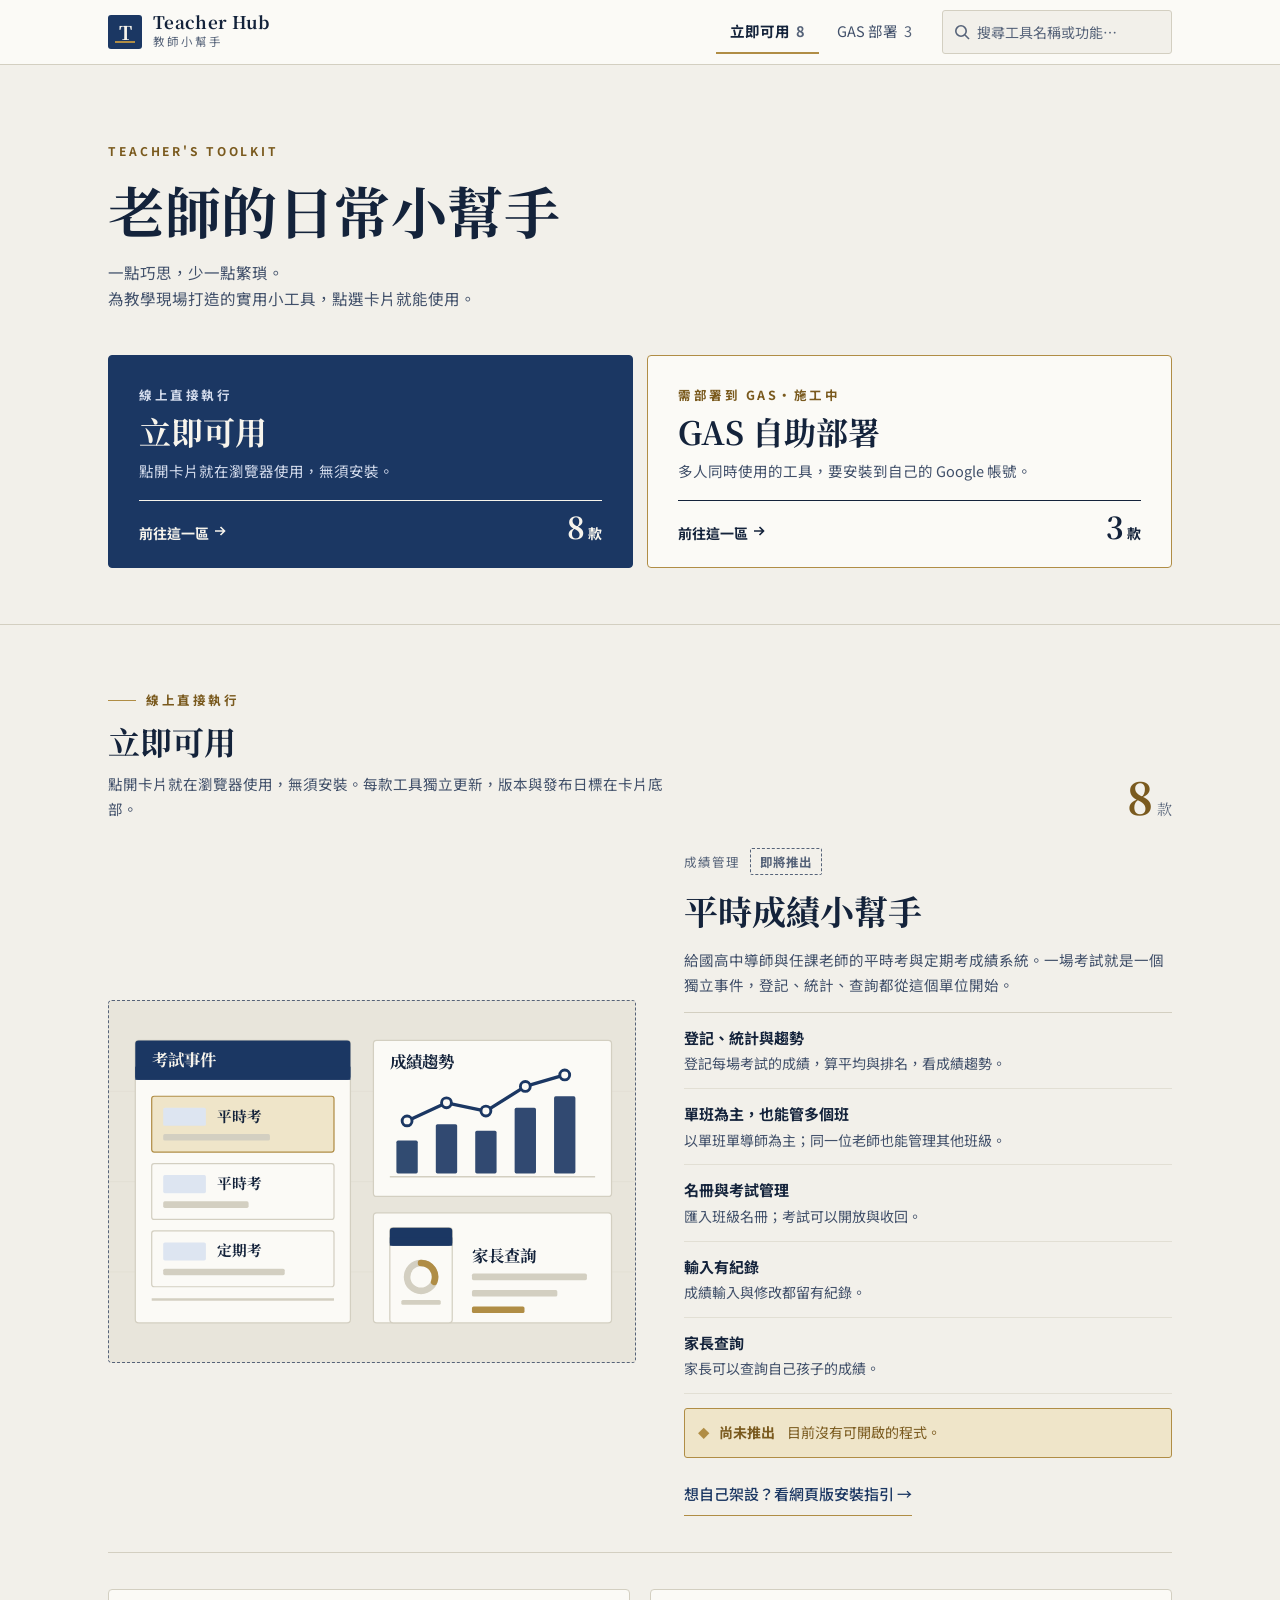
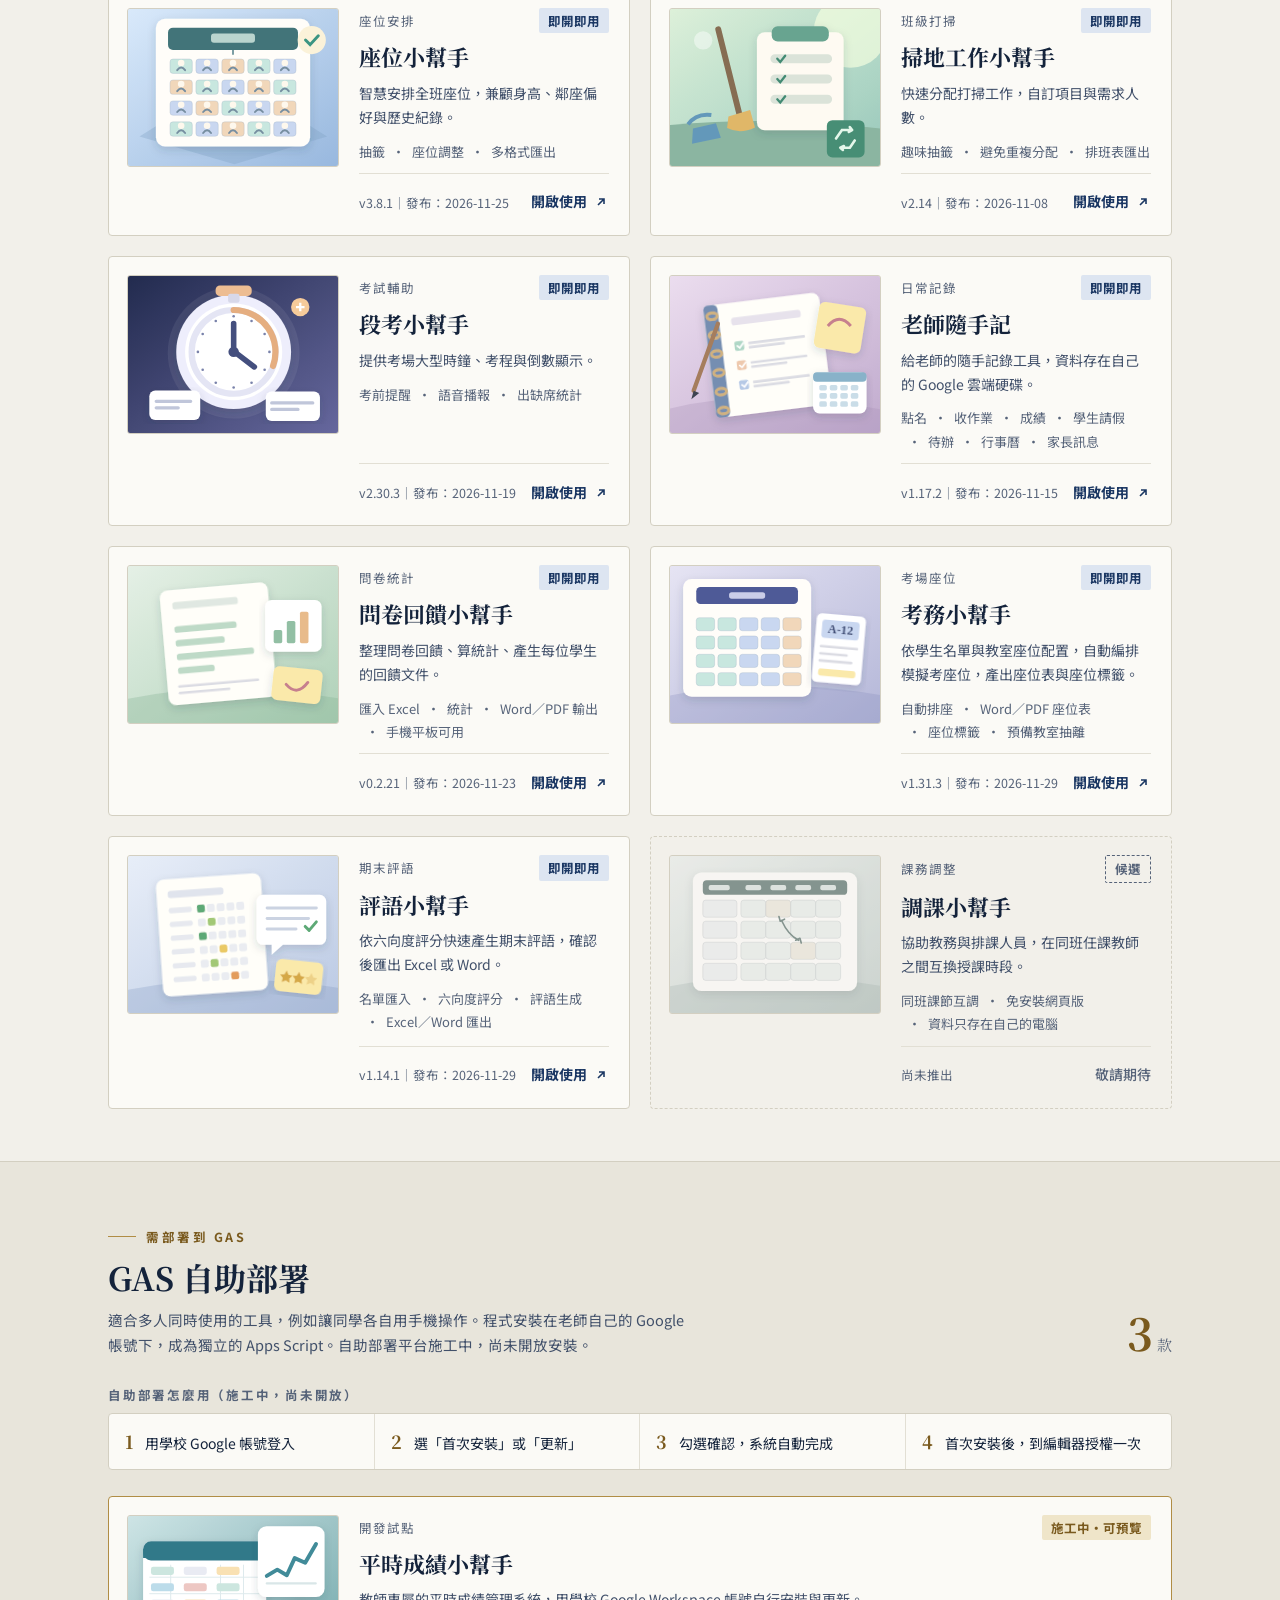
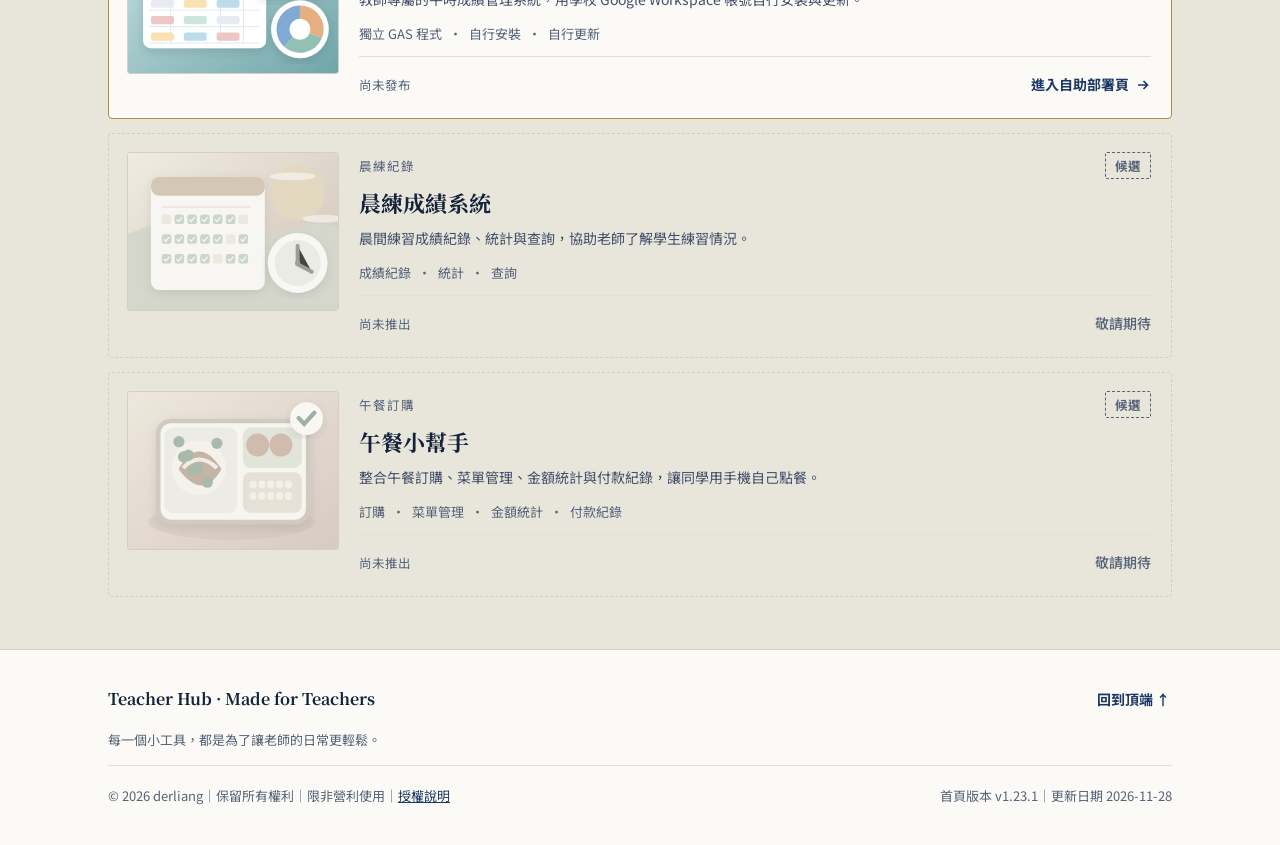
==== commit a88ce585: "chore: sync approved tool release versions" ====
--- a/index.html
+++ b/index.html
@@ -314,8 +314,8 @@
 <a class="card row live" href="https://derliang.github.io/exam-helper-clock/" aria-label="開啟段考小幫手"><div class="thumb"><img src="./images/cards/exam.svg" alt="段考小幫手插畫" loading="lazy" width="640" height="480"></div><div class="cb"><div class="meta"><span class="tag">考試輔助</span><span class="st st-live">即開即用</span></div><h3>段考小幫手</h3><p class="lead">提供考場大型時鐘、考程與倒數顯示。</p><ul class="feat"><li>考前提醒</li><li>語音播報</li><li>出缺席統計</li></ul><div class="foot"><div class="app-meta" data-tool="exam-helper-clock"><strong>v2.30.3</strong><span class="date">發布：2026-11-19</span></div><span class="go">開啟使用 <svg width="16" height="16" viewBox="0 0 16 16" aria-hidden="true"><path d="M5 11l6-6M6 5h5v5" fill="none" stroke="currentColor" stroke-width="1.6"/></svg></span></div></div></a>
 <a class="card row live" href="https://derliang.github.io/teacher-notes-web/" aria-label="開啟老師隨手記"><div class="thumb"><img src="./images/cards/notes.svg" alt="老師隨手記插畫" loading="lazy" width="640" height="480"></div><div class="cb"><div class="meta"><span class="tag">日常記錄</span><span class="st st-live">即開即用</span></div><h3>老師隨手記</h3><p class="lead">給老師的隨手記錄工具，資料存在自己的 Google 雲端硬碟。</p><ul class="feat"><li>點名</li><li>收作業</li><li>成績</li><li>學生請假</li><li>待辦</li><li>行事曆</li><li>家長訊息</li></ul><div class="foot"><div class="app-meta" data-tool="teacher-notes-web"><strong>v1.17.2</strong><span class="date">發布：2026-11-15</span></div><span class="go">開啟使用 <svg width="16" height="16" viewBox="0 0 16 16" aria-hidden="true"><path d="M5 11l6-6M6 5h5v5" fill="none" stroke="currentColor" stroke-width="1.6"/></svg></span></div></div></a>
 <a class="card row live" href="https://derliang.github.io/survey-feedback-helper/" aria-label="開啟問卷回饋小幫手"><div class="thumb"><img src="./images/cards/survey.svg" alt="問卷回饋小幫手插畫" loading="lazy" width="640" height="480"></div><div class="cb"><div class="meta"><span class="tag">問卷統計</span><span class="st st-live">即開即用</span></div><h3>問卷回饋小幫手</h3><p class="lead">整理問卷回饋、算統計、產生每位學生的回饋文件。</p><ul class="feat"><li>匯入 Excel</li><li>統計</li><li>Word／PDF 輸出</li><li>手機平板可用</li></ul><div class="foot"><div class="app-meta" data-tool="survey-feedback-helper"><strong>v0.2.21</strong><span class="date">發布：2026-11-23</span></div><span class="go">開啟使用 <svg width="16" height="16" viewBox="0 0 16 16" aria-hidden="true"><path d="M5 11l6-6M6 5h5v5" fill="none" stroke="currentColor" stroke-width="1.6"/></svg></span></div></div></a>
-<a class="card row live" href="https://derliang.github.io/exam-affairs-helper/" aria-label="開啟考務小幫手"><div class="thumb"><img src="./images/cards/mock-exam.svg" alt="考務小幫手插畫" loading="lazy" width="640" height="480"></div><div class="cb"><div class="meta"><span class="tag">考場座位</span><span class="st st-live">即開即用</span></div><h3>考務小幫手</h3><p class="lead">依學生名單與教室座位配置，自動編排模擬考座位，產出座位表與座位標籤。</p><ul class="feat"><li>自動排座</li><li>Word／PDF 座位表</li><li>座位標籤</li><li>預備教室抽離</li></ul><div class="foot"><div class="app-meta" data-tool="exam-affairs-helper"><strong>v1.31.1</strong><span class="date">發布：2026-11-25</span></div><span class="go">開啟使用 <svg width="16" height="16" viewBox="0 0 16 16" aria-hidden="true"><path d="M5 11l6-6M6 5h5v5" fill="none" stroke="currentColor" stroke-width="1.6"/></svg></span></div></div></a>
-<a class="card row live" href="https://derliang.github.io/comment-helper/" aria-label="開啟評語小幫手"><div class="thumb"><img src="./images/cards/comment-helper.svg" alt="評語小幫手插畫" loading="lazy" width="640" height="480"></div><div class="cb"><div class="meta"><span class="tag">期末評語</span><span class="st st-live">即開即用</span></div><h3>評語小幫手</h3><p class="lead">依六向度評分快速產生期末評語，確認後匯出 Excel 或 Word。</p><ul class="feat"><li>名單匯入</li><li>六向度評分</li><li>評語生成</li><li>Excel／Word 匯出</li></ul><div class="foot"><div class="app-meta" data-tool="comment-helper"><strong>v1.13.0</strong><span class="date">發布：2026-11-28</span></div><span class="go">開啟使用 <svg width="16" height="16" viewBox="0 0 16 16" aria-hidden="true"><path d="M5 11l6-6M6 5h5v5" fill="none" stroke="currentColor" stroke-width="1.6"/></svg></span></div></div></a><article class="card row cand" aria-label="調課小幫手，正式版尚未推出，敬請期待"><div class="thumb"><img src="./images/cards/class-swap.svg" alt="調課小幫手插畫" loading="lazy" width="640" height="480"></div><div class="cb"><div class="meta"><span class="tag">課務調整</span><span class="st st-cand">候選</span></div><h3>調課小幫手</h3><p class="lead">協助教務與排課人員，在同班任課教師之間互換授課時段。</p><ul class="feat"><li>同班課節互調</li><li>免安裝網頁版</li><li>資料只存在自己的電腦</li></ul><div class="foot"><span class="ver">尚未推出</span><span class="go">敬請期待</span></div></div></article>
+<a class="card row live" href="https://derliang.github.io/exam-affairs-helper/" aria-label="開啟考務小幫手"><div class="thumb"><img src="./images/cards/mock-exam.svg" alt="考務小幫手插畫" loading="lazy" width="640" height="480"></div><div class="cb"><div class="meta"><span class="tag">考場座位</span><span class="st st-live">即開即用</span></div><h3>考務小幫手</h3><p class="lead">依學生名單與教室座位配置，自動編排模擬考座位，產出座位表與座位標籤。</p><ul class="feat"><li>自動排座</li><li>Word／PDF 座位表</li><li>座位標籤</li><li>預備教室抽離</li></ul><div class="foot"><div class="app-meta" data-tool="exam-affairs-helper"><strong>v1.31.3</strong><span class="date">發布：2026-11-29</span></div><span class="go">開啟使用 <svg width="16" height="16" viewBox="0 0 16 16" aria-hidden="true"><path d="M5 11l6-6M6 5h5v5" fill="none" stroke="currentColor" stroke-width="1.6"/></svg></span></div></div></a>
+<a class="card row live" href="https://derliang.github.io/comment-helper/" aria-label="開啟評語小幫手"><div class="thumb"><img src="./images/cards/comment-helper.svg" alt="評語小幫手插畫" loading="lazy" width="640" height="480"></div><div class="cb"><div class="meta"><span class="tag">期末評語</span><span class="st st-live">即開即用</span></div><h3>評語小幫手</h3><p class="lead">依六向度評分快速產生期末評語，確認後匯出 Excel 或 Word。</p><ul class="feat"><li>名單匯入</li><li>六向度評分</li><li>評語生成</li><li>Excel／Word 匯出</li></ul><div class="foot"><div class="app-meta" data-tool="comment-helper"><strong>v1.14.1</strong><span class="date">發布：2026-11-29</span></div><span class="go">開啟使用 <svg width="16" height="16" viewBox="0 0 16 16" aria-hidden="true"><path d="M5 11l6-6M6 5h5v5" fill="none" stroke="currentColor" stroke-width="1.6"/></svg></span></div></div></a><article class="card row cand" aria-label="調課小幫手，正式版尚未推出，敬請期待"><div class="thumb"><img src="./images/cards/class-swap.svg" alt="調課小幫手插畫" loading="lazy" width="640" height="480"></div><div class="cb"><div class="meta"><span class="tag">課務調整</span><span class="st st-cand">候選</span></div><h3>調課小幫手</h3><p class="lead">協助教務與排課人員，在同班任課教師之間互換授課時段。</p><ul class="feat"><li>同班課節互調</li><li>免安裝網頁版</li><li>資料只存在自己的電腦</li></ul><div class="foot"><span class="ver">尚未推出</span><span class="go">敬請期待</span></div></div></article>
 </div>
 </div></section>
 
